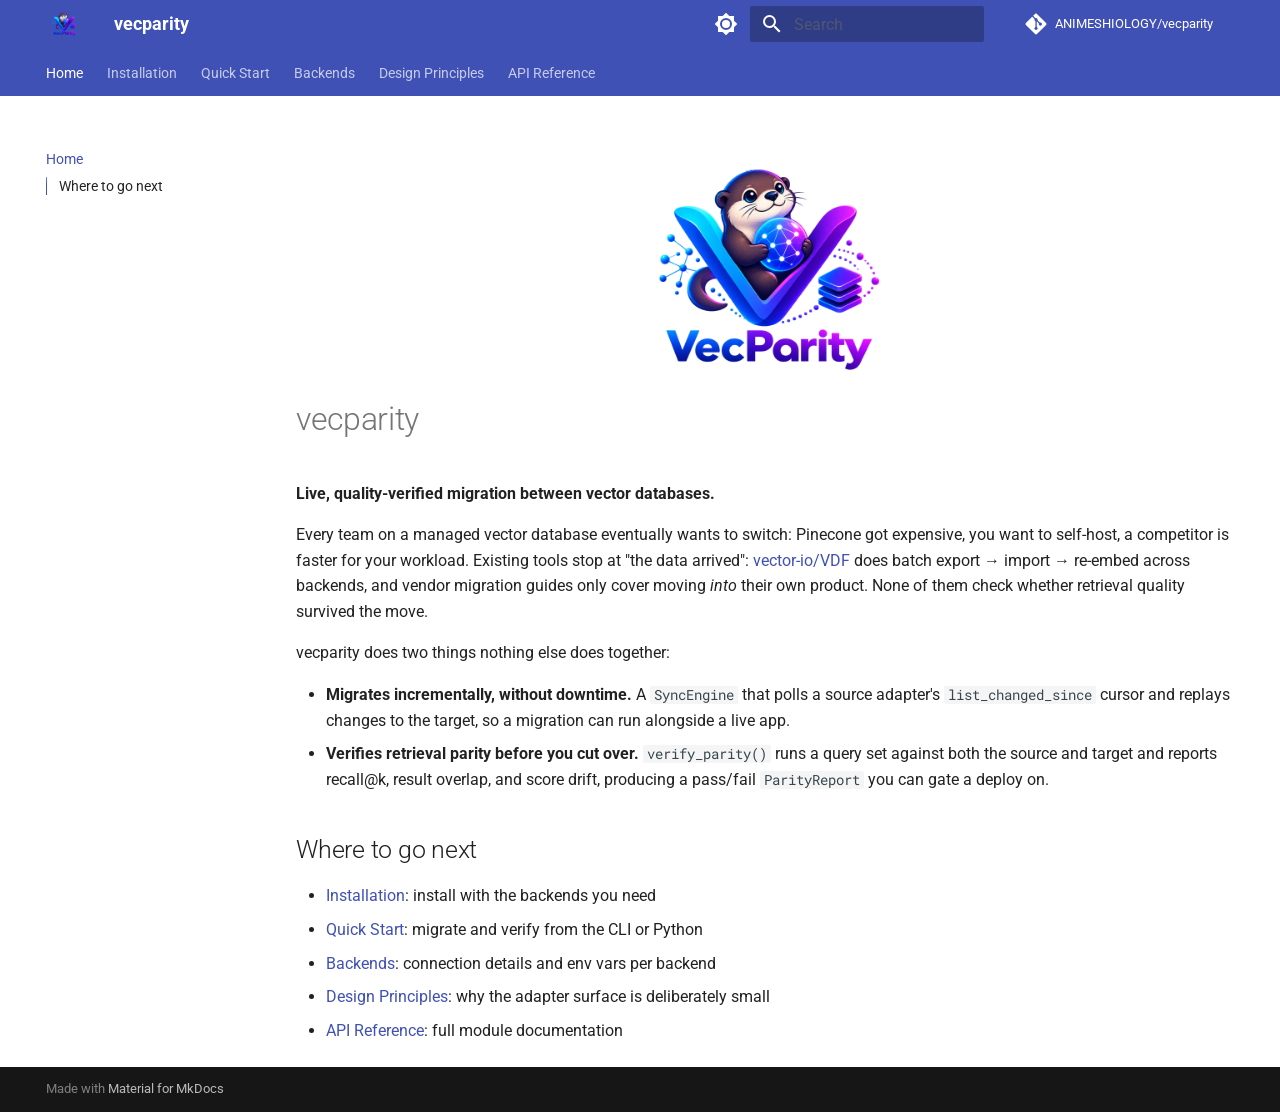
==== index.html @ 11e12f4a "Deployed 9ae800c with MkDocs version: 1.6.1" ====
<!doctype html>
<html lang="en" class="no-js">
  <head>
    
      <meta charset="utf-8">
      <meta name="viewport" content="width=device-width,initial-scale=1">
      
      
      
        <link rel="canonical" href="https://animeshiology.github.io/vecparity/">
      
      
      
        <link rel="next" href="installation/">
      
      
        
      
      
      <link rel="icon" href="assets/vecparity_logo.png">
      <meta name="generator" content="mkdocs-1.6.1, mkdocs-material-9.7.7">
    
    
      
        <title>vecparity</title>
      
    
    
      <link rel="stylesheet" href="assets/stylesheets/main.ec1eaa64.min.css">
      
        
        <link rel="stylesheet" href="assets/stylesheets/palette.ab4e12ef.min.css">
      
      


    
    
      
    
    
      
        
        
        <link rel="preconnect" href="https://fonts.gstatic.com" crossorigin>
        <link rel="stylesheet" href="https://fonts.googleapis.com/css?family=Roboto:300,300i,400,400i,700,700i%7CRoboto+Mono:400,400i,700,700i&display=fallback">
        <style>:root{--md-text-font:"Roboto";--md-code-font:"Roboto Mono"}</style>
      
    
    
      <link rel="stylesheet" href="assets/_mkdocstrings.css">
    
    <script>__md_scope=new URL(".",location),__md_hash=e=>[...e].reduce(((e,_)=>(e<<5)-e+_.charCodeAt(0)),0),__md_get=(e,_=localStorage,t=__md_scope)=>JSON.parse(_.getItem(t.pathname+"."+e)),__md_set=(e,_,t=localStorage,a=__md_scope)=>{try{t.setItem(a.pathname+"."+e,JSON.stringify(_))}catch(e){}}</script>
    
      

    
    
  </head>
  
  
    
    
      
    
    
    
    
    <body dir="ltr" data-md-color-scheme="default" data-md-color-primary="indigo" data-md-color-accent="indigo">
  
    
    <input class="md-toggle" data-md-toggle="drawer" type="checkbox" id="__drawer" autocomplete="off">
    <input class="md-toggle" data-md-toggle="search" type="checkbox" id="__search" autocomplete="off">
    <label class="md-overlay" for="__drawer"></label>
    <div data-md-component="skip">
      
        
        <a href="#vecparity" class="md-skip">
          Skip to content
        </a>
      
    </div>
    <div data-md-component="announce">
      
    </div>
    
    
      

<header class="md-header" data-md-component="header">
  <nav class="md-header__inner md-grid" aria-label="Header">
    <a href="." title="vecparity" class="md-header__button md-logo" aria-label="vecparity" data-md-component="logo">
      
  <img src="assets/vecparity_logo.png" alt="logo">

    </a>
    <label class="md-header__button md-icon" for="__drawer">
      
      <svg xmlns="http://www.w3.org/2000/svg" viewBox="0 0 24 24"><path d="M3 6h18v2H3zm0 5h18v2H3zm0 5h18v2H3z"/></svg>
    </label>
    <div class="md-header__title" data-md-component="header-title">
      <div class="md-header__ellipsis">
        <div class="md-header__topic">
          <span class="md-ellipsis">
            vecparity
          </span>
        </div>
        <div class="md-header__topic" data-md-component="header-topic">
          <span class="md-ellipsis">
            
              Home
            
          </span>
        </div>
      </div>
    </div>
    
      
        <form class="md-header__option" data-md-component="palette">
  
    
    
    
    <input class="md-option" data-md-color-media="" data-md-color-scheme="default" data-md-color-primary="indigo" data-md-color-accent="indigo"  aria-label="Switch to dark mode"  type="radio" name="__palette" id="__palette_0">
    
      <label class="md-header__button md-icon" title="Switch to dark mode" for="__palette_1" hidden>
        <svg xmlns="http://www.w3.org/2000/svg" viewBox="0 0 24 24"><path d="M12 8a4 4 0 0 0-4 4 4 4 0 0 0 4 4 4 4 0 0 0 4-4 4 4 0 0 0-4-4m0 10a6 6 0 0 1-6-6 6 6 0 0 1 6-6 6 6 0 0 1 6 6 6 6 0 0 1-6 6m8-9.31V4h-4.69L12 .69 8.69 4H4v4.69L.69 12 4 15.31V20h4.69L12 23.31 15.31 20H20v-4.69L23.31 12z"/></svg>
      </label>
    
  
    
    
    
    <input class="md-option" data-md-color-media="" data-md-color-scheme="slate" data-md-color-primary="indigo" data-md-color-accent="indigo"  aria-label="Switch to light mode"  type="radio" name="__palette" id="__palette_1">
    
      <label class="md-header__button md-icon" title="Switch to light mode" for="__palette_0" hidden>
        <svg xmlns="http://www.w3.org/2000/svg" viewBox="0 0 24 24"><path d="M12 18c-.89 0-1.74-.2-2.5-.55C11.56 16.5 13 14.42 13 12s-1.44-4.5-3.5-5.45C10.26 6.2 11.11 6 12 6a6 6 0 0 1 6 6 6 6 0 0 1-6 6m8-9.31V4h-4.69L12 .69 8.69 4H4v4.69L.69 12 4 15.31V20h4.69L12 23.31 15.31 20H20v-4.69L23.31 12z"/></svg>
      </label>
    
  
</form>
      
    
    
      <script>var palette=__md_get("__palette");if(palette&&palette.color){if("(prefers-color-scheme)"===palette.color.media){var media=matchMedia("(prefers-color-scheme: light)"),input=document.querySelector(media.matches?"[data-md-color-media='(prefers-color-scheme: light)']":"[data-md-color-media='(prefers-color-scheme: dark)']");palette.color.media=input.getAttribute("data-md-color-media"),palette.color.scheme=input.getAttribute("data-md-color-scheme"),palette.color.primary=input.getAttribute("data-md-color-primary"),palette.color.accent=input.getAttribute("data-md-color-accent")}for(var[key,value]of Object.entries(palette.color))document.body.setAttribute("data-md-color-"+key,value)}</script>
    
    
    
      
      
        <label class="md-header__button md-icon" for="__search">
          
          <svg xmlns="http://www.w3.org/2000/svg" viewBox="0 0 24 24"><path d="M9.5 3A6.5 6.5 0 0 1 16 9.5c0 1.61-.59 3.09-1.56 4.23l.27.27h.79l5 5-1.5 1.5-5-5v-.79l-.27-.27A6.52 6.52 0 0 1 9.5 16 6.5 6.5 0 0 1 3 9.5 6.5 6.5 0 0 1 9.5 3m0 2C7 5 5 7 5 9.5S7 14 9.5 14 14 12 14 9.5 12 5 9.5 5"/></svg>
        </label>
        <div class="md-search" data-md-component="search" role="dialog">
  <label class="md-search__overlay" for="__search"></label>
  <div class="md-search__inner" role="search">
    <form class="md-search__form" name="search">
      <input type="text" class="md-search__input" name="query" aria-label="Search" placeholder="Search" autocapitalize="off" autocorrect="off" autocomplete="off" spellcheck="false" data-md-component="search-query" required>
      <label class="md-search__icon md-icon" for="__search">
        
        <svg xmlns="http://www.w3.org/2000/svg" viewBox="0 0 24 24"><path d="M9.5 3A6.5 6.5 0 0 1 16 9.5c0 1.61-.59 3.09-1.56 4.23l.27.27h.79l5 5-1.5 1.5-5-5v-.79l-.27-.27A6.52 6.52 0 0 1 9.5 16 6.5 6.5 0 0 1 3 9.5 6.5 6.5 0 0 1 9.5 3m0 2C7 5 5 7 5 9.5S7 14 9.5 14 14 12 14 9.5 12 5 9.5 5"/></svg>
        
        <svg xmlns="http://www.w3.org/2000/svg" viewBox="0 0 24 24"><path d="M20 11v2H8l5.5 5.5-1.42 1.42L4.16 12l7.92-7.92L13.5 5.5 8 11z"/></svg>
      </label>
      <nav class="md-search__options" aria-label="Search">
        
        <button type="reset" class="md-search__icon md-icon" title="Clear" aria-label="Clear" tabindex="-1">
          
          <svg xmlns="http://www.w3.org/2000/svg" viewBox="0 0 24 24"><path d="M19 6.41 17.59 5 12 10.59 6.41 5 5 6.41 10.59 12 5 17.59 6.41 19 12 13.41 17.59 19 19 17.59 13.41 12z"/></svg>
        </button>
      </nav>
      
    </form>
    <div class="md-search__output">
      <div class="md-search__scrollwrap" tabindex="0" data-md-scrollfix>
        <div class="md-search-result" data-md-component="search-result">
          <div class="md-search-result__meta">
            Initializing search
          </div>
          <ol class="md-search-result__list" role="presentation"></ol>
        </div>
      </div>
    </div>
  </div>
</div>
      
    
    
      <div class="md-header__source">
        <a href="https://github.com/ANIMESHIOLOGY/vecparity" title="Go to repository" class="md-source" data-md-component="source">
  <div class="md-source__icon md-icon">
    
    <svg xmlns="http://www.w3.org/2000/svg" viewBox="0 0 448 512"><!--! Font Awesome Free 7.1.0 by @fontawesome - https://fontawesome.com License - https://fontawesome.com/license/free (Icons: CC BY 4.0, Fonts: SIL OFL 1.1, Code: MIT License) Copyright 2025 Fonticons, Inc.--><path d="M439.6 236.1 244 40.5c-5.4-5.5-12.8-8.5-20.4-8.5s-15 3-20.4 8.4L162.5 81l51.5 51.5c27.1-9.1 52.7 16.8 43.4 43.7l49.7 49.7c34.2-11.8 61.2 31 35.5 56.7-26.5 26.5-70.2-2.9-56-37.3L240.3 199v121.9c25.3 12.5 22.3 41.8 9.1 55-6.4 6.4-15.2 10.1-24.3 10.1s-17.8-3.6-24.3-10.1c-17.6-17.6-11.1-46.9 11.2-56v-123c-20.8-8.5-24.6-30.7-18.6-45L142.6 101 8.5 235.1C3 240.6 0 247.9 0 255.5s3 15 8.5 20.4l195.6 195.7c5.4 5.4 12.7 8.4 20.4 8.4s15-3 20.4-8.4l194.7-194.7c5.4-5.4 8.4-12.8 8.4-20.4s-3-15-8.4-20.4"/></svg>
  </div>
  <div class="md-source__repository">
    ANIMESHIOLOGY/vecparity
  </div>
</a>
      </div>
    
  </nav>
  
</header>
    
    <div class="md-container" data-md-component="container">
      
      
        
          
            
<nav class="md-tabs" aria-label="Tabs" data-md-component="tabs">
  <div class="md-grid">
    <ul class="md-tabs__list">
      
        
  
  
  
    
  
  
    <li class="md-tabs__item md-tabs__item--active">
      <a href="." class="md-tabs__link">
        
  
  
    
  
  Home

      </a>
    </li>
  

      
        
  
  
  
  
    <li class="md-tabs__item">
      <a href="installation/" class="md-tabs__link">
        
  
  
    
  
  Installation

      </a>
    </li>
  

      
        
  
  
  
  
    <li class="md-tabs__item">
      <a href="quickstart/" class="md-tabs__link">
        
  
  
    
  
  Quick Start

      </a>
    </li>
  

      
        
  
  
  
  
    <li class="md-tabs__item">
      <a href="backends/" class="md-tabs__link">
        
  
  
    
  
  Backends

      </a>
    </li>
  

      
        
  
  
  
  
    <li class="md-tabs__item">
      <a href="design-principles/" class="md-tabs__link">
        
  
  
    
  
  Design Principles

      </a>
    </li>
  

      
        
  
  
  
  
    
    
      <li class="md-tabs__item">
        <a href="api-reference/adapters/" class="md-tabs__link">
          
  
  
  API Reference

        </a>
      </li>
    
  

      
    </ul>
  </div>
</nav>
          
        
      
      <main class="md-main" data-md-component="main">
        <div class="md-main__inner md-grid">
          
            
              
              <div class="md-sidebar md-sidebar--primary" data-md-component="sidebar" data-md-type="navigation" >
                <div class="md-sidebar__scrollwrap">
                  <div class="md-sidebar__inner">
                    


  


  

<nav class="md-nav md-nav--primary md-nav--lifted md-nav--integrated" aria-label="Navigation" data-md-level="0">
  <label class="md-nav__title" for="__drawer">
    <a href="." title="vecparity" class="md-nav__button md-logo" aria-label="vecparity" data-md-component="logo">
      
  <img src="assets/vecparity_logo.png" alt="logo">

    </a>
    vecparity
  </label>
  
    <div class="md-nav__source">
      <a href="https://github.com/ANIMESHIOLOGY/vecparity" title="Go to repository" class="md-source" data-md-component="source">
  <div class="md-source__icon md-icon">
    
    <svg xmlns="http://www.w3.org/2000/svg" viewBox="0 0 448 512"><!--! Font Awesome Free 7.1.0 by @fontawesome - https://fontawesome.com License - https://fontawesome.com/license/free (Icons: CC BY 4.0, Fonts: SIL OFL 1.1, Code: MIT License) Copyright 2025 Fonticons, Inc.--><path d="M439.6 236.1 244 40.5c-5.4-5.5-12.8-8.5-20.4-8.5s-15 3-20.4 8.4L162.5 81l51.5 51.5c27.1-9.1 52.7 16.8 43.4 43.7l49.7 49.7c34.2-11.8 61.2 31 35.5 56.7-26.5 26.5-70.2-2.9-56-37.3L240.3 199v121.9c25.3 12.5 22.3 41.8 9.1 55-6.4 6.4-15.2 10.1-24.3 10.1s-17.8-3.6-24.3-10.1c-17.6-17.6-11.1-46.9 11.2-56v-123c-20.8-8.5-24.6-30.7-18.6-45L142.6 101 8.5 235.1C3 240.6 0 247.9 0 255.5s3 15 8.5 20.4l195.6 195.7c5.4 5.4 12.7 8.4 20.4 8.4s15-3 20.4-8.4l194.7-194.7c5.4-5.4 8.4-12.8 8.4-20.4s-3-15-8.4-20.4"/></svg>
  </div>
  <div class="md-source__repository">
    ANIMESHIOLOGY/vecparity
  </div>
</a>
    </div>
  
  <ul class="md-nav__list" data-md-scrollfix>
    
      
      
  
  
    
  
  
  
    <li class="md-nav__item md-nav__item--active">
      
      <input class="md-nav__toggle md-toggle" type="checkbox" id="__toc">
      
      
        
      
      
        <label class="md-nav__link md-nav__link--active" for="__toc">
          
  
  
  <span class="md-ellipsis">
    
  
    Home
  

    
  </span>
  
  

          <span class="md-nav__icon md-icon"></span>
        </label>
      
      <a href="." class="md-nav__link md-nav__link--active">
        
  
  
  <span class="md-ellipsis">
    
  
    Home
  

    
  </span>
  
  

      </a>
      
        

<nav class="md-nav md-nav--secondary" aria-label="Table of contents">
  
  
  
    
  
  
    <label class="md-nav__title" for="__toc">
      <span class="md-nav__icon md-icon"></span>
      Table of contents
    </label>
    <ul class="md-nav__list" data-md-component="toc" data-md-scrollfix>
      
        <li class="md-nav__item">
  <a href="#where-to-go-next" class="md-nav__link">
    <span class="md-ellipsis">
      
        Where to go next
      
    </span>
  </a>
  
</li>
      
    </ul>
  
</nav>
      
    </li>
  

    
      
      
  
  
  
  
    <li class="md-nav__item">
      <a href="installation/" class="md-nav__link">
        
  
  
  <span class="md-ellipsis">
    
  
    Installation
  

    
  </span>
  
  

      </a>
    </li>
  

    
      
      
  
  
  
  
    <li class="md-nav__item">
      <a href="quickstart/" class="md-nav__link">
        
  
  
  <span class="md-ellipsis">
    
  
    Quick Start
  

    
  </span>
  
  

      </a>
    </li>
  

    
      
      
  
  
  
  
    <li class="md-nav__item">
      <a href="backends/" class="md-nav__link">
        
  
  
  <span class="md-ellipsis">
    
  
    Backends
  

    
  </span>
  
  

      </a>
    </li>
  

    
      
      
  
  
  
  
    <li class="md-nav__item">
      <a href="design-principles/" class="md-nav__link">
        
  
  
  <span class="md-ellipsis">
    
  
    Design Principles
  

    
  </span>
  
  

      </a>
    </li>
  

    
      
      
  
  
  
  
    
    
    
    
      
      
        
      
    
    
    <li class="md-nav__item md-nav__item--nested">
      
        
        
          
        
        <input class="md-nav__toggle md-toggle md-toggle--indeterminate" type="checkbox" id="__nav_6" >
        
          
          <label class="md-nav__link" for="__nav_6" id="__nav_6_label" tabindex="0">
            
  
  
  <span class="md-ellipsis">
    
  
    API Reference
  

    
  </span>
  
  

            <span class="md-nav__icon md-icon"></span>
          </label>
        
        <nav class="md-nav" data-md-level="1" aria-labelledby="__nav_6_label" aria-expanded="false">
          <label class="md-nav__title" for="__nav_6">
            <span class="md-nav__icon md-icon"></span>
            
  
    API Reference
  

          </label>
          <ul class="md-nav__list" data-md-scrollfix>
            
              
                
  
  
  
  
    <li class="md-nav__item">
      <a href="api-reference/adapters/" class="md-nav__link">
        
  
  
  <span class="md-ellipsis">
    
  
    adapters
  

    
  </span>
  
  

      </a>
    </li>
  

              
            
              
                
  
  
  
  
    <li class="md-nav__item">
      <a href="api-reference/sync/" class="md-nav__link">
        
  
  
  <span class="md-ellipsis">
    
  
    sync
  

    
  </span>
  
  

      </a>
    </li>
  

              
            
              
                
  
  
  
  
    <li class="md-nav__item">
      <a href="api-reference/verify/" class="md-nav__link">
        
  
  
  <span class="md-ellipsis">
    
  
    verify
  

    
  </span>
  
  

      </a>
    </li>
  

              
            
              
                
  
  
  
  
    <li class="md-nav__item">
      <a href="api-reference/types/" class="md-nav__link">
        
  
  
  <span class="md-ellipsis">
    
  
    types
  

    
  </span>
  
  

      </a>
    </li>
  

              
            
          </ul>
        </nav>
      
    </li>
  

    
  </ul>
</nav>
                  </div>
                </div>
              </div>
            
            
          
          
            <div class="md-content" data-md-component="content">
              
              <article class="md-content__inner md-typeset">
                
                  


  
  


<p align="center">
  <img src="assets/vecparity_logo.png" alt="vecparity logo" width="320">
</p>

<h1 id="vecparity">vecparity</h1>
<p><strong>Live, quality-verified migration between vector databases.</strong></p>
<p>Every team on a managed vector database eventually wants to switch:
Pinecone got expensive, you want to self-host, a competitor is faster
for your workload. Existing tools stop at "the data arrived":
<a href="https://github.com/AI-Northstar-Tech/vector-io">vector-io/VDF</a> does
batch export → import → re-embed across backends, and vendor migration
guides only cover moving <em>into</em> their own product. None of them check
whether retrieval quality survived the move.</p>
<p>vecparity does two things nothing else does together:</p>
<ul>
<li><strong>Migrates incrementally, without downtime.</strong> A <code>SyncEngine</code> that
  polls a source adapter's <code>list_changed_since</code> cursor and replays
  changes to the target, so a migration can run alongside a live app.</li>
<li><strong>Verifies retrieval parity before you cut over.</strong> <code>verify_parity()</code>
  runs a query set against both the source and target and reports
  recall@k, result overlap, and score drift, producing a pass/fail
  <code>ParityReport</code> you can gate a deploy on.</li>
</ul>
<h2 id="where-to-go-next">Where to go next</h2>
<ul>
<li><a href="installation/">Installation</a>: install with the backends you need</li>
<li><a href="quickstart/">Quick Start</a>: migrate and verify from the CLI or Python</li>
<li><a href="backends/">Backends</a>: connection details and env vars per backend</li>
<li><a href="design-principles/">Design Principles</a>: why the adapter surface is deliberately small</li>
<li><a href="api-reference/adapters/">API Reference</a>: full module documentation</li>
</ul>












                
              </article>
            </div>
          
          
<script>var target=document.getElementById(location.hash.slice(1));target&&target.name&&(target.checked=target.name.startsWith("__tabbed_"))</script>
        </div>
        
      </main>
      
        <footer class="md-footer">
  
  <div class="md-footer-meta md-typeset">
    <div class="md-footer-meta__inner md-grid">
      <div class="md-copyright">
  
  
    Made with
    <a href="https://squidfunk.github.io/mkdocs-material/" target="_blank" rel="noopener">
      Material for MkDocs
    </a>
  
</div>
      
    </div>
  </div>
</footer>
      
    </div>
    <div class="md-dialog" data-md-component="dialog">
      <div class="md-dialog__inner md-typeset"></div>
    </div>
    
    
    
      
      
      <script id="__config" type="application/json">{"annotate": null, "base": ".", "features": ["navigation.tabs", "navigation.sections", "navigation.expand", "toc.integrate", "content.code.copy"], "search": "assets/javascripts/workers/search.2c215733.min.js", "tags": null, "translations": {"clipboard.copied": "Copied to clipboard", "clipboard.copy": "Copy to clipboard", "search.result.more.one": "1 more on this page", "search.result.more.other": "# more on this page", "search.result.none": "No matching documents", "search.result.one": "1 matching document", "search.result.other": "# matching documents", "search.result.placeholder": "Type to start searching", "search.result.term.missing": "Missing", "select.version": "Select version"}, "version": null}</script>
    
    
      <script src="assets/javascripts/bundle.d7400e89.min.js"></script>
      
    
  </body>
</html>
---- assets/stylesheets/main.ec1eaa64.min.css ----
@charset "UTF-8";html{-webkit-text-size-adjust:none;-moz-text-size-adjust:none;text-size-adjust:none;box-sizing:border-box}*,:after,:before{box-sizing:inherit}@media (prefers-reduced-motion){*,:after,:before{transition:none!important}}body{margin:0}a,button,input,label{-webkit-tap-highlight-color:transparent}a{color:inherit;text-decoration:none}hr{border:0;box-sizing:initial;display:block;height:.05rem;overflow:visible;padding:0}small{font-size:80%}sub,sup{line-height:1em}img{border-style:none}table{border-collapse:initial;border-spacing:0}td,th{font-weight:400;vertical-align:top}button{background:#0000;border:0;font-family:inherit;font-size:inherit;margin:0;padding:0}input{border:0;outline:none}:root{--md-primary-fg-color:#4051b5;--md-primary-fg-color--light:#5d6cc0;--md-primary-fg-color--dark:#303fa1;--md-primary-bg-color:#fff;--md-primary-bg-color--light:#ffffffb3;--md-accent-fg-color:#526cfe;--md-accent-fg-color--transparent:#526cfe1a;--md-accent-bg-color:#fff;--md-accent-bg-color--light:#ffffffb3}[data-md-color-scheme=default]{color-scheme:light}[data-md-color-scheme=default] img[src$="#gh-dark-mode-only"],[data-md-color-scheme=default] img[src$="#only-dark"]{display:none}:root,[data-md-color-scheme=default]{--md-hue:225deg;--md-default-fg-color:#000000de;--md-default-fg-color--light:#0000008a;--md-default-fg-color--lighter:#00000052;--md-default-fg-color--lightest:#00000012;--md-default-bg-color:#fff;--md-default-bg-color--light:#ffffffb3;--md-default-bg-color--lighter:#ffffff4d;--md-default-bg-color--lightest:#ffffff1f;--md-code-fg-color:#36464e;--md-code-bg-color:#f5f5f5;--md-code-bg-color--light:#f5f5f5b3;--md-code-bg-color--lighter:#f5f5f54d;--md-code-hl-color:#4287ff;--md-code-hl-color--light:#4287ff1a;--md-code-hl-number-color:#d52a2a;--md-code-hl-special-color:#db1457;--md-code-hl-function-color:#a846b9;--md-code-hl-constant-color:#6e59d9;--md-code-hl-keyword-color:#3f6ec6;--md-code-hl-string-color:#1c7d4d;--md-code-hl-name-color:var(--md-code-fg-color);--md-code-hl-operator-color:var(--md-default-fg-color--light);--md-code-hl-punctuation-color:var(--md-default-fg-color--light);--md-code-hl-comment-color:var(--md-default-fg-color--light);--md-code-hl-generic-color:var(--md-default-fg-color--light);--md-code-hl-variable-color:var(--md-default-fg-color--light);--md-typeset-color:var(--md-default-fg-color);--md-typeset-a-color:var(--md-primary-fg-color);--md-typeset-del-color:#f5503d26;--md-typeset-ins-color:#0bd57026;--md-typeset-kbd-color:#fafafa;--md-typeset-kbd-accent-color:#fff;--md-typeset-kbd-border-color:#b8b8b8;--md-typeset-mark-color:#ffff0080;--md-typeset-table-color:#0000001f;--md-typeset-table-color--light:rgba(0,0,0,.035);--md-admonition-fg-color:var(--md-default-fg-color);--md-admonition-bg-color:var(--md-default-bg-color);--md-warning-fg-color:#000000de;--md-warning-bg-color:#ff9;--md-footer-fg-color:#fff;--md-footer-fg-color--light:#ffffffb3;--md-footer-fg-color--lighter:#ffffff73;--md-footer-bg-color:#000000de;--md-footer-bg-color--dark:#00000052;--md-shadow-z1:0 0.2rem 0.5rem #0000000d,0 0 0.05rem #0000001a;--md-shadow-z2:0 0.2rem 0.5rem #0000001a,0 0 0.05rem #00000040;--md-shadow-z3:0 0.2rem 0.5rem #0003,0 0 0.05rem #00000059}.md-icon svg{fill:currentcolor;display:block;height:1.2rem;width:1.2rem}body{-webkit-font-smoothing:antialiased;-moz-osx-font-smoothing:grayscale;--md-text-font-family:var(--md-text-font,_),-apple-system,BlinkMacSystemFont,Helvetica,Arial,sans-serif;--md-code-font-family:var(--md-code-font,_),SFMono-Regular,Consolas,Menlo,monospace}aside,body,input{font-feature-settings:"kern","liga";color:var(--md-typeset-color);font-family:var(--md-text-font-family)}code,kbd,pre{font-feature-settings:"kern";font-family:var(--md-code-font-family)}:root{--md-typeset-table-sort-icon:url('data:image/svg+xml;charset=utf-8,<svg xmlns="http://www.w3.org/2000/svg" viewBox="0 0 24 24"><path d="m18 21-4-4h3V7h-3l4-4 4 4h-3v10h3M2 19v-2h10v2M2 13v-2h7v2M2 7V5h4v2z"/></svg>');--md-typeset-table-sort-icon--asc:url('data:image/svg+xml;charset=utf-8,<svg xmlns="http://www.w3.org/2000/svg" viewBox="0 0 24 24"><path d="M19 17h3l-4 4-4-4h3V3h2M2 17h10v2H2M6 5v2H2V5m0 6h7v2H2z"/></svg>');--md-typeset-table-sort-icon--desc:url('data:image/svg+xml;charset=utf-8,<svg xmlns="http://www.w3.org/2000/svg" viewBox="0 0 24 24"><path d="M19 7h3l-4-4-4 4h3v14h2M2 17h10v2H2M6 5v2H2V5m0 6h7v2H2z"/></svg>')}.md-typeset{-webkit-print-color-adjust:exact;color-adjust:exact;font-size:.8rem;line-height:1.6;overflow-wrap:break-word}@media print{.md-typeset{font-size:.68rem}}.md-typeset blockquote,.md-typeset dl,.md-typeset figure,.md-typeset ol,.md-typeset pre,.md-typeset ul{margin-bottom:1em;margin-top:1em}.md-typeset h1{color:var(--md-default-fg-color--light);font-size:2em;line-height:1.3;margin:0 0 1.25em}.md-typeset h1,.md-typeset h2{font-weight:300;letter-spacing:-.01em}.md-typeset h2{font-size:1.5625em;line-height:1.4;margin:1.6em 0 .64em}.md-typeset h3{font-size:1.25em;font-weight:400;letter-spacing:-.01em;line-height:1.5;margin:1.6em 0 .8em}.md-typeset h2+h3{margin-top:.8em}.md-typeset h4{font-weight:700;letter-spacing:-.01em;margin:1em 0}.md-typeset h5,.md-typeset h6{color:var(--md-default-fg-color--light);font-size:.8em;font-weight:700;letter-spacing:-.01em;margin:1.25em 0}.md-typeset h5{text-transform:uppercase}.md-typeset h5 code{text-transform:none}.md-typeset hr{border-bottom:.05rem solid var(--md-default-fg-color--lightest);display:flow-root;margin:1.5em 0}.md-typeset a{color:var(--md-typeset-a-color);word-break:break-word}.md-typeset a,.md-typeset a:before{transition:color 125ms}.md-typeset a:focus,.md-typeset a:hover{color:var(--md-accent-fg-color)}.md-typeset a:focus code,.md-typeset a:hover code{background-color:var(--md-accent-fg-color--transparent);color:var(--md-accent-fg-color)}.md-typeset a code{color:var(--md-typeset-a-color)}.md-typeset a.focus-visible{outline-color:var(--md-accent-fg-color);outline-offset:.2rem}.md-typeset code,.md-typeset kbd,.md-typeset pre{color:var(--md-code-fg-color);direction:ltr;font-variant-ligatures:none;transition:background-color 125ms}@media print{.md-typeset code,.md-typeset kbd,.md-typeset pre{white-space:pre-wrap}}.md-typeset code{background-color:var(--md-code-bg-color);border-radius:.1rem;-webkit-box-decoration-break:clone;box-decoration-break:clone;font-size:.85em;padding:0 .2941176471em;transition:color 125ms,background-color 125ms;word-break:break-word}.md-typeset code:not(.focus-visible){-webkit-tap-highlight-color:transparent;outline:none}.md-typeset pre{display:flow-root;line-height:1.4;position:relative}.md-typeset pre>code{-webkit-box-decoration-break:slice;box-decoration-break:slice;box-shadow:none;display:block;margin:0;outline-color:var(--md-accent-fg-color);overflow:auto;padding:.7720588235em 1.1764705882em;scrollbar-color:var(--md-default-fg-color--lighter) #0000;scrollbar-width:thin;touch-action:auto;word-break:normal}.md-typeset pre>code:hover{scrollbar-color:var(--md-accent-fg-color) #0000}.md-typeset pre>code::-webkit-scrollbar{height:.2rem;width:.2rem}.md-typeset pre>code::-webkit-scrollbar-thumb{background-color:var(--md-default-fg-color--lighter)}.md-typeset pre>code::-webkit-scrollbar-thumb:hover{background-color:var(--md-accent-fg-color)}.md-typeset kbd{background-color:var(--md-typeset-kbd-color);border-radius:.1rem;box-shadow:0 .1rem 0 .05rem var(--md-typeset-kbd-border-color),0 .1rem 0 var(--md-typeset-kbd-border-color),0 -.1rem .2rem var(--md-typeset-kbd-accent-color) inset;color:var(--md-default-fg-color);display:inline-block;font-size:.75em;padding:0 .6666666667em;vertical-align:text-top;word-break:break-word}.md-typeset mark{background-color:var(--md-typeset-mark-color);-webkit-box-decoration-break:clone;box-decoration-break:clone;color:inherit;word-break:break-word}.md-typeset abbr{cursor:help;text-decoration:none}.md-typeset [data-preview],.md-typeset abbr{border-bottom:.05rem dotted var(--md-default-fg-color--light)}.md-typeset small{opacity:.75}[dir=ltr] .md-typeset sub,[dir=ltr] .md-typeset sup{margin-left:.078125em}[dir=rtl] .md-typeset sub,[dir=rtl] .md-typeset sup{margin-right:.078125em}[dir=ltr] .md-typeset blockquote{padding-left:.6rem}[dir=rtl] .md-typeset blockquote{padding-right:.6rem}[dir=ltr] .md-typeset blockquote{border-left:.2rem solid var(--md-default-fg-color--lighter)}[dir=rtl] .md-typeset blockquote{border-right:.2rem solid var(--md-default-fg-color--lighter)}.md-typeset blockquote{color:var(--md-default-fg-color--light);margin-left:0;margin-right:0}.md-typeset ul{list-style-type:disc}.md-typeset ul[type]{list-style-type:revert-layer}[dir=ltr] .md-typeset ol,[dir=ltr] .md-typeset ul{margin-left:.625em}[dir=rtl] .md-typeset ol,[dir=rtl] .md-typeset ul{margin-right:.625em}.md-typeset ol,.md-typeset ul{padding:0}.md-typeset ol:not([hidden]),.md-typeset ul:not([hidden]){display:flow-root}.md-typeset ol ol,.md-typeset ul ol{list-style-type:lower-alpha}.md-typeset ol ol ol,.md-typeset ul ol ol{list-style-type:lower-roman}.md-typeset ol ol ol ol,.md-typeset ul ol ol ol{list-style-type:upper-alpha}.md-typeset ol ol ol ol ol,.md-typeset ul ol ol ol ol{list-style-type:upper-roman}.md-typeset ol[type],.md-typeset ul[type]{list-style-type:revert-layer}[dir=ltr] .md-typeset ol li,[dir=ltr] .md-typeset ul li{margin-left:1.25em}[dir=rtl] .md-typeset ol li,[dir=rtl] .md-typeset ul li{margin-right:1.25em}.md-typeset ol li,.md-typeset ul li{margin-bottom:.5em}.md-typeset ol li blockquote,.md-typeset ol li p,.md-typeset ul li blockquote,.md-typeset ul li p{margin:.5em 0}.md-typeset ol li:last-child,.md-typeset ul li:last-child{margin-bottom:0}[dir=ltr] .md-typeset ol li ol,[dir=ltr] .md-typeset ol li ul,[dir=ltr] .md-typeset ul li ol,[dir=ltr] .md-typeset ul li ul{margin-left:.625em}[dir=rtl] .md-typeset ol li ol,[dir=rtl] .md-typeset ol li ul,[dir=rtl] .md-typeset ul li ol,[dir=rtl] .md-typeset ul li ul{margin-right:.625em}.md-typeset ol li ol,.md-typeset ol li ul,.md-typeset ul li ol,.md-typeset ul li ul{margin-bottom:.5em;margin-top:.5em}[dir=ltr] .md-typeset dd{margin-left:1.875em}[dir=rtl] .md-typeset dd{margin-right:1.875em}.md-typeset dd{margin-bottom:1.5em;margin-top:1em}.md-typeset img,.md-typeset svg,.md-typeset video{height:auto;max-width:100%}.md-typeset img[align=left]{margin:1em 1em 1em 0}.md-typeset img[align=right]{margin:1em 0 1em 1em}.md-typeset img[align]:only-child{margin-top:0}.md-typeset figure{display:flow-root;margin:1em auto;max-width:100%;text-align:center;width:fit-content}.md-typeset figure img{display:block;margin:0 auto}.md-typeset figcaption{font-style:italic;margin:1em auto;max-width:24rem}.md-typeset iframe{max-width:100%}.md-typeset table:not([class]){background-color:var(--md-default-bg-color);border:.05rem solid var(--md-typeset-table-color);border-radius:.1rem;display:inline-block;font-size:.64rem;max-width:100%;overflow:auto;touch-action:auto}@media print{.md-typeset table:not([class]){display:table}}.md-typeset table:not([class])+*{margin-top:1.5em}.md-typeset table:not([class]) td>:first-child,.md-typeset table:not([class]) th>:first-child{margin-top:0}.md-typeset table:not([class]) td>:last-child,.md-typeset table:not([class]) th>:last-child{margin-bottom:0}.md-typeset table:not([class]) td:not([align]),.md-typeset table:not([class]) th:not([align]){text-align:left}[dir=rtl] .md-typeset table:not([class]) td:not([align]),[dir=rtl] .md-typeset table:not([class]) th:not([align]){text-align:right}.md-typeset table:not([class]) th{font-weight:700;min-width:5rem;padding:.9375em 1.25em;vertical-align:top}.md-typeset table:not([class]) td{border-top:.05rem solid var(--md-typeset-table-color);padding:.9375em 1.25em;vertical-align:top}.md-typeset table:not([class]) tbody tr{transition:background-color 125ms}.md-typeset table:not([class]) tbody tr:hover{background-color:var(--md-typeset-table-color--light);box-shadow:0 .05rem 0 var(--md-default-bg-color) inset}.md-typeset table:not([class]) a{word-break:normal}.md-typeset table th[role=columnheader]{cursor:pointer}[dir=ltr] .md-typeset table th[role=columnheader]:after{margin-left:.5em}[dir=rtl] .md-typeset table th[role=columnheader]:after{margin-right:.5em}.md-typeset table th[role=columnheader]:after{content:"";display:inline-block;height:1.2em;-webkit-mask-image:var(--md-typeset-table-sort-icon);mask-image:var(--md-typeset-table-sort-icon);-webkit-mask-repeat:no-repeat;mask-repeat:no-repeat;-webkit-mask-size:contain;mask-size:contain;transition:background-color 125ms;vertical-align:text-bottom;width:1.2em}.md-typeset table th[role=columnheader]:hover:after{background-color:var(--md-default-fg-color--lighter)}.md-typeset table th[role=columnheader][aria-sort=ascending]:after{background-color:var(--md-default-fg-color--light);-webkit-mask-image:var(--md-typeset-table-sort-icon--asc);mask-image:var(--md-typeset-table-sort-icon--asc)}.md-typeset table th[role=columnheader][aria-sort=descending]:after{background-color:var(--md-default-fg-color--light);-webkit-mask-image:var(--md-typeset-table-sort-icon--desc);mask-image:var(--md-typeset-table-sort-icon--desc)}.md-typeset__scrollwrap{margin:1em -.8rem;overflow-x:auto;touch-action:auto}.md-typeset__table{display:inline-block;margin-bottom:.5em;padding:0 .8rem}@media print{.md-typeset__table{display:block}}html .md-typeset__table table{display:table;margin:0;overflow:hidden;width:100%}@media screen and (max-width:44.984375em){.md-content__inner>pre{margin:1em -.8rem}.md-content__inner>pre code{border-radius:0}}.md-typeset .md-author{border-radius:100%;display:block;flex-shrink:0;height:1.6rem;overflow:hidden;position:relative;transition:color 125ms,transform 125ms;width:1.6rem}.md-typeset .md-author img{display:block}.md-typeset .md-author--more{background:var(--md-default-fg-color--lightest);color:var(--md-default-fg-color--lighter);font-size:.6rem;font-weight:700;line-height:1.6rem;text-align:center}.md-typeset .md-author--long{height:2.4rem;width:2.4rem}.md-typeset a.md-author{transform:scale(1)}.md-typeset a.md-author img{border-radius:100%;filter:grayscale(100%) opacity(75%);transition:filter 125ms}.md-typeset a.md-author:focus,.md-typeset a.md-author:hover{transform:scale(1.1);z-index:1}.md-typeset a.md-author:focus img,.md-typeset a.md-author:hover img{filter:grayscale(0)}.md-banner{background-color:var(--md-footer-bg-color);color:var(--md-footer-fg-color);overflow:auto}@media print{.md-banner{display:none}}.md-banner--warning{background-color:var(--md-warning-bg-color);color:var(--md-warning-fg-color)}.md-banner__inner{font-size:.7rem;margin:.6rem auto;padding:0 .8rem}[dir=ltr] .md-banner__button{float:right}[dir=rtl] .md-banner__button{float:left}.md-banner__button{color:inherit;cursor:pointer;transition:opacity .25s}.no-js .md-banner__button{display:none}.md-banner__button:hover{opacity:.7}html{font-size:125%;height:100%;overflow-x:hidden}@media screen and (min-width:100em){html{font-size:137.5%}}@media screen and (min-width:125em){html{font-size:150%}}body{background-color:var(--md-default-bg-color);display:flex;flex-direction:column;font-size:.5rem;min-height:100%;position:relative;width:100%}@media print{body{display:block}}@media screen and (max-width:59.984375em){body[data-md-scrolllock]{position:fixed}}.md-grid{margin-left:auto;margin-right:auto;max-width:61rem}.md-container{display:flex;flex-direction:column;flex-grow:1}@media print{.md-container{display:block}}.md-main{flex-grow:1}.md-main__inner{display:flex;height:100%;margin-top:1.5rem}.md-ellipsis{overflow:hidden;text-overflow:ellipsis}.md-toggle{display:none}.md-option{height:0;opacity:0;position:absolute;width:0}.md-option:checked+label:not([hidden]){display:block}.md-option.focus-visible+label{outline-color:var(--md-accent-fg-color);outline-style:auto}.md-skip{background-color:var(--md-default-fg-color);border-radius:.1rem;color:var(--md-default-bg-color);font-size:.64rem;margin:.5rem;opacity:0;outline-color:var(--md-accent-fg-color);padding:.3rem .5rem;position:fixed;transform:translateY(.4rem);z-index:-1}.md-skip:focus{opacity:1;transform:translateY(0);transition:transform .25s cubic-bezier(.4,0,.2,1),opacity 175ms 75ms;z-index:10}@page{margin:25mm}:root{--md-clipboard-icon:url('data:image/svg+xml;charset=utf-8,<svg xmlns="http://www.w3.org/2000/svg" viewBox="0 0 24 24"><path d="M19 21H8V7h11m0-2H8a2 2 0 0 0-2 2v14a2 2 0 0 0 2 2h11a2 2 0 0 0 2-2V7a2 2 0 0 0-2-2m-3-4H4a2 2 0 0 0-2 2v14h2V3h12z"/></svg>')}.md-clipboard{border-radius:.1rem;color:var(--md-default-fg-color--lightest);cursor:pointer;height:1.5em;outline-color:var(--md-accent-fg-color);outline-offset:.1rem;transition:color .25s;width:1.5em;z-index:1}@media print{.md-clipboard{display:none}}.md-clipboard:not(.focus-visible){-webkit-tap-highlight-color:transparent;outline:none}:hover>.md-clipboard{color:var(--md-default-fg-color--light)}.md-clipboard:focus,.md-clipboard:hover{color:var(--md-accent-fg-color)}.md-clipboard:after{background-color:currentcolor;content:"";display:block;height:1.125em;margin:0 auto;-webkit-mask-image:var(--md-clipboard-icon);mask-image:var(--md-clipboard-icon);-webkit-mask-position:center;mask-position:center;-webkit-mask-repeat:no-repeat;mask-repeat:no-repeat;-webkit-mask-size:contain;mask-size:contain;width:1.125em}.md-clipboard--inline{cursor:pointer}.md-clipboard--inline code{transition:color .25s,background-color .25s}.md-clipboard--inline:focus code,.md-clipboard--inline:hover code{background-color:var(--md-accent-fg-color--transparent);color:var(--md-accent-fg-color)}:root{--md-code-select-icon:url('data:image/svg+xml;charset=utf-8,<svg xmlns="http://www.w3.org/2000/svg" viewBox="0 0 24 24"><path d="M19 19h-4v2h4c1.1 0 2-.9 2-2v-4h-2m0-12h-4v2h4v4h2V5c0-1.1-.9-2-2-2M5 5h4V3H5c-1.1 0-2 .9-2 2v4h2m0 6H3v4c0 1.1.9 2 2 2h4v-2H5zm2-4h2v2H7zm4 0h2v2h-2zm4 0h2v2h-2zM7 7h2v2H7zm4 0h2v2h-2zm4 0h2v2h-2zm-8 8h2v2H7zm4 0h2v2h-2zm4 0h2v2h-2z"/></svg>');--md-code-copy-icon:url('data:image/svg+xml;charset=utf-8,<svg xmlns="http://www.w3.org/2000/svg" viewBox="0 0 24 24"><path d="M19 21H8V7h11m0-2H8a2 2 0 0 0-2 2v14a2 2 0 0 0 2 2h11a2 2 0 0 0 2-2V7a2 2 0 0 0-2-2m-3-4H4a2 2 0 0 0-2 2v14h2V3h12z"/></svg>')}.md-typeset .md-code__content{display:grid}.md-code__nav{background-color:var(--md-code-bg-color--lighter);border-radius:.1rem;display:flex;gap:.2rem;padding:.2rem;position:absolute;right:.25em;top:.25em;transition:background-color .25s;z-index:1}:hover>.md-code__nav{background-color:var(--md-code-bg-color--light)}.md-code__button{color:var(--md-default-fg-color--lightest);cursor:pointer;display:block;height:1.5em;outline-color:var(--md-accent-fg-color);outline-offset:.1rem;transition:color .25s;width:1.5em}:hover>*>.md-code__button{color:var(--md-default-fg-color--light)}.md-code__button.focus-visible,.md-code__button:hover{color:var(--md-accent-fg-color)}.md-code__button--active{color:var(--md-default-fg-color)!important}.md-code__button:after{background-color:currentcolor;content:"";display:block;height:1.125em;margin:0 auto;-webkit-mask-position:center;mask-position:center;-webkit-mask-repeat:no-repeat;mask-repeat:no-repeat;-webkit-mask-size:contain;mask-size:contain;width:1.125em}.md-code__button[data-md-type=select]:after{-webkit-mask-image:var(--md-code-select-icon);mask-image:var(--md-code-select-icon)}.md-code__button[data-md-type=copy]:after{-webkit-mask-image:var(--md-code-copy-icon);mask-image:var(--md-code-copy-icon)}@keyframes consent{0%{opacity:0;transform:translateY(100%)}to{opacity:1;transform:translateY(0)}}@keyframes overlay{0%{opacity:0}to{opacity:1}}.md-consent__overlay{animation:overlay .25s both;-webkit-backdrop-filter:blur(.1rem);backdrop-filter:blur(.1rem);background-color:#0000008a;height:100%;opacity:1;position:fixed;top:0;width:100%;z-index:5}.md-consent__inner{animation:consent .5s cubic-bezier(.1,.7,.1,1) both;background-color:var(--md-default-bg-color);border:0;border-radius:.1rem;bottom:0;box-shadow:0 0 .2rem #0000001a,0 .2rem .4rem #0003;max-height:100%;overflow:auto;padding:0;position:fixed;width:100%;z-index:5}.md-consent__form{padding:.8rem}.md-consent__settings{display:none;margin:1em 0}input:checked+.md-consent__settings{display:block}.md-consent__controls{margin-bottom:.8rem}.md-typeset .md-consent__controls .md-button{display:inline}@media screen and (max-width:44.984375em){.md-typeset .md-consent__controls .md-button{display:block;margin-top:.4rem;text-align:center;width:100%}}.md-consent label{cursor:pointer}.md-content{flex-grow:1;min-width:0}.md-content__inner{margin:0 .8rem 1.2rem;padding-top:.6rem}@media screen and (min-width:76.25em){[dir=ltr] .md-sidebar--primary:not([hidden])~.md-content>.md-content__inner{margin-left:1.2rem}[dir=ltr] .md-sidebar--secondary:not([hidden])~.md-content>.md-content__inner,[dir=rtl] .md-sidebar--primary:not([hidden])~.md-content>.md-content__inner{margin-right:1.2rem}[dir=rtl] .md-sidebar--secondary:not([hidden])~.md-content>.md-content__inner{margin-left:1.2rem}}.md-content__inner:before{content:"";display:block;height:.4rem}.md-content__inner>:last-child{margin-bottom:0}[dir=ltr] .md-content__button{float:right}[dir=rtl] .md-content__button{float:left}[dir=ltr] .md-content__button{margin-left:.4rem}[dir=rtl] .md-content__button{margin-right:.4rem}.md-content__button{margin:.4rem 0;padding:0}@media print{.md-content__button{display:none}}.md-typeset .md-content__button{color:var(--md-default-fg-color--lighter)}.md-content__button svg{display:inline;vertical-align:top}[dir=rtl] .md-content__button svg{transform:scaleX(-1)}[dir=ltr] .md-dialog{right:.8rem}[dir=rtl] .md-dialog{left:.8rem}.md-dialog{background-color:var(--md-default-fg-color);border-radius:.1rem;bottom:.8rem;box-shadow:var(--md-shadow-z3);min-width:11.1rem;opacity:0;padding:.4rem .6rem;pointer-events:none;position:fixed;transform:translateY(100%);transition:transform 0ms .4s,opacity .4s;z-index:4}@media print{.md-dialog{display:none}}.md-dialog--active{opacity:1;pointer-events:auto;transform:translateY(0);transition:transform .4s cubic-bezier(.075,.85,.175,1),opacity .4s}.md-dialog__inner{color:var(--md-default-bg-color);font-size:.7rem}.md-feedback{margin:2em 0 1em;text-align:center}.md-feedback fieldset{border:none;margin:0;padding:0}.md-feedback__title{font-weight:700;margin:1em auto}.md-feedback__inner{position:relative}.md-feedback__list{display:flex;flex-wrap:wrap;place-content:baseline center;position:relative}.md-feedback__list:hover .md-icon:not(:disabled){color:var(--md-default-fg-color--lighter)}:disabled .md-feedback__list{min-height:1.8rem}.md-feedback__icon{color:var(--md-default-fg-color--light);cursor:pointer;flex-shrink:0;margin:0 .1rem;transition:color 125ms}.md-feedback__icon:not(:disabled).md-icon:hover{color:var(--md-accent-fg-color)}.md-feedback__icon:disabled{color:var(--md-default-fg-color--lightest);pointer-events:none}.md-feedback__note{opacity:0;position:relative;transform:translateY(.4rem);transition:transform .4s cubic-bezier(.1,.7,.1,1),opacity .15s}.md-feedback__note>*{margin:0 auto;max-width:16rem}:disabled .md-feedback__note{opacity:1;transform:translateY(0)}@media print{.md-feedback{display:none}}.md-footer{background-color:var(--md-footer-bg-color);color:var(--md-footer-fg-color)}@media print{.md-footer{display:none}}.md-footer__inner{justify-content:space-between;overflow:auto;padding:.2rem}.md-footer__inner:not([hidden]){display:flex}.md-footer__link{align-items:end;display:flex;flex-grow:0.01;margin-bottom:.4rem;margin-top:1rem;max-width:100%;outline-color:var(--md-accent-fg-color);overflow:hidden;transition:opacity .25s}.md-footer__link:focus,.md-footer__link:hover{opacity:.7}[dir=rtl] .md-footer__link svg{transform:scaleX(-1)}@media screen and (max-width:44.984375em){.md-footer__link--prev{flex-shrink:0}.md-footer__link--prev .md-footer__title{display:none}}[dir=ltr] .md-footer__link--next{margin-left:auto}[dir=rtl] .md-footer__link--next{margin-right:auto}.md-footer__link--next{text-align:right}[dir=rtl] .md-footer__link--next{text-align:left}.md-footer__title{flex-grow:1;font-size:.9rem;margin-bottom:.7rem;max-width:calc(100% - 2.4rem);padding:0 1rem;white-space:nowrap}.md-footer__button{margin:.2rem;padding:.4rem}.md-footer__direction{font-size:.64rem;opacity:.7}.md-footer-meta{background-color:var(--md-footer-bg-color--dark)}.md-footer-meta__inner{display:flex;flex-wrap:wrap;justify-content:space-between;padding:.2rem}html .md-footer-meta.md-typeset a{color:var(--md-footer-fg-color--light)}html .md-footer-meta.md-typeset a:focus,html .md-footer-meta.md-typeset a:hover{color:var(--md-footer-fg-color)}.md-copyright{color:var(--md-footer-fg-color--lighter);font-size:.64rem;margin:auto .6rem;padding:.4rem 0;width:100%}@media screen and (min-width:45em){.md-copyright{width:auto}}.md-copyright__highlight{color:var(--md-footer-fg-color--light)}.md-social{display:inline-flex;gap:.2rem;margin:0 .4rem;padding:.2rem 0 .6rem}@media screen and (min-width:45em){.md-social{padding:.6rem 0}}.md-social__link{display:inline-block;height:1.6rem;text-align:center;width:1.6rem}.md-social__link:before{line-height:1.9}.md-social__link svg{fill:currentcolor;max-height:.8rem;vertical-align:-25%}.md-typeset .md-button{border:.1rem solid;border-radius:.1rem;color:var(--md-primary-fg-color);cursor:pointer;display:inline-block;font-weight:700;padding:.625em 2em;transition:color 125ms,background-color 125ms,border-color 125ms}.md-typeset .md-button--primary{background-color:var(--md-primary-fg-color);border-color:var(--md-primary-fg-color);color:var(--md-primary-bg-color)}.md-typeset .md-button:focus,.md-typeset .md-button:hover{background-color:var(--md-accent-fg-color);border-color:var(--md-accent-fg-color);color:var(--md-accent-bg-color)}[dir=ltr] .md-typeset .md-input{border-top-left-radius:.1rem}[dir=ltr] .md-typeset .md-input,[dir=rtl] .md-typeset .md-input{border-top-right-radius:.1rem}[dir=rtl] .md-typeset .md-input{border-top-left-radius:.1rem}.md-typeset .md-input{border-bottom:.1rem solid var(--md-default-fg-color--lighter);box-shadow:var(--md-shadow-z1);font-size:.8rem;height:1.8rem;padding:0 .6rem;transition:border .25s,box-shadow .25s}.md-typeset .md-input:focus,.md-typeset .md-input:hover{border-bottom-color:var(--md-accent-fg-color);box-shadow:var(--md-shadow-z2)}.md-typeset .md-input--stretch{width:100%}.md-header{background-color:var(--md-primary-fg-color);box-shadow:0 0 .2rem #0000,0 .2rem .4rem #0000;color:var(--md-primary-bg-color);display:block;left:0;position:sticky;right:0;top:0;z-index:4}@media print{.md-header{display:none}}.md-header[hidden]{transform:translateY(-100%);transition:transform .25s cubic-bezier(.8,0,.6,1),box-shadow .25s}.md-header--shadow{box-shadow:0 0 .2rem #0000001a,0 .2rem .4rem #0003;transition:transform .25s cubic-bezier(.1,.7,.1,1),box-shadow .25s}.md-header__inner{align-items:center;display:flex;padding:0 .2rem}.md-header__button{color:currentcolor;cursor:pointer;margin:.2rem;outline-color:var(--md-accent-fg-color);padding:.4rem;position:relative;transition:opacity .25s;vertical-align:middle;z-index:1}.md-header__button:hover{opacity:.7}.md-header__button:not([hidden]){display:inline-block}.md-header__button:not(.focus-visible){-webkit-tap-highlight-color:transparent;outline:none}.md-header__button.md-logo{margin:.2rem;padding:.4rem}@media screen and (max-width:76.234375em){.md-header__button.md-logo{display:none}}.md-header__button.md-logo img,.md-header__button.md-logo svg{fill:currentcolor;display:block;height:1.2rem;width:auto}@media screen and (min-width:60em){.md-header__button[for=__search]{display:none}}.no-js .md-header__button[for=__search]{display:none}[dir=rtl] .md-header__button[for=__search] svg{transform:scaleX(-1)}@media screen and (min-width:76.25em){.md-header__button[for=__drawer]{display:none}}.md-header__topic{display:flex;max-width:100%;position:absolute;transition:transform .4s cubic-bezier(.1,.7,.1,1),opacity .15s;white-space:nowrap}.md-header__topic+.md-header__topic{opacity:0;pointer-events:none;transform:translateX(1.25rem);transition:transform .4s cubic-bezier(1,.7,.1,.1),opacity .15s;z-index:-1}[dir=rtl] .md-header__topic+.md-header__topic{transform:translateX(-1.25rem)}.md-header__topic:first-child{font-weight:700}[dir=ltr] .md-header__title{margin-left:1rem;margin-right:.4rem}[dir=rtl] .md-header__title{margin-left:.4rem;margin-right:1rem}.md-header__title{flex-grow:1;font-size:.9rem;height:2.4rem;line-height:2.4rem}.md-header__title--active .md-header__topic{opacity:0;pointer-events:none;transform:translateX(-1.25rem);transition:transform .4s cubic-bezier(1,.7,.1,.1),opacity .15s;z-index:-1}[dir=rtl] .md-header__title--active .md-header__topic{transform:translateX(1.25rem)}.md-header__title--active .md-header__topic+.md-header__topic{opacity:1;pointer-events:auto;transform:translateX(0);transition:transform .4s cubic-bezier(.1,.7,.1,1),opacity .15s;z-index:0}.md-header__title>.md-header__ellipsis{height:100%;position:relative;width:100%}.md-header__option{display:flex;flex-shrink:0;max-width:100%;transition:max-width 0ms .25s,opacity .25s .25s;white-space:nowrap}[data-md-toggle=search]:checked~.md-header .md-header__option{max-width:0;opacity:0;transition:max-width 0ms,opacity 0ms}.md-header__option>input{bottom:0}.md-header__source{display:none}@media screen and (min-width:60em){[dir=ltr] .md-header__source{margin-left:1rem}[dir=rtl] .md-header__source{margin-right:1rem}.md-header__source{display:block;max-width:11.7rem;width:11.7rem}}@media screen and (min-width:76.25em){[dir=ltr] .md-header__source{margin-left:1.4rem}[dir=rtl] .md-header__source{margin-right:1.4rem}}.md-meta{color:var(--md-default-fg-color--light);font-size:.7rem;line-height:1.3}.md-meta__list{display:inline-flex;flex-wrap:wrap;list-style:none;margin:0;padding:0}.md-meta__item:not(:last-child):after{content:"·";margin-left:.2rem;margin-right:.2rem}.md-meta__link{color:var(--md-typeset-a-color)}.md-meta__link:focus,.md-meta__link:hover{color:var(--md-accent-fg-color)}.md-draft{background-color:#ff1744;border-radius:.125em;color:#fff;display:inline-block;font-weight:700;padding-left:.5714285714em;padding-right:.5714285714em}:root{--md-nav-icon--prev:url('data:image/svg+xml;charset=utf-8,<svg xmlns="http://www.w3.org/2000/svg" viewBox="0 0 24 24"><path d="M20 11v2H8l5.5 5.5-1.42 1.42L4.16 12l7.92-7.92L13.5 5.5 8 11z"/></svg>');--md-nav-icon--next:url('data:image/svg+xml;charset=utf-8,<svg xmlns="http://www.w3.org/2000/svg" viewBox="0 0 24 24"><path d="M8.59 16.58 13.17 12 8.59 7.41 10 6l6 6-6 6z"/></svg>');--md-toc-icon:url('data:image/svg+xml;charset=utf-8,<svg xmlns="http://www.w3.org/2000/svg" viewBox="0 0 24 24"><path d="M3 9h14V7H3zm0 4h14v-2H3zm0 4h14v-2H3zm16 0h2v-2h-2zm0-10v2h2V7zm0 6h2v-2h-2z"/></svg>')}.md-nav{font-size:.7rem;line-height:1.3}.md-nav__title{color:var(--md-default-fg-color--light);display:block;font-weight:700;overflow:hidden;padding:0 .6rem;text-overflow:ellipsis}.md-nav__title .md-nav__button{display:none}.md-nav__title .md-nav__button img{height:100%;width:auto}.md-nav__title .md-nav__button.md-logo img,.md-nav__title .md-nav__button.md-logo svg{fill:currentcolor;display:block;height:2.4rem;max-width:100%;object-fit:contain;width:auto}.md-nav__list{list-style:none;margin:0;padding:0}.md-nav__link{align-items:flex-start;display:flex;gap:.4rem;margin-top:.625em;scroll-snap-align:start;transition:color 125ms}.md-nav__link--passed,.md-nav__link--passed code{color:var(--md-default-fg-color--light)}.md-nav__item .md-nav__link--active,.md-nav__item .md-nav__link--active code{color:var(--md-typeset-a-color)}.md-nav__link .md-ellipsis{position:relative}.md-nav__link .md-ellipsis code{word-break:normal}[dir=ltr] .md-nav__link .md-icon:last-child{margin-left:auto}[dir=rtl] .md-nav__link .md-icon:last-child{margin-right:auto}.md-nav__link .md-typeset{font-size:.7rem;line-height:1.3}.md-nav__link svg{fill:currentcolor;flex-shrink:0;height:1.3em;position:relative}.md-nav__link[for]:focus,.md-nav__link[for]:hover,.md-nav__link[href]:focus,.md-nav__link[href]:hover{color:var(--md-accent-fg-color);cursor:pointer}.md-nav__link[for]:focus code,.md-nav__link[for]:hover code,.md-nav__link[href]:focus code,.md-nav__link[href]:hover code{background-color:var(--md-accent-fg-color--transparent);color:var(--md-accent-fg-color)}.md-nav__link.focus-visible{outline-color:var(--md-accent-fg-color);outline-offset:.2rem}.md-nav--primary .md-nav__link[for=__toc]{display:none}.md-nav--primary .md-nav__link[for=__toc] .md-icon:after{background-color:currentcolor;display:block;height:100%;-webkit-mask-image:var(--md-toc-icon);mask-image:var(--md-toc-icon);width:100%}.md-nav--primary .md-nav__link[for=__toc]~.md-nav{display:none}.md-nav__container>.md-nav__link{margin-top:0}.md-nav__container>.md-nav__link:first-child{flex-grow:1;min-width:0}.md-nav__icon{flex-shrink:0}.md-nav__source{display:none}@media screen and (max-width:76.234375em){.md-nav--primary,.md-nav--primary .md-nav{background-color:var(--md-default-bg-color);display:flex;flex-direction:column;height:100%;left:0;position:absolute;right:0;top:0;z-index:1}.md-nav--primary .md-nav__item,.md-nav--primary .md-nav__title{font-size:.8rem;line-height:1.5}.md-nav--primary .md-nav__title{background-color:var(--md-default-fg-color--lightest);color:var(--md-default-fg-color--light);cursor:pointer;height:5.6rem;line-height:2.4rem;padding:3rem .8rem .2rem;position:relative;white-space:nowrap}[dir=ltr] .md-nav--primary .md-nav__title .md-nav__icon{left:.4rem}[dir=rtl] .md-nav--primary .md-nav__title .md-nav__icon{right:.4rem}.md-nav--primary .md-nav__title .md-nav__icon{display:block;height:1.2rem;margin:.2rem;position:absolute;top:.4rem;width:1.2rem}.md-nav--primary .md-nav__title .md-nav__icon:after{background-color:currentcolor;content:"";display:block;height:100%;-webkit-mask-image:var(--md-nav-icon--prev);mask-image:var(--md-nav-icon--prev);-webkit-mask-position:center;mask-position:center;-webkit-mask-repeat:no-repeat;mask-repeat:no-repeat;-webkit-mask-size:contain;mask-size:contain;width:100%}.md-nav--primary .md-nav__title~.md-nav__list{background-color:var(--md-default-bg-color);box-shadow:0 .05rem 0 var(--md-default-fg-color--lightest) inset;overflow-y:auto;scroll-snap-type:y mandatory;touch-action:pan-y}.md-nav--primary .md-nav__title~.md-nav__list>:first-child{border-top:0}.md-nav--primary .md-nav__title[for=__drawer]{background-color:var(--md-primary-fg-color);color:var(--md-primary-bg-color);font-weight:700}.md-nav--primary .md-nav__title .md-logo{display:block;left:.2rem;margin:.2rem;padding:.4rem;position:absolute;right:.2rem;top:.2rem}.md-nav--primary .md-nav__list{flex:1}.md-nav--primary .md-nav__item{border-top:.05rem solid var(--md-default-fg-color--lightest)}.md-nav--primary .md-nav__item--active>.md-nav__link{color:var(--md-typeset-a-color)}.md-nav--primary .md-nav__item--active>.md-nav__link:focus,.md-nav--primary .md-nav__item--active>.md-nav__link:hover{color:var(--md-accent-fg-color)}.md-nav--primary .md-nav__link{margin-top:0;padding:.6rem .8rem}.md-nav--primary .md-nav__link svg{margin-top:.1em}.md-nav--primary .md-nav__link>.md-nav__link{padding:0}[dir=ltr] .md-nav--primary .md-nav__link .md-nav__icon{margin-right:-.2rem}[dir=rtl] .md-nav--primary .md-nav__link .md-nav__icon{margin-left:-.2rem}.md-nav--primary .md-nav__link .md-nav__icon{font-size:1.2rem;height:1.2rem;width:1.2rem}.md-nav--primary .md-nav__link .md-nav__icon:after{background-color:currentcolor;content:"";display:block;height:100%;-webkit-mask-image:var(--md-nav-icon--next);mask-image:var(--md-nav-icon--next);-webkit-mask-position:center;mask-position:center;-webkit-mask-repeat:no-repeat;mask-repeat:no-repeat;-webkit-mask-size:contain;mask-size:contain;width:100%}[dir=rtl] .md-nav--primary .md-nav__icon:after{transform:scale(-1)}.md-nav--primary .md-nav--secondary .md-nav{background-color:initial;position:static}[dir=ltr] .md-nav--primary .md-nav--secondary .md-nav .md-nav__link{padding-left:1.4rem}[dir=rtl] .md-nav--primary .md-nav--secondary .md-nav .md-nav__link{padding-right:1.4rem}[dir=ltr] .md-nav--primary .md-nav--secondary .md-nav .md-nav .md-nav__link{padding-left:2rem}[dir=rtl] .md-nav--primary .md-nav--secondary .md-nav .md-nav .md-nav__link{padding-right:2rem}[dir=ltr] .md-nav--primary .md-nav--secondary .md-nav .md-nav .md-nav .md-nav__link{padding-left:2.6rem}[dir=rtl] .md-nav--primary .md-nav--secondary .md-nav .md-nav .md-nav .md-nav__link{padding-right:2.6rem}[dir=ltr] .md-nav--primary .md-nav--secondary .md-nav .md-nav .md-nav .md-nav .md-nav__link{padding-left:3.2rem}[dir=rtl] .md-nav--primary .md-nav--secondary .md-nav .md-nav .md-nav .md-nav .md-nav__link{padding-right:3.2rem}.md-nav--secondary{background-color:initial}.md-nav__toggle~.md-nav{display:flex;opacity:0;transform:translateX(100%);transition:transform .25s cubic-bezier(.8,0,.6,1),opacity 125ms 50ms}[dir=rtl] .md-nav__toggle~.md-nav{transform:translateX(-100%)}.md-nav__toggle:checked~.md-nav{opacity:1;transform:translateX(0);transition:transform .25s cubic-bezier(.4,0,.2,1),opacity 125ms 125ms}.md-nav__toggle:checked~.md-nav>.md-nav__list{backface-visibility:hidden}}@media screen and (max-width:59.984375em){.md-nav--primary .md-nav__link[for=__toc]{display:flex}.md-nav--primary .md-nav__link[for=__toc] .md-icon:after{content:""}.md-nav--primary .md-nav__link[for=__toc]+.md-nav__link{display:none}.md-nav--primary .md-nav__link[for=__toc]~.md-nav{display:flex}.md-nav__source{background-color:var(--md-primary-fg-color--dark);color:var(--md-primary-bg-color);display:block;padding:0 .2rem}}@media screen and (min-width:60em) and (max-width:76.234375em){.md-nav--integrated .md-nav__link[for=__toc]{display:flex}.md-nav--integrated .md-nav__link[for=__toc] .md-icon:after{content:""}.md-nav--integrated .md-nav__link[for=__toc]+.md-nav__link{display:none}.md-nav--integrated .md-nav__link[for=__toc]~.md-nav{display:flex}}@media screen and (min-width:60em){.md-nav{margin-bottom:-.4rem}.md-nav--secondary .md-nav__title{background:var(--md-default-bg-color);box-shadow:0 0 .4rem .4rem var(--md-default-bg-color);position:sticky;top:0;z-index:1}.md-nav--secondary .md-nav__title[for=__toc]{scroll-snap-align:start}.md-nav--secondary .md-nav__title .md-nav__icon{display:none}[dir=ltr] .md-nav--secondary .md-nav__list{padding-left:.6rem}[dir=rtl] .md-nav--secondary .md-nav__list{padding-right:.6rem}.md-nav--secondary .md-nav__list{padding-bottom:.4rem}[dir=ltr] .md-nav--secondary .md-nav__item>.md-nav__link{margin-right:.4rem}[dir=rtl] .md-nav--secondary .md-nav__item>.md-nav__link{margin-left:.4rem}}@media screen and (min-width:76.25em){.md-nav{margin-bottom:-.4rem;transition:max-height .25s cubic-bezier(.86,0,.07,1)}.md-nav--primary .md-nav__title{background:var(--md-default-bg-color);box-shadow:0 0 .4rem .4rem var(--md-default-bg-color);position:sticky;top:0;z-index:1}.md-nav--primary .md-nav__title[for=__drawer]{scroll-snap-align:start}.md-nav--primary .md-nav__title .md-nav__icon{display:none}[dir=ltr] .md-nav--primary .md-nav__list{padding-left:.6rem}[dir=rtl] .md-nav--primary .md-nav__list{padding-right:.6rem}.md-nav--primary .md-nav__list{padding-bottom:.4rem}[dir=ltr] .md-nav--primary .md-nav__item>.md-nav__link{margin-right:.4rem}[dir=rtl] .md-nav--primary .md-nav__item>.md-nav__link{margin-left:.4rem}.md-nav__toggle~.md-nav{display:grid;grid-template-rows:minmax(.4rem,0fr);opacity:0;transition:grid-template-rows .25s cubic-bezier(.86,0,.07,1),opacity .25s,visibility 0ms .25s;visibility:collapse}.md-nav__toggle~.md-nav>.md-nav__list{overflow:hidden}.md-nav__toggle.md-toggle--indeterminate~.md-nav,.md-nav__toggle:checked~.md-nav{grid-template-rows:minmax(.4rem,1fr);opacity:1;transition:grid-template-rows .25s cubic-bezier(.86,0,.07,1),opacity .15s .1s,visibility 0ms;visibility:visible}.md-nav__toggle.md-toggle--indeterminate~.md-nav{transition:none}.md-nav__item--nested>.md-nav>.md-nav__title{display:none}.md-nav__item--section{display:block;margin:1.25em 0}.md-nav__item--section:last-child{margin-bottom:0}.md-nav__item--section>.md-nav__link{font-weight:700}.md-nav__item--section>.md-nav__link[for]{color:var(--md-default-fg-color--light)}.md-nav__item--section>.md-nav__link:not(.md-nav__container){pointer-events:none}.md-nav__item--section>.md-nav__link .md-icon,.md-nav__item--section>.md-nav__link>[for]{display:none}[dir=ltr] .md-nav__item--section>.md-nav{margin-left:-.6rem}[dir=rtl] .md-nav__item--section>.md-nav{margin-right:-.6rem}.md-nav__item--section>.md-nav{display:block;opacity:1;visibility:visible}.md-nav__item--section>.md-nav>.md-nav__list>.md-nav__item{padding:0}.md-nav__icon{border-radius:100%;height:.9rem;transition:background-color .25s;width:.9rem}.md-nav__icon:hover{background-color:var(--md-accent-fg-color--transparent)}.md-nav__icon:after{background-color:currentcolor;border-radius:100%;content:"";display:inline-block;height:100%;-webkit-mask-image:var(--md-nav-icon--next);mask-image:var(--md-nav-icon--next);-webkit-mask-position:center;mask-position:center;-webkit-mask-repeat:no-repeat;mask-repeat:no-repeat;-webkit-mask-size:contain;mask-size:contain;transition:transform .25s;vertical-align:-.1rem;width:100%}[dir=rtl] .md-nav__icon:after{transform:rotate(180deg)}.md-nav__item--nested .md-nav__toggle:checked~.md-nav__link .md-nav__icon:after,.md-nav__item--nested .md-toggle--indeterminate~.md-nav__link .md-nav__icon:after{transform:rotate(90deg)}.md-nav--lifted>.md-nav__list>.md-nav__item,.md-nav--lifted>.md-nav__title{display:none}.md-nav--lifted>.md-nav__list>.md-nav__item--active{display:block}.md-nav--lifted>.md-nav__list>.md-nav__item--active>.md-nav__link{background:var(--md-default-bg-color);box-shadow:0 0 .4rem .4rem var(--md-default-bg-color);margin-top:0;position:sticky;top:0;z-index:1}.md-nav--lifted>.md-nav__list>.md-nav__item--active>.md-nav__link:not(.md-nav__container){pointer-events:none}.md-nav--lifted>.md-nav__list>.md-nav__item--active.md-nav__item--section{margin:0}[dir=ltr] .md-nav--lifted>.md-nav__list>.md-nav__item>.md-nav:not(.md-nav--secondary){margin-left:-.6rem}[dir=rtl] .md-nav--lifted>.md-nav__list>.md-nav__item>.md-nav:not(.md-nav--secondary){margin-right:-.6rem}.md-nav--lifted>.md-nav__list>.md-nav__item>[for]{color:var(--md-default-fg-color--light)}.md-nav--lifted .md-nav[data-md-level="1"]{grid-template-rows:minmax(.4rem,1fr);opacity:1;visibility:visible}[dir=ltr] .md-nav--integrated>.md-nav__list>.md-nav__item--active .md-nav--secondary{border-left:.05rem solid var(--md-primary-fg-color)}[dir=rtl] .md-nav--integrated>.md-nav__list>.md-nav__item--active .md-nav--secondary{border-right:.05rem solid var(--md-primary-fg-color)}.md-nav--integrated>.md-nav__list>.md-nav__item--active .md-nav--secondary{display:block;margin-bottom:1.25em;opacity:1;visibility:visible}.md-nav--integrated>.md-nav__list>.md-nav__item--active .md-nav--secondary>.md-nav__list{overflow:visible;padding-bottom:0}.md-nav--integrated>.md-nav__list>.md-nav__item--active .md-nav--secondary>.md-nav__title{display:none}}.md-pagination{font-size:.8rem;font-weight:700;gap:.4rem}.md-pagination,.md-pagination>*{align-items:center;display:flex;justify-content:center}.md-pagination>*{border-radius:.2rem;height:1.8rem;min-width:1.8rem;text-align:center}.md-pagination__current{background-color:var(--md-default-fg-color--lightest);color:var(--md-default-fg-color--light)}.md-pagination__link{transition:color 125ms,background-color 125ms}.md-pagination__link:focus,.md-pagination__link:hover{background-color:var(--md-accent-fg-color--transparent);color:var(--md-accent-fg-color)}.md-pagination__link:focus svg,.md-pagination__link:hover svg{color:var(--md-accent-fg-color)}.md-pagination__link.focus-visible{outline-color:var(--md-accent-fg-color);outline-offset:.2rem}.md-pagination__link svg{fill:currentcolor;color:var(--md-default-fg-color--lighter);display:block;max-height:100%;width:1.2rem}:root{--md-path-icon:url('data:image/svg+xml;charset=utf-8,<svg xmlns="http://www.w3.org/2000/svg" viewBox="0 0 24 24"><path d="M8.59 16.58 13.17 12 8.59 7.41 10 6l6 6-6 6z"/></svg>')}.md-path{font-size:.7rem;margin:0 .8rem;overflow:auto;padding-top:1.2rem}.md-path:not([hidden]){display:block}@media screen and (min-width:76.25em){.md-path{margin:0 1.2rem}}.md-path__list{align-items:center;display:flex;gap:.2rem;list-style:none;margin:0;padding:0}.md-path__item:not(:first-child){display:inline-flex;gap:.2rem;white-space:nowrap}.md-path__item:not(:first-child):before{background-color:var(--md-default-fg-color--lighter);content:"";display:inline;height:.8rem;-webkit-mask-image:var(--md-path-icon);mask-image:var(--md-path-icon);width:.8rem}.md-path__link{align-items:center;color:var(--md-default-fg-color--light);display:flex}.md-path__link:focus,.md-path__link:hover{color:var(--md-accent-fg-color)}:root{--md-post-pin-icon:url('data:image/svg+xml;charset=utf-8,<svg xmlns="http://www.w3.org/2000/svg" viewBox="0 0 24 24"><path d="M16 12V4h1V2H7v2h1v8l-2 2v2h5.2v6h1.6v-6H18v-2z"/></svg>')}.md-post__back{border-bottom:.05rem solid var(--md-default-fg-color--lightest);margin-bottom:1.2rem;padding-bottom:1.2rem}@media screen and (max-width:76.234375em){.md-post__back{display:none}}[dir=rtl] .md-post__back svg{transform:scaleX(-1)}.md-post__authors{display:flex;flex-direction:column;gap:.6rem;margin:0 .6rem 1.2rem}.md-post .md-post__meta a{transition:color 125ms}.md-post .md-post__meta a:focus,.md-post .md-post__meta a:hover{color:var(--md-accent-fg-color)}.md-post__title{color:var(--md-default-fg-color--light);font-weight:700}.md-post--excerpt{margin-bottom:3.2rem}.md-post--excerpt .md-post__header{align-items:center;display:flex;gap:.6rem;min-height:1.6rem}.md-post--excerpt .md-post__authors{align-items:center;display:inline-flex;flex-direction:row;gap:.2rem;margin:0;min-height:2.4rem}[dir=ltr] .md-post--excerpt .md-post__meta .md-meta__list{margin-right:.4rem}[dir=rtl] .md-post--excerpt .md-post__meta .md-meta__list{margin-left:.4rem}.md-post--excerpt .md-post__content>:first-child{--md-scroll-margin:6rem;margin-top:0}.md-post>.md-nav--secondary{margin:1em 0}.md-pin{background:var(--md-default-fg-color--lightest);border-radius:1rem;margin-top:-.05rem;padding:.2rem}.md-pin:after{background-color:currentcolor;content:"";display:block;height:.6rem;margin:0 auto;-webkit-mask-image:var(--md-post-pin-icon);mask-image:var(--md-post-pin-icon);-webkit-mask-position:center;mask-position:center;-webkit-mask-repeat:no-repeat;mask-repeat:no-repeat;-webkit-mask-size:contain;mask-size:contain;width:.6rem}.md-profile{align-items:center;display:flex;font-size:.7rem;gap:.6rem;line-height:1.4;width:100%}.md-profile__description{flex-grow:1}.md-content--post{display:flex}@media screen and (max-width:76.234375em){.md-content--post{flex-flow:column-reverse}}.md-content--post>.md-content__inner{flex-grow:1;min-width:0}@media screen and (min-width:76.25em){[dir=ltr] .md-content--post>.md-content__inner{margin-left:1.2rem}[dir=rtl] .md-content--post>.md-content__inner{margin-right:1.2rem}}@media screen and (max-width:76.234375em){.md-sidebar.md-sidebar--post{padding:0;position:static;width:100%}.md-sidebar.md-sidebar--post .md-sidebar__scrollwrap{overflow:visible}.md-sidebar.md-sidebar--post .md-sidebar__inner{padding:0}.md-sidebar.md-sidebar--post .md-post__meta{margin-left:.6rem;margin-right:.6rem}.md-sidebar.md-sidebar--post .md-nav__item{border:none;display:inline}.md-sidebar.md-sidebar--post .md-nav__list{display:inline-flex;flex-wrap:wrap;gap:.6rem;padding-bottom:.6rem;padding-top:.6rem}.md-sidebar.md-sidebar--post .md-nav__link{padding:0}.md-sidebar.md-sidebar--post .md-nav{height:auto;margin-bottom:0;position:static}}:root{--md-progress-value:0;--md-progress-delay:400ms}.md-progress{background:var(--md-primary-bg-color);height:.075rem;opacity:min(clamp(0,var(--md-progress-value),1),clamp(0,100 - var(--md-progress-value),1));position:fixed;top:0;transform:scaleX(calc(var(--md-progress-value)*1%));transform-origin:left;transition:transform .5s cubic-bezier(.19,1,.22,1),opacity .25s var(--md-progress-delay);width:100%;z-index:4}:root{--md-search-result-icon:url('data:image/svg+xml;charset=utf-8,<svg xmlns="http://www.w3.org/2000/svg" viewBox="0 0 24 24"><path d="M14 2H6a2 2 0 0 0-2 2v16a2 2 0 0 0 2 2h7c-.41-.25-.8-.56-1.14-.9-.33-.33-.61-.7-.86-1.1H6V4h7v5h5v1.18c.71.16 1.39.43 2 .82V8zm6.31 16.9c1.33-2.11.69-4.9-1.4-6.22-2.11-1.33-4.91-.68-6.22 1.4-1.34 2.11-.69 4.89 1.4 6.22 1.46.93 3.32.93 4.79.02L22 23.39 23.39 22zm-3.81.1a2.5 2.5 0 0 1-2.5-2.5 2.5 2.5 0 0 1 2.5-2.5 2.5 2.5 0 0 1 2.5 2.5 2.5 2.5 0 0 1-2.5 2.5"/></svg>')}.md-search{position:relative}@media screen and (min-width:60em){.md-search{padding:.2rem 0}}.no-js .md-search{display:none}.md-search__overlay{opacity:0;z-index:1}@media screen and (max-width:59.984375em){[dir=ltr] .md-search__overlay{left:-2.2rem}[dir=rtl] .md-search__overlay{right:-2.2rem}.md-search__overlay{background-color:var(--md-default-bg-color);border-radius:1rem;height:2rem;overflow:hidden;pointer-events:none;position:absolute;top:-1rem;transform-origin:center;transition:transform .3s .1s,opacity .2s .2s;width:2rem}[data-md-toggle=search]:checked~.md-header .md-search__overlay{opacity:1;transition:transform .4s,opacity .1s}}@media screen and (min-width:60em){[dir=ltr] .md-search__overlay{left:0}[dir=rtl] .md-search__overlay{right:0}.md-search__overlay{background-color:#0000008a;cursor:pointer;height:0;position:fixed;top:0;transition:width 0ms .25s,height 0ms .25s,opacity .25s;width:0}[data-md-toggle=search]:checked~.md-header .md-search__overlay{height:200vh;opacity:1;transition:width 0ms,height 0ms,opacity .25s;width:100%}}@media screen and (max-width:29.984375em){[data-md-toggle=search]:checked~.md-header .md-search__overlay{transform:scale(45)}}@media screen and (min-width:30em) and (max-width:44.984375em){[data-md-toggle=search]:checked~.md-header .md-search__overlay{transform:scale(60)}}@media screen and (min-width:45em) and (max-width:59.984375em){[data-md-toggle=search]:checked~.md-header .md-search__overlay{transform:scale(75)}}.md-search__inner{backface-visibility:hidden}@media screen and (max-width:59.984375em){[dir=ltr] .md-search__inner{left:0}[dir=rtl] .md-search__inner{right:0}.md-search__inner{height:0;opacity:0;overflow:hidden;position:fixed;top:0;transform:translateX(5%);transition:width 0ms .3s,height 0ms .3s,transform .15s cubic-bezier(.4,0,.2,1) .15s,opacity .15s .15s;width:0;z-index:2}[dir=rtl] .md-search__inner{transform:translateX(-5%)}[data-md-toggle=search]:checked~.md-header .md-search__inner{height:100%;opacity:1;transform:translateX(0);transition:width 0ms 0ms,height 0ms 0ms,transform .15s cubic-bezier(.1,.7,.1,1) .15s,opacity .15s .15s;width:100%}}@media screen and (min-width:60em){[dir=ltr] .md-search__inner{float:right}[dir=rtl] .md-search__inner{float:left}.md-search__inner{padding:.1rem 0;position:relative;transition:width .25s cubic-bezier(.1,.7,.1,1);width:11.7rem}}@media screen and (min-width:60em) and (max-width:76.234375em){[data-md-toggle=search]:checked~.md-header .md-search__inner{width:23.4rem}}@media screen and (min-width:76.25em){[data-md-toggle=search]:checked~.md-header .md-search__inner{width:34.4rem}}.md-search__form{background-color:var(--md-default-bg-color);box-shadow:0 0 .6rem #0000;height:2.4rem;position:relative;transition:color .25s,background-color .25s;z-index:2}@media screen and (min-width:60em){.md-search__form{background-color:#00000042;border-radius:.1rem;height:1.8rem}.md-search__form:hover{background-color:#ffffff1f}}[data-md-toggle=search]:checked~.md-header .md-search__form{background-color:var(--md-default-bg-color);border-radius:.1rem .1rem 0 0;box-shadow:0 0 .6rem #00000012;color:var(--md-default-fg-color)}[dir=ltr] .md-search__input{padding-left:3.6rem;padding-right:2.2rem}[dir=rtl] .md-search__input{padding-left:2.2rem;padding-right:3.6rem}.md-search__input{background:#0000;font-size:.9rem;height:100%;position:relative;text-overflow:ellipsis;width:100%;z-index:2}.md-search__input::placeholder{transition:color .25s}.md-search__input::placeholder,.md-search__input~.md-search__icon{color:var(--md-default-fg-color--light)}.md-search__input::-ms-clear{display:none}@media screen and (max-width:59.984375em){.md-search__input{font-size:.9rem;height:2.4rem;width:100%}}@media screen and (min-width:60em){[dir=ltr] .md-search__input{padding-left:2.2rem}[dir=rtl] .md-search__input{padding-right:2.2rem}.md-search__input{color:inherit;font-size:.8rem}.md-search__input::placeholder{color:var(--md-primary-bg-color--light)}.md-search__input+.md-search__icon{color:var(--md-primary-bg-color)}[data-md-toggle=search]:checked~.md-header .md-search__input{text-overflow:clip}[data-md-toggle=search]:checked~.md-header .md-search__input+.md-search__icon{color:var(--md-default-fg-color--light)}[data-md-toggle=search]:checked~.md-header .md-search__input::placeholder{color:#0000}}.md-search__icon{cursor:pointer;display:inline-block;height:1.2rem;transition:color .25s,opacity .25s;width:1.2rem}.md-search__icon:hover{opacity:.7}[dir=ltr] .md-search__icon[for=__search]{left:.5rem}[dir=rtl] .md-search__icon[for=__search]{right:.5rem}.md-search__icon[for=__search]{position:absolute;top:.3rem;z-index:2}[dir=rtl] .md-search__icon[for=__search] svg{transform:scaleX(-1)}@media screen and (max-width:59.984375em){[dir=ltr] .md-search__icon[for=__search]{left:.8rem}[dir=rtl] .md-search__icon[for=__search]{right:.8rem}.md-search__icon[for=__search]{top:.6rem}.md-search__icon[for=__search] svg:first-child{display:none}}@media screen and (min-width:60em){.md-search__icon[for=__search]{pointer-events:none}.md-search__icon[for=__search] svg:last-child{display:none}}[dir=ltr] .md-search__options{right:.5rem}[dir=rtl] .md-search__options{left:.5rem}.md-search__options{pointer-events:none;position:absolute;top:.3rem;z-index:2}@media screen and (max-width:59.984375em){[dir=ltr] .md-search__options{right:.8rem}[dir=rtl] .md-search__options{left:.8rem}.md-search__options{top:.6rem}}[dir=ltr] .md-search__options>.md-icon{margin-left:.2rem}[dir=rtl] .md-search__options>.md-icon{margin-right:.2rem}.md-search__options>.md-icon{color:var(--md-default-fg-color--light);opacity:0;transform:scale(.75);transition:transform .15s cubic-bezier(.1,.7,.1,1),opacity .15s}.md-search__options>.md-icon:not(.focus-visible){-webkit-tap-highlight-color:transparent;outline:none}[data-md-toggle=search]:checked~.md-header .md-search__input:valid~.md-search__options>.md-icon{opacity:1;pointer-events:auto;transform:scale(1)}[data-md-toggle=search]:checked~.md-header .md-search__input:valid~.md-search__options>.md-icon:hover{opacity:.7}[dir=ltr] .md-search__suggest{padding-left:3.6rem;padding-right:2.2rem}[dir=rtl] .md-search__suggest{padding-left:2.2rem;padding-right:3.6rem}.md-search__suggest{align-items:center;color:var(--md-default-fg-color--lighter);display:flex;font-size:.9rem;height:100%;opacity:0;position:absolute;top:0;transition:opacity 50ms;white-space:pre;width:100%}@media screen and (min-width:60em){[dir=ltr] .md-search__suggest{padding-left:2.2rem}[dir=rtl] .md-search__suggest{padding-right:2.2rem}.md-search__suggest{font-size:.8rem}}[data-md-toggle=search]:checked~.md-header .md-search__suggest{opacity:1;transition:opacity .3s .1s}[dir=ltr] .md-search__output{border-bottom-left-radius:.1rem}[dir=ltr] .md-search__output,[dir=rtl] .md-search__output{border-bottom-right-radius:.1rem}[dir=rtl] .md-search__output{border-bottom-left-radius:.1rem}.md-search__output{overflow:hidden;position:absolute;width:100%;z-index:1}@media screen and (max-width:59.984375em){.md-search__output{bottom:0;top:2.4rem}}@media screen and (min-width:60em){.md-search__output{opacity:0;top:1.9rem;transition:opacity .4s}[data-md-toggle=search]:checked~.md-header .md-search__output{box-shadow:var(--md-shadow-z3);opacity:1}}.md-search__scrollwrap{backface-visibility:hidden;background-color:var(--md-default-bg-color);height:100%;overflow-y:auto;touch-action:pan-y}@media (-webkit-max-device-pixel-ratio:1),(max-resolution:1dppx){.md-search__scrollwrap{transform:translateZ(0)}}@media screen and (min-width:60em) and (max-width:76.234375em){.md-search__scrollwrap{width:23.4rem}}@media screen and (min-width:76.25em){.md-search__scrollwrap{width:34.4rem}}@media screen and (min-width:60em){.md-search__scrollwrap{max-height:0;scrollbar-color:var(--md-default-fg-color--lighter) #0000;scrollbar-width:thin}[data-md-toggle=search]:checked~.md-header .md-search__scrollwrap{max-height:75vh}.md-search__scrollwrap:hover{scrollbar-color:var(--md-accent-fg-color) #0000}.md-search__scrollwrap::-webkit-scrollbar{height:.2rem;width:.2rem}.md-search__scrollwrap::-webkit-scrollbar-thumb{background-color:var(--md-default-fg-color--lighter)}.md-search__scrollwrap::-webkit-scrollbar-thumb:hover{background-color:var(--md-accent-fg-color)}}.md-search-result{color:var(--md-default-fg-color);word-break:break-word}.md-search-result__meta{background-color:var(--md-default-fg-color--lightest);color:var(--md-default-fg-color--light);font-size:.64rem;line-height:1.8rem;padding:0 .8rem;scroll-snap-align:start}@media screen and (min-width:60em){[dir=ltr] .md-search-result__meta{padding-left:2.2rem}[dir=rtl] .md-search-result__meta{padding-right:2.2rem}}.md-search-result__list{list-style:none;margin:0;padding:0;-webkit-user-select:none;user-select:none}.md-search-result__item{box-shadow:0 -.05rem var(--md-default-fg-color--lightest)}.md-search-result__item:first-child{box-shadow:none}.md-search-result__link{display:block;outline:none;scroll-snap-align:start;transition:background-color .25s}.md-search-result__link:focus,.md-search-result__link:hover{background-color:var(--md-accent-fg-color--transparent)}.md-search-result__link:last-child p:last-child{margin-bottom:.6rem}.md-search-result__more>summary{cursor:pointer;display:block;outline:none;position:sticky;scroll-snap-align:start;top:0;z-index:1}.md-search-result__more>summary::marker{display:none}.md-search-result__more>summary::-webkit-details-marker{display:none}.md-search-result__more>summary>div{color:var(--md-typeset-a-color);font-size:.64rem;padding:.75em .8rem;transition:color .25s,background-color .25s}@media screen and (min-width:60em){[dir=ltr] .md-search-result__more>summary>div{padding-left:2.2rem}[dir=rtl] .md-search-result__more>summary>div{padding-right:2.2rem}}.md-search-result__more>summary:focus>div,.md-search-result__more>summary:hover>div{background-color:var(--md-accent-fg-color--transparent);color:var(--md-accent-fg-color)}.md-search-result__more[open]>summary{background-color:var(--md-default-bg-color)}.md-search-result__article{overflow:hidden;padding:0 .8rem;position:relative}@media screen and (min-width:60em){[dir=ltr] .md-search-result__article{padding-left:2.2rem}[dir=rtl] .md-search-result__article{padding-right:2.2rem}}[dir=ltr] .md-search-result__icon{left:0}[dir=rtl] .md-search-result__icon{right:0}.md-search-result__icon{color:var(--md-default-fg-color--light);height:1.2rem;margin:.5rem;position:absolute;width:1.2rem}@media screen and (max-width:59.984375em){.md-search-result__icon{display:none}}.md-search-result__icon:after{background-color:currentcolor;content:"";display:inline-block;height:100%;-webkit-mask-image:var(--md-search-result-icon);mask-image:var(--md-search-result-icon);-webkit-mask-position:center;mask-position:center;-webkit-mask-repeat:no-repeat;mask-repeat:no-repeat;-webkit-mask-size:contain;mask-size:contain;width:100%}[dir=rtl] .md-search-result__icon:after{transform:scaleX(-1)}.md-search-result .md-typeset{color:var(--md-default-fg-color--light);font-size:.64rem;line-height:1.6}.md-search-result .md-typeset h1{color:var(--md-default-fg-color);font-size:.8rem;font-weight:400;line-height:1.4;margin:.55rem 0}.md-search-result .md-typeset h1 mark{text-decoration:none}.md-search-result .md-typeset h2{color:var(--md-default-fg-color);font-size:.64rem;font-weight:700;line-height:1.6;margin:.5em 0}.md-search-result .md-typeset h2 mark{text-decoration:none}.md-search-result__terms{color:var(--md-default-fg-color);display:block;font-size:.64rem;font-style:italic;margin:.5em 0}.md-search-result mark{background-color:initial;color:var(--md-accent-fg-color);text-decoration:underline}.md-select{position:relative;z-index:1}.md-select__inner{background-color:var(--md-default-bg-color);border-radius:.1rem;box-shadow:var(--md-shadow-z2);color:var(--md-default-fg-color);left:50%;margin-top:.2rem;max-height:0;opacity:0;position:absolute;top:calc(100% - .2rem);transform:translate3d(-50%,.3rem,0);transition:transform .25s 375ms,opacity .25s .25s,max-height 0ms .5s}.md-select:focus-within .md-select__inner,.md-select:hover .md-select__inner{max-height:10rem;opacity:1;transform:translate3d(-50%,0,0);transition:transform .25s cubic-bezier(.1,.7,.1,1),opacity .25s,max-height 0ms}.md-select__inner:after{border-bottom:.2rem solid #0000;border-bottom-color:var(--md-default-bg-color);border-left:.2rem solid #0000;border-right:.2rem solid #0000;border-top:0;content:"";height:0;left:50%;margin-left:-.2rem;margin-top:-.2rem;position:absolute;top:0;width:0}.md-select__list{border-radius:.1rem;font-size:.8rem;list-style-type:none;margin:0;max-height:inherit;overflow:auto;padding:0}.md-select__item{line-height:1.8rem}[dir=ltr] .md-select__link{padding-left:.6rem;padding-right:1.2rem}[dir=rtl] .md-select__link{padding-left:1.2rem;padding-right:.6rem}.md-select__link{cursor:pointer;display:block;outline:none;scroll-snap-align:start;transition:background-color .25s,color .25s;width:100%}.md-select__link:focus,.md-select__link:hover{color:var(--md-accent-fg-color)}.md-select__link:focus{background-color:var(--md-default-fg-color--lightest)}.md-sidebar{align-self:flex-start;flex-shrink:0;padding:1.2rem 0;position:sticky;top:2.4rem;width:12.1rem}@media print{.md-sidebar{display:none}}@media screen and (max-width:76.234375em){[dir=ltr] .md-sidebar--primary{left:-12.1rem}[dir=rtl] .md-sidebar--primary{right:-12.1rem}.md-sidebar--primary{background-color:var(--md-default-bg-color);display:block;height:100%;position:fixed;top:0;transform:translateX(0);transition:transform .25s cubic-bezier(.4,0,.2,1),box-shadow .25s;width:12.1rem;z-index:5}[data-md-toggle=drawer]:checked~.md-container .md-sidebar--primary{box-shadow:var(--md-shadow-z3);transform:translateX(12.1rem)}[dir=rtl] [data-md-toggle=drawer]:checked~.md-container .md-sidebar--primary{transform:translateX(-12.1rem)}.md-sidebar--primary .md-sidebar__scrollwrap{bottom:0;left:0;margin:0;overflow:hidden;position:absolute;right:0;scroll-snap-type:none;top:0}}@media screen and (min-width:76.25em){.md-sidebar{height:0}.no-js .md-sidebar{height:auto}.md-header--lifted~.md-container .md-sidebar{top:4.8rem}}.md-sidebar--secondary{display:none;order:2}@media screen and (min-width:60em){.md-sidebar--secondary{height:0}.no-js .md-sidebar--secondary{height:auto}.md-sidebar--secondary:not([hidden]){display:block}.md-sidebar--secondary .md-sidebar__scrollwrap{touch-action:pan-y}}.md-sidebar__scrollwrap{backface-visibility:hidden;margin:0 .2rem;overflow-y:auto;scrollbar-color:var(--md-default-fg-color--lighter) #0000}@media screen and (min-width:60em){.md-sidebar__scrollwrap{scrollbar-gutter:stable;scrollbar-width:thin}}.md-sidebar__scrollwrap::-webkit-scrollbar{height:.2rem;width:.2rem}.md-sidebar__scrollwrap:focus-within,.md-sidebar__scrollwrap:hover{scrollbar-color:var(--md-accent-fg-color) #0000}.md-sidebar__scrollwrap:focus-within::-webkit-scrollbar-thumb,.md-sidebar__scrollwrap:hover::-webkit-scrollbar-thumb{background-color:var(--md-default-fg-color--lighter)}.md-sidebar__scrollwrap:focus-within::-webkit-scrollbar-thumb:hover,.md-sidebar__scrollwrap:hover::-webkit-scrollbar-thumb:hover{background-color:var(--md-accent-fg-color)}@supports selector(::-webkit-scrollbar){.md-sidebar__scrollwrap{scrollbar-gutter:auto}[dir=ltr] .md-sidebar__inner{padding-right:calc(100% - 11.5rem)}[dir=rtl] .md-sidebar__inner{padding-left:calc(100% - 11.5rem)}}@media screen and (max-width:76.234375em){.md-overlay{background-color:#0000008a;height:0;opacity:0;position:fixed;top:0;transition:width 0ms .25s,height 0ms .25s,opacity .25s;width:0;z-index:5}[data-md-toggle=drawer]:checked~.md-overlay{height:100%;opacity:1;transition:width 0ms,height 0ms,opacity .25s;width:100%}}@keyframes facts{0%{height:0}to{height:.65rem}}@keyframes fact{0%{opacity:0;transform:translateY(100%)}50%{opacity:0}to{opacity:1;transform:translateY(0)}}:root{--md-source-forks-icon:url('data:image/svg+xml;charset=utf-8,<svg xmlns="http://www.w3.org/2000/svg" viewBox="0 0 16 16"><path d="M5 5.372v.878c0 .414.336.75.75.75h4.5a.75.75 0 0 0 .75-.75v-.878a2.25 2.25 0 1 1 1.5 0v.878a2.25 2.25 0 0 1-2.25 2.25h-1.5v2.128a2.251 2.251 0 1 1-1.5 0V8.5h-1.5A2.25 2.25 0 0 1 3.5 6.25v-.878a2.25 2.25 0 1 1 1.5 0M5 3.25a.75.75 0 1 0-1.5 0 .75.75 0 0 0 1.5 0m6.75.75a.75.75 0 1 0 0-1.5.75.75 0 0 0 0 1.5m-3 8.75a.75.75 0 1 0-1.5 0 .75.75 0 0 0 1.5 0"/></svg>');--md-source-repositories-icon:url('data:image/svg+xml;charset=utf-8,<svg xmlns="http://www.w3.org/2000/svg" viewBox="0 0 16 16"><path d="M2 2.5A2.5 2.5 0 0 1 4.5 0h8.75a.75.75 0 0 1 .75.75v12.5a.75.75 0 0 1-.75.75h-2.5a.75.75 0 0 1 0-1.5h1.75v-2h-8a1 1 0 0 0-.714 1.7.75.75 0 1 1-1.072 1.05A2.5 2.5 0 0 1 2 11.5Zm10.5-1h-8a1 1 0 0 0-1 1v6.708A2.5 2.5 0 0 1 4.5 9h8ZM5 12.25a.25.25 0 0 1 .25-.25h3.5a.25.25 0 0 1 .25.25v3.25a.25.25 0 0 1-.4.2l-1.45-1.087a.25.25 0 0 0-.3 0L5.4 15.7a.25.25 0 0 1-.4-.2Z"/></svg>');--md-source-stars-icon:url('data:image/svg+xml;charset=utf-8,<svg xmlns="http://www.w3.org/2000/svg" viewBox="0 0 16 16"><path d="M8 .25a.75.75 0 0 1 .673.418l1.882 3.815 4.21.612a.75.75 0 0 1 .416 1.279l-3.046 2.97.719 4.192a.751.751 0 0 1-1.088.791L8 12.347l-3.766 1.98a.75.75 0 0 1-1.088-.79l.72-4.194L.818 6.374a.75.75 0 0 1 .416-1.28l4.21-.611L7.327.668A.75.75 0 0 1 8 .25m0 2.445L6.615 5.5a.75.75 0 0 1-.564.41l-3.097.45 2.24 2.184a.75.75 0 0 1 .216.664l-.528 3.084 2.769-1.456a.75.75 0 0 1 .698 0l2.77 1.456-.53-3.084a.75.75 0 0 1 .216-.664l2.24-2.183-3.096-.45a.75.75 0 0 1-.564-.41z"/></svg>');--md-source-version-icon:url('data:image/svg+xml;charset=utf-8,<svg xmlns="http://www.w3.org/2000/svg" viewBox="0 0 16 16"><path d="M1 7.775V2.75C1 1.784 1.784 1 2.75 1h5.025c.464 0 .91.184 1.238.513l6.25 6.25a1.75 1.75 0 0 1 0 2.474l-5.026 5.026a1.75 1.75 0 0 1-2.474 0l-6.25-6.25A1.75 1.75 0 0 1 1 7.775m1.5 0c0 .066.026.13.073.177l6.25 6.25a.25.25 0 0 0 .354 0l5.025-5.025a.25.25 0 0 0 0-.354l-6.25-6.25a.25.25 0 0 0-.177-.073H2.75a.25.25 0 0 0-.25.25ZM6 5a1 1 0 1 1 0 2 1 1 0 0 1 0-2"/></svg>')}.md-source{backface-visibility:hidden;display:block;font-size:.65rem;line-height:1.2;outline-color:var(--md-accent-fg-color);transition:opacity .25s;white-space:nowrap}.md-source:hover{opacity:.7}.md-source__icon{display:inline-block;height:2.4rem;vertical-align:middle;width:2rem}[dir=ltr] .md-source__icon svg{margin-left:.6rem}[dir=rtl] .md-source__icon svg{margin-right:.6rem}.md-source__icon svg{margin-top:.6rem}[dir=ltr] .md-source__icon+.md-source__repository{padding-left:2rem}[dir=rtl] .md-source__icon+.md-source__repository{padding-right:2rem}[dir=ltr] .md-source__icon+.md-source__repository{margin-left:-2rem}[dir=rtl] .md-source__icon+.md-source__repository{margin-right:-2rem}[dir=ltr] .md-source__repository{margin-left:.6rem}[dir=rtl] .md-source__repository{margin-right:.6rem}.md-source__repository{display:inline-block;max-width:calc(100% - 1.2rem);overflow:hidden;text-overflow:ellipsis;vertical-align:middle}.md-source__facts{display:flex;font-size:.55rem;gap:.4rem;list-style-type:none;margin:.1rem 0 0;opacity:.75;overflow:hidden;padding:0;width:100%}.md-source__repository--active .md-source__facts{animation:facts .25s ease-in}.md-source__fact{overflow:hidden;text-overflow:ellipsis}.md-source__repository--active .md-source__fact{animation:fact .4s ease-out}[dir=ltr] .md-source__fact:before{margin-right:.1rem}[dir=rtl] .md-source__fact:before{margin-left:.1rem}.md-source__fact:before{background-color:currentcolor;content:"";display:inline-block;height:.6rem;-webkit-mask-position:center;mask-position:center;-webkit-mask-repeat:no-repeat;mask-repeat:no-repeat;-webkit-mask-size:contain;mask-size:contain;vertical-align:text-top;width:.6rem}.md-source__fact:nth-child(1n+2){flex-shrink:0}.md-source__fact--version:before{-webkit-mask-image:var(--md-source-version-icon);mask-image:var(--md-source-version-icon)}.md-source__fact--stars:before{-webkit-mask-image:var(--md-source-stars-icon);mask-image:var(--md-source-stars-icon)}.md-source__fact--forks:before{-webkit-mask-image:var(--md-source-forks-icon);mask-image:var(--md-source-forks-icon)}.md-source__fact--repositories:before{-webkit-mask-image:var(--md-source-repositories-icon);mask-image:var(--md-source-repositories-icon)}.md-source-file{margin:1em 0}[dir=ltr] .md-source-file__fact{margin-right:.6rem}[dir=rtl] .md-source-file__fact{margin-left:.6rem}.md-source-file__fact{align-items:center;color:var(--md-default-fg-color--light);display:inline-flex;font-size:.68rem;gap:.3rem}.md-source-file__fact .md-icon{flex-shrink:0;margin-bottom:.05rem}[dir=ltr] .md-source-file__fact .md-author{float:left}[dir=rtl] .md-source-file__fact .md-author{float:right}.md-source-file__fact .md-author{margin-right:.2rem}.md-source-file__fact svg{width:.9rem}:root{--md-status:url('data:image/svg+xml;charset=utf-8,<svg xmlns="http://www.w3.org/2000/svg" viewBox="0 0 24 24"><path d="M11 9h2V7h-2m1 13c-4.41 0-8-3.59-8-8s3.59-8 8-8 8 3.59 8 8-3.59 8-8 8m0-18A10 10 0 0 0 2 12a10 10 0 0 0 10 10 10 10 0 0 0 10-10A10 10 0 0 0 12 2m-1 15h2v-6h-2z"/></svg>');--md-status--new:url('data:image/svg+xml;charset=utf-8,<svg xmlns="http://www.w3.org/2000/svg" viewBox="0 0 24 24"><path d="m23 12-2.44-2.78.34-3.68-3.61-.82-1.89-3.18L12 3 8.6 1.54 6.71 4.72l-3.61.81.34 3.68L1 12l2.44 2.78-.34 3.69 3.61.82 1.89 3.18L12 21l3.4 1.46 1.89-3.18 3.61-.82-.34-3.68zm-10 5h-2v-2h2zm0-4h-2V7h2z"/></svg>');--md-status--deprecated:url('data:image/svg+xml;charset=utf-8,<svg xmlns="http://www.w3.org/2000/svg" viewBox="0 0 24 24"><path d="M9 3v1H4v2h1v13a2 2 0 0 0 2 2h10a2 2 0 0 0 2-2V6h1V4h-5V3zm0 5h2v9H9zm4 0h2v9h-2z"/></svg>');--md-status--encrypted:url('data:image/svg+xml;charset=utf-8,<svg xmlns="http://www.w3.org/2000/svg" viewBox="0 0 24 24"><path d="M12 1 3 5v6c0 5.55 3.84 10.74 9 12 5.16-1.26 9-6.45 9-12V5zm0 6c1.4 0 2.8 1.1 2.8 2.5V11c.6 0 1.2.6 1.2 1.3v3.5c0 .6-.6 1.2-1.3 1.2H9.2c-.6 0-1.2-.6-1.2-1.3v-3.5c0-.6.6-1.2 1.2-1.2V9.5C9.2 8.1 10.6 7 12 7m0 1.2c-.8 0-1.5.5-1.5 1.3V11h3V9.5c0-.8-.7-1.3-1.5-1.3"/></svg>')}.md-status:after{background-color:var(--md-default-fg-color--light);content:"";display:inline-block;height:1.125em;-webkit-mask-image:var(--md-status);mask-image:var(--md-status);-webkit-mask-position:center;mask-position:center;-webkit-mask-repeat:no-repeat;mask-repeat:no-repeat;-webkit-mask-size:contain;mask-size:contain;vertical-align:text-bottom;width:1.125em}.md-status:hover:after{background-color:currentcolor}.md-status--new:after{-webkit-mask-image:var(--md-status--new);mask-image:var(--md-status--new)}.md-status--deprecated:after{-webkit-mask-image:var(--md-status--deprecated);mask-image:var(--md-status--deprecated)}.md-status--encrypted:after{-webkit-mask-image:var(--md-status--encrypted);mask-image:var(--md-status--encrypted)}.md-tabs{background-color:var(--md-primary-fg-color);color:var(--md-primary-bg-color);display:block;line-height:1.3;overflow:auto;width:100%;z-index:3}@media print{.md-tabs{display:none}}@media screen and (max-width:76.234375em){.md-tabs{display:none}}.md-tabs[hidden]{pointer-events:none}[dir=ltr] .md-tabs__list{margin-left:.2rem}[dir=rtl] .md-tabs__list{margin-right:.2rem}.md-tabs__list{contain:content;display:flex;list-style:none;margin:0;overflow:auto;padding:0;scrollbar-width:none;white-space:nowrap}.md-tabs__list::-webkit-scrollbar{display:none}.md-tabs__item{height:2.4rem;padding-left:.6rem;padding-right:.6rem}.md-tabs__item--active .md-tabs__link{color:inherit;opacity:1}.md-tabs__link{backface-visibility:hidden;display:flex;font-size:.7rem;margin-top:.8rem;opacity:.7;outline-color:var(--md-accent-fg-color);outline-offset:.2rem;transition:transform .4s cubic-bezier(.1,.7,.1,1),opacity .25s}.md-tabs__link:focus,.md-tabs__link:hover{color:inherit;opacity:1}[dir=ltr] .md-tabs__link svg{margin-right:.4rem}[dir=rtl] .md-tabs__link svg{margin-left:.4rem}.md-tabs__link svg{fill:currentcolor;height:1.3em}.md-tabs__item:nth-child(2) .md-tabs__link{transition-delay:20ms}.md-tabs__item:nth-child(3) .md-tabs__link{transition-delay:40ms}.md-tabs__item:nth-child(4) .md-tabs__link{transition-delay:60ms}.md-tabs__item:nth-child(5) .md-tabs__link{transition-delay:80ms}.md-tabs__item:nth-child(6) .md-tabs__link{transition-delay:.1s}.md-tabs__item:nth-child(7) .md-tabs__link{transition-delay:.12s}.md-tabs__item:nth-child(8) .md-tabs__link{transition-delay:.14s}.md-tabs__item:nth-child(9) .md-tabs__link{transition-delay:.16s}.md-tabs__item:nth-child(10) .md-tabs__link{transition-delay:.18s}.md-tabs__item:nth-child(11) .md-tabs__link{transition-delay:.2s}.md-tabs__item:nth-child(12) .md-tabs__link{transition-delay:.22s}.md-tabs__item:nth-child(13) .md-tabs__link{transition-delay:.24s}.md-tabs__item:nth-child(14) .md-tabs__link{transition-delay:.26s}.md-tabs__item:nth-child(15) .md-tabs__link{transition-delay:.28s}.md-tabs__item:nth-child(16) .md-tabs__link{transition-delay:.3s}.md-tabs[hidden] .md-tabs__link{opacity:0;transform:translateY(50%);transition:transform 0ms .1s,opacity .1s}:root{--md-tag-icon:url('data:image/svg+xml;charset=utf-8,<svg xmlns="http://www.w3.org/2000/svg" viewBox="0 0 24 24"><path d="m5.41 21 .71-4h-4l.35-2h4l1.06-6h-4l.35-2h4l.71-4h2l-.71 4h6l.71-4h2l-.71 4h4l-.35 2h-4l-1.06 6h4l-.35 2h-4l-.71 4h-2l.71-4h-6l-.71 4zM9.53 9l-1.06 6h6l1.06-6z"/></svg>')}.md-typeset .md-tags:not([hidden]){display:inline-flex;flex-wrap:wrap;gap:.5em;margin-bottom:.75em;margin-top:-.125em}.md-typeset .md-tag{align-items:center;background:var(--md-default-fg-color--lightest);border-radius:2.4rem;display:inline-flex;font-size:.64rem;font-size:min(.8em,.64rem);font-weight:700;gap:.5em;letter-spacing:normal;line-height:1.6;padding:.3125em .78125em}.md-typeset .md-tag[href]{-webkit-tap-highlight-color:transparent;color:inherit;outline:none;transition:color 125ms,background-color 125ms}.md-typeset .md-tag[href]:focus,.md-typeset .md-tag[href]:hover{background-color:var(--md-accent-fg-color);color:var(--md-accent-bg-color)}[id]>.md-typeset .md-tag{vertical-align:text-top}.md-typeset .md-tag-shadow{opacity:.5}.md-typeset .md-tag-icon:before{background-color:var(--md-default-fg-color--lighter);content:"";display:inline-block;height:1.2em;-webkit-mask-image:var(--md-tag-icon);mask-image:var(--md-tag-icon);-webkit-mask-position:center;mask-position:center;-webkit-mask-repeat:no-repeat;mask-repeat:no-repeat;-webkit-mask-size:contain;mask-size:contain;transition:background-color 125ms;vertical-align:text-bottom;width:1.2em}.md-typeset .md-tag-icon[href]:focus:before,.md-typeset .md-tag-icon[href]:hover:before{background-color:var(--md-accent-bg-color)}@keyframes pulse{0%{transform:scale(.95)}75%{transform:scale(1)}to{transform:scale(.95)}}:root{--md-annotation-bg-icon:url('data:image/svg+xml;charset=utf-8,<svg xmlns="http://www.w3.org/2000/svg" viewBox="0 0 24 24"><path d="M12 2A10 10 0 0 0 2 12a10 10 0 0 0 10 10 10 10 0 0 0 10-10A10 10 0 0 0 12 2"/></svg>');--md-annotation-icon:url('data:image/svg+xml;charset=utf-8,<svg xmlns="http://www.w3.org/2000/svg" viewBox="0 0 24 24"><path d="M17 13h-4v4h-2v-4H7v-2h4V7h2v4h4m-5-9A10 10 0 0 0 2 12a10 10 0 0 0 10 10 10 10 0 0 0 10-10A10 10 0 0 0 12 2"/></svg>')}.md-tooltip{backface-visibility:hidden;background-color:var(--md-default-bg-color);border-radius:.1rem;box-shadow:var(--md-shadow-z2);color:var(--md-default-fg-color);font-family:var(--md-text-font-family);left:clamp(var(--md-tooltip-0,0rem) + .8rem,var(--md-tooltip-x),100vw + var(--md-tooltip-0,0rem) + .8rem - var(--md-tooltip-width) - 2 * .8rem);max-width:calc(100vw - 1.6rem);opacity:0;position:absolute;top:var(--md-tooltip-y);transform:translateY(-.4rem);transition:transform 0ms .25s,opacity .25s,z-index .25s;width:var(--md-tooltip-width);z-index:0}.md-tooltip--active{opacity:1;transform:translateY(0);transition:transform .25s cubic-bezier(.1,.7,.1,1),opacity .25s,z-index 0ms;z-index:2}.md-tooltip--inline{font-weight:700;-webkit-user-select:none;user-select:none;width:auto}.md-tooltip--inline:not(.md-tooltip--active){transform:translateY(.2rem) scale(.9)}.md-tooltip--inline .md-tooltip__inner{font-size:.5rem;padding:.2rem .4rem}[hidden]+.md-tooltip--inline{display:none}.focus-visible>.md-tooltip,.md-tooltip:target{outline:var(--md-accent-fg-color) auto}.md-tooltip__inner{font-size:.64rem;padding:.8rem}.md-tooltip__inner.md-typeset>:first-child{margin-top:0}.md-tooltip__inner.md-typeset>:last-child{margin-bottom:0}.md-annotation{font-style:normal;font-weight:400;outline:none;text-align:initial;vertical-align:text-bottom;white-space:normal}[dir=rtl] .md-annotation{direction:rtl}code .md-annotation{font-family:var(--md-code-font-family);font-size:inherit}.md-annotation:not([hidden]){display:inline-block;line-height:1.25}.md-annotation__index{border-radius:.01px;cursor:pointer;display:inline-block;margin-left:.4ch;margin-right:.4ch;outline:none;overflow:hidden;position:relative;-webkit-user-select:none;user-select:none;vertical-align:text-top;z-index:0}.md-annotation .md-annotation__index{transition:z-index .25s}@media screen{.md-annotation__index{width:2.2ch}[data-md-visible]>.md-annotation__index{animation:pulse 2s infinite}.md-annotation__index:before{background:var(--md-default-bg-color);-webkit-mask-image:var(--md-annotation-bg-icon);mask-image:var(--md-annotation-bg-icon)}.md-annotation__index:after,.md-annotation__index:before{content:"";height:2.2ch;-webkit-mask-position:center;mask-position:center;-webkit-mask-repeat:no-repeat;mask-repeat:no-repeat;-webkit-mask-size:contain;mask-size:contain;position:absolute;top:-.1ch;width:2.2ch;z-index:-1}.md-annotation__index:after{background-color:var(--md-default-fg-color--lighter);-webkit-mask-image:var(--md-annotation-icon);mask-image:var(--md-annotation-icon);transform:scale(1.0001);transition:background-color .25s,transform .25s}.md-tooltip--active+.md-annotation__index:after{transform:rotate(45deg)}.md-tooltip--active+.md-annotation__index:after,:hover>.md-annotation__index:after{background-color:var(--md-accent-fg-color)}}.md-tooltip--active+.md-annotation__index{animation-play-state:paused;transition-duration:0ms;z-index:2}.md-annotation__index [data-md-annotation-id]{display:inline-block}@media print{.md-annotation__index [data-md-annotation-id]{background:var(--md-default-fg-color--lighter);border-radius:2ch;color:var(--md-default-bg-color);font-weight:700;padding:0 .6ch;white-space:nowrap}.md-annotation__index [data-md-annotation-id]:after{content:attr(data-md-annotation-id)}}.md-typeset .md-annotation-list{counter-reset:annotation;list-style:none!important}.md-typeset .md-annotation-list li{position:relative}[dir=ltr] .md-typeset .md-annotation-list li:before{left:-2.125em}[dir=rtl] .md-typeset .md-annotation-list li:before{right:-2.125em}.md-typeset .md-annotation-list li:before{background:var(--md-default-fg-color--lighter);border-radius:2ch;color:var(--md-default-bg-color);content:counter(annotation);counter-increment:annotation;font-size:.8875em;font-weight:700;height:2ch;line-height:1.25;min-width:2ch;padding:0 .6ch;position:absolute;text-align:center;top:.25em}:root{--md-tooltip-width:20rem;--md-tooltip-tail:0.3rem}.md-tooltip2{backface-visibility:hidden;color:var(--md-default-fg-color);font-family:var(--md-text-font-family);opacity:0;pointer-events:none;position:absolute;top:calc(var(--md-tooltip-host-y) + var(--md-tooltip-y));transform:translateY(-.4rem);transform-origin:calc(var(--md-tooltip-host-x) + var(--md-tooltip-x)) 0;transition:transform 0ms .25s,opacity .25s,z-index .25s;width:100%;z-index:0}.md-tooltip2:before{border-left:var(--md-tooltip-tail) solid #0000;border-right:var(--md-tooltip-tail) solid #0000;content:"";display:block;left:clamp(1.5 * .8rem,var(--md-tooltip-host-x) + var(--md-tooltip-x) - var(--md-tooltip-tail),100vw - 2 * var(--md-tooltip-tail) - 1.5 * .8rem);position:absolute;z-index:1}.md-tooltip2--top:before{border-top:var(--md-tooltip-tail) solid var(--md-default-bg-color);bottom:calc(var(--md-tooltip-tail)*-1 + .025rem);filter:drop-shadow(0 1px 0 hsla(0,0%,0%,.05))}.md-tooltip2--bottom:before{border-bottom:var(--md-tooltip-tail) solid var(--md-default-bg-color);filter:drop-shadow(0 -1px 0 hsla(0,0%,0%,.05));top:calc(var(--md-tooltip-tail)*-1 + .025rem)}.md-tooltip2--active{opacity:1;transform:translateY(0);transition:transform .4s cubic-bezier(0,1,.5,1),opacity .25s,z-index 0ms;z-index:2}.md-tooltip2__inner{scrollbar-gutter:stable;background-color:var(--md-default-bg-color);border-radius:.1rem;box-shadow:var(--md-shadow-z2);left:clamp(.8rem,var(--md-tooltip-host-x) - .8rem,100vw - var(--md-tooltip-width) - .8rem);max-height:40vh;max-width:calc(100vw - 1.6rem);position:relative;scrollbar-width:thin}.md-tooltip2__inner::-webkit-scrollbar{height:.2rem;width:.2rem}.md-tooltip2__inner::-webkit-scrollbar-thumb{background-color:var(--md-default-fg-color--lighter)}.md-tooltip2__inner::-webkit-scrollbar-thumb:hover{background-color:var(--md-accent-fg-color)}[role=dialog]>.md-tooltip2__inner{font-size:.64rem;overflow:auto;padding:0 .8rem;pointer-events:auto;width:var(--md-tooltip-width)}[role=dialog]>.md-tooltip2__inner:after,[role=dialog]>.md-tooltip2__inner:before{content:"";display:block;height:.8rem;position:sticky;width:100%;z-index:10}[role=dialog]>.md-tooltip2__inner:before{background:linear-gradient(var(--md-default-bg-color),#0000 75%);top:0}[role=dialog]>.md-tooltip2__inner:after{background:linear-gradient(#0000,var(--md-default-bg-color) 75%);bottom:0}[role=tooltip]>.md-tooltip2__inner{font-size:.5rem;font-weight:700;left:clamp(.8rem,var(--md-tooltip-host-x) + var(--md-tooltip-x) - var(--md-tooltip-width)/2,100vw - var(--md-tooltip-width) - .8rem);max-width:min(100vw - 2 * .8rem,400px);padding:.2rem .4rem;-webkit-user-select:none;user-select:none;width:fit-content}.md-tooltip2__inner.md-typeset>:first-child{margin-top:0}.md-tooltip2__inner.md-typeset>:last-child{margin-bottom:0}[dir=ltr] .md-top{margin-left:50%}[dir=rtl] .md-top{margin-right:50%}.md-top{background-color:var(--md-default-bg-color);border-radius:1.6rem;box-shadow:var(--md-shadow-z2);color:var(--md-default-fg-color--light);cursor:pointer;display:block;font-size:.7rem;outline:none;padding:.4rem .8rem;position:fixed;top:3.2rem;transform:translate(-50%);transition:color 125ms,background-color 125ms,transform 125ms cubic-bezier(.4,0,.2,1),opacity 125ms;z-index:2}@media print{.md-top{display:none}}[dir=rtl] .md-top{transform:translate(50%)}.md-top[hidden]{opacity:0;pointer-events:none;transform:translate(-50%,.2rem);transition-duration:0ms}[dir=rtl] .md-top[hidden]{transform:translate(50%,.2rem)}.md-top:focus,.md-top:hover{background-color:var(--md-accent-fg-color);color:var(--md-accent-bg-color)}.md-top svg{display:inline-block;vertical-align:-.5em}@keyframes hoverfix{0%{pointer-events:none}}:root{--md-version-icon:url('data:image/svg+xml;charset=utf-8,<svg xmlns="http://www.w3.org/2000/svg" viewBox="0 0 320 512"><!--! Font Awesome Free 7.1.0 by @fontawesome - https://fontawesome.com License - https://fontawesome.com/license/free (Icons: CC BY 4.0, Fonts: SIL OFL 1.1, Code: MIT License) Copyright 2025 Fonticons, Inc.--><path d="M140.3 376.8c12.6 10.2 31.1 9.5 42.8-2.2l128-128c9.2-9.2 11.9-22.9 6.9-34.9S301.4 192 288.5 192h-256c-12.9 0-24.6 7.8-29.6 19.8s-2.2 25.7 7 34.8l128 128z"/></svg>')}.md-version{flex-shrink:0;font-size:.8rem;height:2.4rem}[dir=ltr] .md-version__current{margin-left:1.4rem;margin-right:.4rem}[dir=rtl] .md-version__current{margin-left:.4rem;margin-right:1.4rem}.md-version__current{color:inherit;cursor:pointer;outline:none;position:relative;top:.05rem}[dir=ltr] .md-version__current:after{margin-left:.4rem}[dir=rtl] .md-version__current:after{margin-right:.4rem}.md-version__current:after{background-color:currentcolor;content:"";display:inline-block;height:.6rem;-webkit-mask-image:var(--md-version-icon);mask-image:var(--md-version-icon);-webkit-mask-position:center;mask-position:center;-webkit-mask-repeat:no-repeat;mask-repeat:no-repeat;-webkit-mask-size:contain;mask-size:contain;width:.4rem}.md-version__alias{margin-left:.3rem;opacity:.7}.md-version__list{background-color:var(--md-default-bg-color);border-radius:.1rem;box-shadow:var(--md-shadow-z2);color:var(--md-default-fg-color);list-style-type:none;margin:.2rem .8rem;max-height:0;opacity:0;overflow:auto;padding:0;position:absolute;scroll-snap-type:y mandatory;top:.15rem;transition:max-height 0ms .5s,opacity .25s .25s;z-index:3}.md-version:focus-within .md-version__list,.md-version:hover .md-version__list{max-height:10rem;opacity:1;transition:max-height 0ms,opacity .25s}@media (hover:none),(pointer:coarse){.md-version:hover .md-version__list{animation:hoverfix .25s forwards}.md-version:focus-within .md-version__list{animation:none}}.md-version__item{line-height:1.8rem}[dir=ltr] .md-version__link{padding-left:.6rem;padding-right:1.2rem}[dir=rtl] .md-version__link{padding-left:1.2rem;padding-right:.6rem}.md-version__link{cursor:pointer;display:block;outline:none;scroll-snap-align:start;transition:color .25s,background-color .25s;white-space:nowrap;width:100%}.md-version__link:focus,.md-version__link:hover{color:var(--md-accent-fg-color)}.md-version__link:focus{background-color:var(--md-default-fg-color--lightest)}:root{--md-admonition-icon--note:url('data:image/svg+xml;charset=utf-8,<svg xmlns="http://www.w3.org/2000/svg" viewBox="0 0 24 24"><path d="M12 2C6.47 2 2 6.47 2 12s4.47 10 10 10 10-4.47 10-10S17.53 2 12 2m3.1 5.07c.14 0 .28.05.4.16l1.27 1.27c.23.22.23.57 0 .78l-1 1-2.05-2.05 1-1c.1-.11.24-.16.38-.16m-1.97 1.74 2.06 2.06-6.06 6.06H7.07v-2.06z"/></svg>');--md-admonition-icon--abstract:url('data:image/svg+xml;charset=utf-8,<svg xmlns="http://www.w3.org/2000/svg" viewBox="0 0 24 24"><path d="M17 9H7V7h10m0 6H7v-2h10m-3 6H7v-2h7M12 3a1 1 0 0 1 1 1 1 1 0 0 1-1 1 1 1 0 0 1-1-1 1 1 0 0 1 1-1m7 0h-4.18C14.4 1.84 13.3 1 12 1s-2.4.84-2.82 2H5a2 2 0 0 0-2 2v14a2 2 0 0 0 2 2h14a2 2 0 0 0 2-2V5a2 2 0 0 0-2-2"/></svg>');--md-admonition-icon--info:url('data:image/svg+xml;charset=utf-8,<svg xmlns="http://www.w3.org/2000/svg" viewBox="0 0 24 24"><path d="M13 9h-2V7h2m0 10h-2v-6h2m-1-9A10 10 0 0 0 2 12a10 10 0 0 0 10 10 10 10 0 0 0 10-10A10 10 0 0 0 12 2"/></svg>');--md-admonition-icon--tip:url('data:image/svg+xml;charset=utf-8,<svg xmlns="http://www.w3.org/2000/svg" viewBox="0 0 24 24"><path d="M17.66 11.2c-.23-.3-.51-.56-.77-.82-.67-.6-1.43-1.03-2.07-1.66C13.33 7.26 13 4.85 13.95 3c-.95.23-1.78.75-2.49 1.32-2.59 2.08-3.61 5.75-2.39 8.9.04.1.08.2.08.33 0 .22-.15.42-.35.5-.23.1-.47.04-.66-.12a.6.6 0 0 1-.14-.17c-1.13-1.43-1.31-3.48-.55-5.12C5.78 10 4.87 12.3 5 14.47c.06.5.12 1 .29 1.5.14.6.41 1.2.71 1.73 1.08 1.73 2.95 2.97 4.96 3.22 2.14.27 4.43-.12 6.07-1.6 1.83-1.66 2.47-4.32 1.53-6.6l-.13-.26c-.21-.46-.77-1.26-.77-1.26m-3.16 6.3c-.28.24-.74.5-1.1.6-1.12.4-2.24-.16-2.9-.82 1.19-.28 1.9-1.16 2.11-2.05.17-.8-.15-1.46-.28-2.23-.12-.74-.1-1.37.17-2.06.19.38.39.76.63 1.06.77 1 1.98 1.44 2.24 2.8.04.14.06.28.06.43.03.82-.33 1.72-.93 2.27"/></svg>');--md-admonition-icon--success:url('data:image/svg+xml;charset=utf-8,<svg xmlns="http://www.w3.org/2000/svg" viewBox="0 0 24 24"><path d="M21 7 9 19l-5.5-5.5 1.41-1.41L9 16.17 19.59 5.59z"/></svg>');--md-admonition-icon--question:url('data:image/svg+xml;charset=utf-8,<svg xmlns="http://www.w3.org/2000/svg" viewBox="0 0 24 24"><path d="m15.07 11.25-.9.92C13.45 12.89 13 13.5 13 15h-2v-.5c0-1.11.45-2.11 1.17-2.83l1.24-1.26c.37-.36.59-.86.59-1.41a2 2 0 0 0-2-2 2 2 0 0 0-2 2H8a4 4 0 0 1 4-4 4 4 0 0 1 4 4 3.2 3.2 0 0 1-.93 2.25M13 19h-2v-2h2M12 2A10 10 0 0 0 2 12a10 10 0 0 0 10 10 10 10 0 0 0 10-10c0-5.53-4.5-10-10-10"/></svg>');--md-admonition-icon--warning:url('data:image/svg+xml;charset=utf-8,<svg xmlns="http://www.w3.org/2000/svg" viewBox="0 0 24 24"><path d="M13 14h-2V9h2m0 9h-2v-2h2M1 21h22L12 2z"/></svg>');--md-admonition-icon--failure:url('data:image/svg+xml;charset=utf-8,<svg xmlns="http://www.w3.org/2000/svg" viewBox="0 0 24 24"><path d="M19 6.41 17.59 5 12 10.59 6.41 5 5 6.41 10.59 12 5 17.59 6.41 19 12 13.41 17.59 19 19 17.59 13.41 12z"/></svg>');--md-admonition-icon--danger:url('data:image/svg+xml;charset=utf-8,<svg xmlns="http://www.w3.org/2000/svg" viewBox="0 0 24 24"><path d="m11.5 20 4.86-9.73H13V4l-5 9.73h3.5zM12 2c2.75 0 5.1 1 7.05 2.95S22 9.25 22 12s-1 5.1-2.95 7.05S14.75 22 12 22s-5.1-1-7.05-2.95S2 14.75 2 12s1-5.1 2.95-7.05S9.25 2 12 2"/></svg>');--md-admonition-icon--bug:url('data:image/svg+xml;charset=utf-8,<svg xmlns="http://www.w3.org/2000/svg" viewBox="0 0 24 24"><path d="M11 13h2v1h-2zm10-8v6c0 5.5-3.8 10.7-9 12-5.2-1.3-9-6.5-9-12V5l9-4zm-4 5h-2.2c-.2-.6-.6-1.1-1.1-1.5l1.2-1.2-.7-.7L12.8 8H12c-.2 0-.5 0-.7.1L9.9 6.6l-.8.8 1.2 1.2c-.5.3-.9.8-1.1 1.4H7v1h2v1H7v1h2v1H7v1h2.2c.4 1.2 1.5 2 2.8 2s2.4-.8 2.8-2H17v-1h-2v-1h2v-1h-2v-1h2zm-6 2h2v-1h-2z"/></svg>');--md-admonition-icon--example:url('data:image/svg+xml;charset=utf-8,<svg xmlns="http://www.w3.org/2000/svg" viewBox="0 0 24 24"><path d="M7 2v2h1v14a4 4 0 0 0 4 4 4 4 0 0 0 4-4V4h1V2zm4 14c-.6 0-1-.4-1-1s.4-1 1-1 1 .4 1 1-.4 1-1 1m2-4c-.6 0-1-.4-1-1s.4-1 1-1 1 .4 1 1-.4 1-1 1m1-5h-4V4h4z"/></svg>');--md-admonition-icon--quote:url('data:image/svg+xml;charset=utf-8,<svg xmlns="http://www.w3.org/2000/svg" viewBox="0 0 24 24"><path d="M14 17h3l2-4V7h-6v6h3M6 17h3l2-4V7H5v6h3z"/></svg>')}.md-typeset .admonition,.md-typeset details{background-color:var(--md-admonition-bg-color);border:.075rem solid #448aff;border-radius:.2rem;box-shadow:var(--md-shadow-z1);color:var(--md-admonition-fg-color);display:flow-root;font-size:.64rem;margin:1.5625em 0;padding:0 .6rem;page-break-inside:avoid;transition:box-shadow 125ms}@media print{.md-typeset .admonition,.md-typeset details{box-shadow:none}}.md-typeset .admonition:focus-within,.md-typeset details:focus-within{box-shadow:0 0 0 .2rem #448aff1a}.md-typeset .admonition>*,.md-typeset details>*{box-sizing:border-box}.md-typeset .admonition .admonition,.md-typeset .admonition details,.md-typeset details .admonition,.md-typeset details details{margin-bottom:1em;margin-top:1em}.md-typeset .admonition .md-typeset__scrollwrap,.md-typeset details .md-typeset__scrollwrap{margin:1em -.6rem}.md-typeset .admonition .md-typeset__table,.md-typeset details .md-typeset__table{padding:0 .6rem}.md-typeset .admonition>.tabbed-set:only-child,.md-typeset details>.tabbed-set:only-child{margin-top:0}html .md-typeset .admonition>:last-child,html .md-typeset details>:last-child{margin-bottom:.6rem}[dir=ltr] .md-typeset .admonition-title,[dir=ltr] .md-typeset summary{padding-left:2rem;padding-right:.6rem}[dir=rtl] .md-typeset .admonition-title,[dir=rtl] .md-typeset summary{padding-left:.6rem;padding-right:2rem}[dir=ltr] .md-typeset .admonition-title,[dir=ltr] .md-typeset summary{border-left-width:.2rem}[dir=rtl] .md-typeset .admonition-title,[dir=rtl] .md-typeset summary{border-right-width:.2rem}[dir=ltr] .md-typeset .admonition-title,[dir=ltr] .md-typeset summary{border-top-left-radius:.1rem}[dir=ltr] .md-typeset .admonition-title,[dir=ltr] .md-typeset summary,[dir=rtl] .md-typeset .admonition-title,[dir=rtl] .md-typeset summary{border-top-right-radius:.1rem}[dir=rtl] .md-typeset .admonition-title,[dir=rtl] .md-typeset summary{border-top-left-radius:.1rem}.md-typeset .admonition-title,.md-typeset summary{background-color:#448aff1a;border:none;font-weight:700;margin:0 -.6rem;padding-bottom:.4rem;padding-top:.4rem;position:relative}html .md-typeset .admonition-title:last-child,html .md-typeset summary:last-child{margin-bottom:0}[dir=ltr] .md-typeset .admonition-title:before,[dir=ltr] .md-typeset summary:before{left:.6rem}[dir=rtl] .md-typeset .admonition-title:before,[dir=rtl] .md-typeset summary:before{right:.6rem}.md-typeset .admonition-title:before,.md-typeset summary:before{background-color:#448aff;content:"";height:1rem;-webkit-mask-image:var(--md-admonition-icon--note);mask-image:var(--md-admonition-icon--note);-webkit-mask-position:center;mask-position:center;-webkit-mask-repeat:no-repeat;mask-repeat:no-repeat;-webkit-mask-size:contain;mask-size:contain;position:absolute;top:.625em;width:1rem}.md-typeset .admonition-title code,.md-typeset summary code{box-shadow:0 0 0 .05rem var(--md-default-fg-color--lightest)}.md-typeset .admonition.note,.md-typeset details.note{border-color:#448aff}.md-typeset .admonition.note:focus-within,.md-typeset details.note:focus-within{box-shadow:0 0 0 .2rem #448aff1a}.md-typeset .note>.admonition-title,.md-typeset .note>summary{background-color:#448aff1a}.md-typeset .note>.admonition-title:before,.md-typeset .note>summary:before{background-color:#448aff;-webkit-mask-image:var(--md-admonition-icon--note);mask-image:var(--md-admonition-icon--note)}.md-typeset .note>.admonition-title:after,.md-typeset .note>summary:after{color:#448aff}.md-typeset .admonition.abstract,.md-typeset details.abstract{border-color:#00b0ff}.md-typeset .admonition.abstract:focus-within,.md-typeset details.abstract:focus-within{box-shadow:0 0 0 .2rem #00b0ff1a}.md-typeset .abstract>.admonition-title,.md-typeset .abstract>summary{background-color:#00b0ff1a}.md-typeset .abstract>.admonition-title:before,.md-typeset .abstract>summary:before{background-color:#00b0ff;-webkit-mask-image:var(--md-admonition-icon--abstract);mask-image:var(--md-admonition-icon--abstract)}.md-typeset .abstract>.admonition-title:after,.md-typeset .abstract>summary:after{color:#00b0ff}.md-typeset .admonition.info,.md-typeset details.info{border-color:#00b8d4}.md-typeset .admonition.info:focus-within,.md-typeset details.info:focus-within{box-shadow:0 0 0 .2rem #00b8d41a}.md-typeset .info>.admonition-title,.md-typeset .info>summary{background-color:#00b8d41a}.md-typeset .info>.admonition-title:before,.md-typeset .info>summary:before{background-color:#00b8d4;-webkit-mask-image:var(--md-admonition-icon--info);mask-image:var(--md-admonition-icon--info)}.md-typeset .info>.admonition-title:after,.md-typeset .info>summary:after{color:#00b8d4}.md-typeset .admonition.tip,.md-typeset details.tip{border-color:#00bfa5}.md-typeset .admonition.tip:focus-within,.md-typeset details.tip:focus-within{box-shadow:0 0 0 .2rem #00bfa51a}.md-typeset .tip>.admonition-title,.md-typeset .tip>summary{background-color:#00bfa51a}.md-typeset .tip>.admonition-title:before,.md-typeset .tip>summary:before{background-color:#00bfa5;-webkit-mask-image:var(--md-admonition-icon--tip);mask-image:var(--md-admonition-icon--tip)}.md-typeset .tip>.admonition-title:after,.md-typeset .tip>summary:after{color:#00bfa5}.md-typeset .admonition.success,.md-typeset details.success{border-color:#00c853}.md-typeset .admonition.success:focus-within,.md-typeset details.success:focus-within{box-shadow:0 0 0 .2rem #00c8531a}.md-typeset .success>.admonition-title,.md-typeset .success>summary{background-color:#00c8531a}.md-typeset .success>.admonition-title:before,.md-typeset .success>summary:before{background-color:#00c853;-webkit-mask-image:var(--md-admonition-icon--success);mask-image:var(--md-admonition-icon--success)}.md-typeset .success>.admonition-title:after,.md-typeset .success>summary:after{color:#00c853}.md-typeset .admonition.question,.md-typeset details.question{border-color:#64dd17}.md-typeset .admonition.question:focus-within,.md-typeset details.question:focus-within{box-shadow:0 0 0 .2rem #64dd171a}.md-typeset .question>.admonition-title,.md-typeset .question>summary{background-color:#64dd171a}.md-typeset .question>.admonition-title:before,.md-typeset .question>summary:before{background-color:#64dd17;-webkit-mask-image:var(--md-admonition-icon--question);mask-image:var(--md-admonition-icon--question)}.md-typeset .question>.admonition-title:after,.md-typeset .question>summary:after{color:#64dd17}.md-typeset .admonition.warning,.md-typeset details.warning{border-color:#ff9100}.md-typeset .admonition.warning:focus-within,.md-typeset details.warning:focus-within{box-shadow:0 0 0 .2rem #ff91001a}.md-typeset .warning>.admonition-title,.md-typeset .warning>summary{background-color:#ff91001a}.md-typeset .warning>.admonition-title:before,.md-typeset .warning>summary:before{background-color:#ff9100;-webkit-mask-image:var(--md-admonition-icon--warning);mask-image:var(--md-admonition-icon--warning)}.md-typeset .warning>.admonition-title:after,.md-typeset .warning>summary:after{color:#ff9100}.md-typeset .admonition.failure,.md-typeset details.failure{border-color:#ff5252}.md-typeset .admonition.failure:focus-within,.md-typeset details.failure:focus-within{box-shadow:0 0 0 .2rem #ff52521a}.md-typeset .failure>.admonition-title,.md-typeset .failure>summary{background-color:#ff52521a}.md-typeset .failure>.admonition-title:before,.md-typeset .failure>summary:before{background-color:#ff5252;-webkit-mask-image:var(--md-admonition-icon--failure);mask-image:var(--md-admonition-icon--failure)}.md-typeset .failure>.admonition-title:after,.md-typeset .failure>summary:after{color:#ff5252}.md-typeset .admonition.danger,.md-typeset details.danger{border-color:#ff1744}.md-typeset .admonition.danger:focus-within,.md-typeset details.danger:focus-within{box-shadow:0 0 0 .2rem #ff17441a}.md-typeset .danger>.admonition-title,.md-typeset .danger>summary{background-color:#ff17441a}.md-typeset .danger>.admonition-title:before,.md-typeset .danger>summary:before{background-color:#ff1744;-webkit-mask-image:var(--md-admonition-icon--danger);mask-image:var(--md-admonition-icon--danger)}.md-typeset .danger>.admonition-title:after,.md-typeset .danger>summary:after{color:#ff1744}.md-typeset .admonition.bug,.md-typeset details.bug{border-color:#f50057}.md-typeset .admonition.bug:focus-within,.md-typeset details.bug:focus-within{box-shadow:0 0 0 .2rem #f500571a}.md-typeset .bug>.admonition-title,.md-typeset .bug>summary{background-color:#f500571a}.md-typeset .bug>.admonition-title:before,.md-typeset .bug>summary:before{background-color:#f50057;-webkit-mask-image:var(--md-admonition-icon--bug);mask-image:var(--md-admonition-icon--bug)}.md-typeset .bug>.admonition-title:after,.md-typeset .bug>summary:after{color:#f50057}.md-typeset .admonition.example,.md-typeset details.example{border-color:#7c4dff}.md-typeset .admonition.example:focus-within,.md-typeset details.example:focus-within{box-shadow:0 0 0 .2rem #7c4dff1a}.md-typeset .example>.admonition-title,.md-typeset .example>summary{background-color:#7c4dff1a}.md-typeset .example>.admonition-title:before,.md-typeset .example>summary:before{background-color:#7c4dff;-webkit-mask-image:var(--md-admonition-icon--example);mask-image:var(--md-admonition-icon--example)}.md-typeset .example>.admonition-title:after,.md-typeset .example>summary:after{color:#7c4dff}.md-typeset .admonition.quote,.md-typeset details.quote{border-color:#9e9e9e}.md-typeset .admonition.quote:focus-within,.md-typeset details.quote:focus-within{box-shadow:0 0 0 .2rem #9e9e9e1a}.md-typeset .quote>.admonition-title,.md-typeset .quote>summary{background-color:#9e9e9e1a}.md-typeset .quote>.admonition-title:before,.md-typeset .quote>summary:before{background-color:#9e9e9e;-webkit-mask-image:var(--md-admonition-icon--quote);mask-image:var(--md-admonition-icon--quote)}.md-typeset .quote>.admonition-title:after,.md-typeset .quote>summary:after{color:#9e9e9e}:root{--md-footnotes-icon:url('data:image/svg+xml;charset=utf-8,<svg xmlns="http://www.w3.org/2000/svg" viewBox="0 0 24 24"><path d="M19 7v4H5.83l3.58-3.59L8 6l-6 6 6 6 1.41-1.42L5.83 13H21V7z"/></svg>')}.md-typeset .footnote{color:var(--md-default-fg-color--light);font-size:.64rem}[dir=ltr] .md-typeset .footnote>ol{margin-left:0}[dir=rtl] .md-typeset .footnote>ol{margin-right:0}.md-typeset .footnote>ol>li{transition:color 125ms}.md-typeset .footnote>ol>li:target{color:var(--md-default-fg-color)}.md-typeset .footnote>ol>li:focus-within .footnote-backref{opacity:1;transform:translateX(0);transition:none}.md-typeset .footnote>ol>li:hover .footnote-backref,.md-typeset .footnote>ol>li:target .footnote-backref{opacity:1;transform:translateX(0)}.md-typeset .footnote>ol>li>:first-child{margin-top:0}.md-typeset .footnote-ref{font-size:.75em;font-weight:700}html .md-typeset .footnote-ref{outline-offset:.1rem}.md-typeset [id^="fnref:"]:target>.footnote-ref{outline:auto}.md-typeset .footnote-backref{color:var(--md-typeset-a-color);display:inline-block;font-size:0;opacity:0;transform:translateX(.25rem);transition:color .25s,transform .25s .25s,opacity 125ms .25s;vertical-align:text-bottom}@media print{.md-typeset .footnote-backref{color:var(--md-typeset-a-color);opacity:1;transform:translateX(0)}}[dir=rtl] .md-typeset .footnote-backref{transform:translateX(-.25rem)}.md-typeset .footnote-backref:hover{color:var(--md-accent-fg-color)}.md-typeset .footnote-backref:before{background-color:currentcolor;content:"";display:inline-block;height:.8rem;-webkit-mask-image:var(--md-footnotes-icon);mask-image:var(--md-footnotes-icon);-webkit-mask-position:center;mask-position:center;-webkit-mask-repeat:no-repeat;mask-repeat:no-repeat;-webkit-mask-size:contain;mask-size:contain;width:.8rem}[dir=rtl] .md-typeset .footnote-backref:before{transform:scaleX(-1)}[dir=ltr] .md-typeset .headerlink{margin-left:.5rem}[dir=rtl] .md-typeset .headerlink{margin-right:.5rem}.md-typeset .headerlink{color:var(--md-default-fg-color--lighter);display:inline-block;opacity:0;transition:color .25s,opacity 125ms}@media print{.md-typeset .headerlink{display:none}}.md-typeset .headerlink:focus,.md-typeset :hover>.headerlink,.md-typeset :target>.headerlink{opacity:1;transition:color .25s,opacity 125ms}.md-typeset .headerlink:focus,.md-typeset .headerlink:hover,.md-typeset :target>.headerlink{color:var(--md-accent-fg-color)}.md-typeset :target{--md-scroll-margin:3.6rem;--md-scroll-offset:0rem;scroll-margin-top:calc(var(--md-scroll-margin) - var(--md-scroll-offset))}@media screen and (min-width:76.25em){.md-header--lifted~.md-container .md-typeset :target{--md-scroll-margin:6rem}}.md-typeset h1:target,.md-typeset h2:target,.md-typeset h3:target{--md-scroll-offset:0.2rem}.md-typeset h4:target{--md-scroll-offset:0.15rem}.md-typeset div.arithmatex{overflow:auto}@media screen and (max-width:44.984375em){.md-typeset div.arithmatex{margin:0 -.8rem}.md-typeset div.arithmatex>*{width:min-content}}.md-typeset div.arithmatex>*{margin-left:auto!important;margin-right:auto!important;padding:0 .8rem;touch-action:auto}.md-typeset div.arithmatex>* mjx-container{margin:0!important}.md-typeset div.arithmatex mjx-assistive-mml{height:0}.md-typeset .katex-html svg{max-width:revert}.md-typeset del.critic{background-color:var(--md-typeset-del-color)}.md-typeset del.critic,.md-typeset ins.critic{-webkit-box-decoration-break:clone;box-decoration-break:clone}.md-typeset ins.critic{background-color:var(--md-typeset-ins-color)}.md-typeset .critic.comment{-webkit-box-decoration-break:clone;box-decoration-break:clone;color:var(--md-code-hl-comment-color)}.md-typeset .critic.comment:before{content:"/* "}.md-typeset .critic.comment:after{content:" */"}.md-typeset .critic.block{box-shadow:none;display:block;margin:1em 0;overflow:auto;padding-left:.8rem;padding-right:.8rem}.md-typeset .critic.block>:first-child{margin-top:.5em}.md-typeset .critic.block>:last-child{margin-bottom:.5em}:root{--md-details-icon:url('data:image/svg+xml;charset=utf-8,<svg xmlns="http://www.w3.org/2000/svg" viewBox="0 0 24 24"><path d="M8.59 16.58 13.17 12 8.59 7.41 10 6l6 6-6 6z"/></svg>')}.md-typeset details{display:flow-root;overflow:visible;padding-top:0}.md-typeset details[open]>summary:after{transform:rotate(90deg)}.md-typeset details:not([open]){box-shadow:none;padding-bottom:0}.md-typeset details:not([open])>summary{border-radius:.1rem}[dir=ltr] .md-typeset summary{padding-right:1.8rem}[dir=rtl] .md-typeset summary{padding-left:1.8rem}[dir=ltr] .md-typeset summary{border-top-left-radius:.1rem}[dir=ltr] .md-typeset summary,[dir=rtl] .md-typeset summary{border-top-right-radius:.1rem}[dir=rtl] .md-typeset summary{border-top-left-radius:.1rem}.md-typeset summary{cursor:pointer;display:block;min-height:1rem;overflow:hidden}.md-typeset summary.focus-visible{outline-color:var(--md-accent-fg-color);outline-offset:.2rem}.md-typeset summary:not(.focus-visible){-webkit-tap-highlight-color:transparent;outline:none}[dir=ltr] .md-typeset summary:after{right:.4rem}[dir=rtl] .md-typeset summary:after{left:.4rem}.md-typeset summary:after{background-color:currentcolor;content:"";height:1rem;-webkit-mask-image:var(--md-details-icon);mask-image:var(--md-details-icon);-webkit-mask-position:center;mask-position:center;-webkit-mask-repeat:no-repeat;mask-repeat:no-repeat;-webkit-mask-size:contain;mask-size:contain;position:absolute;top:.625em;transform:rotate(0deg);transition:transform .25s;width:1rem}[dir=rtl] .md-typeset summary:after{transform:rotate(180deg)}.md-typeset summary::marker{display:none}.md-typeset summary::-webkit-details-marker{display:none}.md-typeset .emojione,.md-typeset .gemoji,.md-typeset .twemoji{--md-icon-size:1.125em;display:inline-flex;height:var(--md-icon-size);vertical-align:text-top}.md-typeset .emojione svg,.md-typeset .gemoji svg,.md-typeset .twemoji svg{fill:currentcolor;max-height:100%;width:var(--md-icon-size)}.md-typeset .lg,.md-typeset .xl,.md-typeset .xxl,.md-typeset .xxxl{vertical-align:text-bottom}.md-typeset .middle{vertical-align:middle}.md-typeset .lg{--md-icon-size:1.5em}.md-typeset .xl{--md-icon-size:2.25em}.md-typeset .xxl{--md-icon-size:3em}.md-typeset .xxxl{--md-icon-size:4em}.highlight .o,.highlight .ow{color:var(--md-code-hl-operator-color)}.highlight .p{color:var(--md-code-hl-punctuation-color)}.highlight .cpf,.highlight .l,.highlight .s,.highlight .s1,.highlight .s2,.highlight .sb,.highlight .sc,.highlight .si,.highlight .ss{color:var(--md-code-hl-string-color)}.highlight .cp,.highlight .se,.highlight .sh,.highlight .sr,.highlight .sx{color:var(--md-code-hl-special-color)}.highlight .il,.highlight .m,.highlight .mb,.highlight .mf,.highlight .mh,.highlight .mi,.highlight .mo{color:var(--md-code-hl-number-color)}.highlight .k,.highlight .kd,.highlight .kn,.highlight .kp,.highlight .kr,.highlight .kt{color:var(--md-code-hl-keyword-color)}.highlight .kc,.highlight .n{color:var(--md-code-hl-name-color)}.highlight .bp,.highlight .nb,.highlight .no{color:var(--md-code-hl-constant-color)}.highlight .nc,.highlight .ne,.highlight .nf,.highlight .nn{color:var(--md-code-hl-function-color)}.highlight .nd,.highlight .ni,.highlight .nl,.highlight .nt{color:var(--md-code-hl-keyword-color)}.highlight .c,.highlight .c1,.highlight .ch,.highlight .cm,.highlight .cs,.highlight .sd{color:var(--md-code-hl-comment-color)}.highlight .na,.highlight .nv,.highlight .vc,.highlight .vg,.highlight .vi{color:var(--md-code-hl-variable-color)}.highlight .ge,.highlight .gh,.highlight .go,.highlight .gp,.highlight .gr,.highlight .gs,.highlight .gt,.highlight .gu{color:var(--md-code-hl-generic-color)}.highlight .gd,.highlight .gi{border-radius:.1rem;margin:0 -.125em;padding:0 .125em}.highlight .gd{background-color:var(--md-typeset-del-color)}.highlight .gi{background-color:var(--md-typeset-ins-color)}.highlight .hll{background-color:var(--md-code-hl-color--light);box-shadow:2px 0 0 0 var(--md-code-hl-color) inset;display:block;margin:0 -1.1764705882em;padding:0 1.1764705882em}.highlight span.filename{background-color:var(--md-code-bg-color);border-bottom:.05rem solid var(--md-default-fg-color--lightest);border-top-left-radius:.1rem;border-top-right-radius:.1rem;display:flow-root;font-size:.85em;font-weight:700;margin-top:1em;padding:.6617647059em 1.1764705882em;position:relative}.highlight span.filename+pre{margin-top:0}.highlight span.filename+pre>code{border-top-left-radius:0;border-top-right-radius:0}.highlight [data-linenos]:before{background-color:var(--md-code-bg-color);box-shadow:-.05rem 0 var(--md-default-fg-color--lightest) inset;color:var(--md-default-fg-color--light);content:attr(data-linenos);float:left;left:-1.1764705882em;margin-left:-1.1764705882em;margin-right:1.1764705882em;padding-left:1.1764705882em;position:sticky;-webkit-user-select:none;user-select:none;z-index:3}.highlight code a[id]{position:absolute;visibility:hidden}.highlight code[data-md-copying]{display:initial}.highlight code[data-md-copying] .hll{display:contents}.highlight code[data-md-copying] .md-annotation{display:none}.highlighttable{display:flow-root}.highlighttable tbody,.highlighttable td{display:block;padding:0}.highlighttable tr{display:flex}.highlighttable pre{margin:0}.highlighttable th.filename{flex-grow:1;padding:0;text-align:left}.highlighttable th.filename span.filename{margin-top:0}.highlighttable .linenos{background-color:var(--md-code-bg-color);border-bottom-left-radius:.1rem;border-top-left-radius:.1rem;font-size:.85em;padding:.7720588235em 0 .7720588235em 1.1764705882em;-webkit-user-select:none;user-select:none}.highlighttable .linenodiv{box-shadow:-.05rem 0 var(--md-default-fg-color--lightest) inset}.highlighttable .linenodiv pre{color:var(--md-default-fg-color--light);text-align:right}.highlighttable .linenodiv span[class]{padding-right:.5882352941em}.highlighttable .code{flex:1;min-width:0}.linenodiv a{color:inherit}.md-typeset .highlighttable{direction:ltr;margin:1em 0}.md-typeset .highlighttable>tbody>tr>.code>div>pre>code{border-bottom-left-radius:0;border-top-left-radius:0}.md-typeset .highlight+.result{border:.05rem solid var(--md-code-bg-color);border-bottom-left-radius:.1rem;border-bottom-right-radius:.1rem;border-top-width:.1rem;margin-top:-1.125em;overflow:visible;padding:0 1em}.md-typeset .highlight+.result:after{clear:both;content:"";display:block}@media screen and (max-width:44.984375em){.md-content__inner>.highlight{margin:1em -.8rem}.md-content__inner>.highlight>.filename,.md-content__inner>.highlight>.highlighttable>tbody>tr>.code>div>pre>code,.md-content__inner>.highlight>.highlighttable>tbody>tr>.filename span.filename,.md-content__inner>.highlight>.highlighttable>tbody>tr>.linenos,.md-content__inner>.highlight>pre>code{border-radius:0}.md-content__inner>.highlight+.result{border-left-width:0;border-radius:0;border-right-width:0;margin-left:-.8rem;margin-right:-.8rem}}.md-typeset .keys kbd:after,.md-typeset .keys kbd:before{-moz-osx-font-smoothing:initial;-webkit-font-smoothing:initial;color:inherit;margin:0;position:relative}.md-typeset .keys span{color:var(--md-default-fg-color--light);padding:0 .2em}.md-typeset .keys .key-alt:before,.md-typeset .keys .key-left-alt:before,.md-typeset .keys .key-right-alt:before{content:"⎇";padding-right:.4em}.md-typeset .keys .key-command:before,.md-typeset .keys .key-left-command:before,.md-typeset .keys .key-right-command:before{content:"⌘";padding-right:.4em}.md-typeset .keys .key-control:before,.md-typeset .keys .key-left-control:before,.md-typeset .keys .key-right-control:before{content:"⌃";padding-right:.4em}.md-typeset .keys .key-left-meta:before,.md-typeset .keys .key-meta:before,.md-typeset .keys .key-right-meta:before{content:"◆";padding-right:.4em}.md-typeset .keys .key-left-option:before,.md-typeset .keys .key-option:before,.md-typeset .keys .key-right-option:before{content:"⌥";padding-right:.4em}.md-typeset .keys .key-left-shift:before,.md-typeset .keys .key-right-shift:before,.md-typeset .keys .key-shift:before{content:"⇧";padding-right:.4em}.md-typeset .keys .key-left-super:before,.md-typeset .keys .key-right-super:before,.md-typeset .keys .key-super:before{content:"❖";padding-right:.4em}.md-typeset .keys .key-left-windows:before,.md-typeset .keys .key-right-windows:before,.md-typeset .keys .key-windows:before{content:"⊞";padding-right:.4em}.md-typeset .keys .key-arrow-down:before{content:"↓";padding-right:.4em}.md-typeset .keys .key-arrow-left:before{content:"←";padding-right:.4em}.md-typeset .keys .key-arrow-right:before{content:"→";padding-right:.4em}.md-typeset .keys .key-arrow-up:before{content:"↑";padding-right:.4em}.md-typeset .keys .key-backspace:before{content:"⌫";padding-right:.4em}.md-typeset .keys .key-backtab:before{content:"⇤";padding-right:.4em}.md-typeset .keys .key-caps-lock:before{content:"⇪";padding-right:.4em}.md-typeset .keys .key-clear:before{content:"⌧";padding-right:.4em}.md-typeset .keys .key-context-menu:before{content:"☰";padding-right:.4em}.md-typeset .keys .key-delete:before{content:"⌦";padding-right:.4em}.md-typeset .keys .key-eject:before{content:"⏏";padding-right:.4em}.md-typeset .keys .key-end:before{content:"⤓";padding-right:.4em}.md-typeset .keys .key-escape:before{content:"⎋";padding-right:.4em}.md-typeset .keys .key-home:before{content:"⤒";padding-right:.4em}.md-typeset .keys .key-insert:before{content:"⎀";padding-right:.4em}.md-typeset .keys .key-page-down:before{content:"⇟";padding-right:.4em}.md-typeset .keys .key-page-up:before{content:"⇞";padding-right:.4em}.md-typeset .keys .key-print-screen:before{content:"⎙";padding-right:.4em}.md-typeset .keys .key-tab:after{content:"⇥";padding-left:.4em}.md-typeset .keys .key-num-enter:after{content:"⌤";padding-left:.4em}.md-typeset .keys .key-enter:after{content:"⏎";padding-left:.4em}:root{--md-tabbed-icon--prev:url('data:image/svg+xml;charset=utf-8,<svg xmlns="http://www.w3.org/2000/svg" viewBox="0 0 24 24"><path d="M15.41 16.58 10.83 12l4.58-4.59L14 6l-6 6 6 6z"/></svg>');--md-tabbed-icon--next:url('data:image/svg+xml;charset=utf-8,<svg xmlns="http://www.w3.org/2000/svg" viewBox="0 0 24 24"><path d="M8.59 16.58 13.17 12 8.59 7.41 10 6l6 6-6 6z"/></svg>')}.md-typeset .tabbed-set{border-radius:.1rem;display:flex;flex-flow:column wrap;margin:1em 0;position:relative}.md-typeset .tabbed-set>input{height:0;opacity:0;position:absolute;width:0}.md-typeset .tabbed-set>input:target{--md-scroll-offset:0.625em}.md-typeset .tabbed-set>input.focus-visible~.tabbed-labels:before{background-color:var(--md-accent-fg-color)}.md-typeset .tabbed-labels{-ms-overflow-style:none;box-shadow:0 -.05rem var(--md-default-fg-color--lightest) inset;display:flex;max-width:100%;overflow:auto;scrollbar-width:none}@media print{.md-typeset .tabbed-labels{display:contents}}@media screen{.js .md-typeset .tabbed-labels{position:relative}.js .md-typeset .tabbed-labels:before{background:var(--md-default-fg-color);bottom:0;content:"";display:block;height:2px;left:0;position:absolute;transform:translateX(var(--md-indicator-x));transition:width 225ms,background-color .25s,transform .25s;transition-timing-function:cubic-bezier(.4,0,.2,1);width:var(--md-indicator-width)}}.md-typeset .tabbed-labels::-webkit-scrollbar{display:none}.md-typeset .tabbed-labels>label{border-bottom:.1rem solid #0000;border-radius:.1rem .1rem 0 0;color:var(--md-default-fg-color--light);cursor:pointer;flex-shrink:0;font-size:.64rem;font-weight:700;padding:.78125em 1.25em .625em;scroll-margin-inline-start:1rem;transition:background-color .25s,color .25s;white-space:nowrap;width:auto}@media print{.md-typeset .tabbed-labels>label:first-child{order:1}.md-typeset .tabbed-labels>label:nth-child(2){order:2}.md-typeset .tabbed-labels>label:nth-child(3){order:3}.md-typeset .tabbed-labels>label:nth-child(4){order:4}.md-typeset .tabbed-labels>label:nth-child(5){order:5}.md-typeset .tabbed-labels>label:nth-child(6){order:6}.md-typeset .tabbed-labels>label:nth-child(7){order:7}.md-typeset .tabbed-labels>label:nth-child(8){order:8}.md-typeset .tabbed-labels>label:nth-child(9){order:9}.md-typeset .tabbed-labels>label:nth-child(10){order:10}.md-typeset .tabbed-labels>label:nth-child(11){order:11}.md-typeset .tabbed-labels>label:nth-child(12){order:12}.md-typeset .tabbed-labels>label:nth-child(13){order:13}.md-typeset .tabbed-labels>label:nth-child(14){order:14}.md-typeset .tabbed-labels>label:nth-child(15){order:15}.md-typeset .tabbed-labels>label:nth-child(16){order:16}.md-typeset .tabbed-labels>label:nth-child(17){order:17}.md-typeset .tabbed-labels>label:nth-child(18){order:18}.md-typeset .tabbed-labels>label:nth-child(19){order:19}.md-typeset .tabbed-labels>label:nth-child(20){order:20}}.md-typeset .tabbed-labels>label:hover{color:var(--md-default-fg-color)}.md-typeset .tabbed-labels>label>[href]:first-child{color:inherit}.md-typeset .tabbed-labels--linked>label{padding:0}.md-typeset .tabbed-labels--linked>label>a{display:block;padding:.78125em 1.25em .625em}.md-typeset .tabbed-content{width:100%}@media print{.md-typeset .tabbed-content{display:contents}}.md-typeset .tabbed-block{display:none}@media print{.md-typeset .tabbed-block{display:block}.md-typeset .tabbed-block:first-child{order:1}.md-typeset .tabbed-block:nth-child(2){order:2}.md-typeset .tabbed-block:nth-child(3){order:3}.md-typeset .tabbed-block:nth-child(4){order:4}.md-typeset .tabbed-block:nth-child(5){order:5}.md-typeset .tabbed-block:nth-child(6){order:6}.md-typeset .tabbed-block:nth-child(7){order:7}.md-typeset .tabbed-block:nth-child(8){order:8}.md-typeset .tabbed-block:nth-child(9){order:9}.md-typeset .tabbed-block:nth-child(10){order:10}.md-typeset .tabbed-block:nth-child(11){order:11}.md-typeset .tabbed-block:nth-child(12){order:12}.md-typeset .tabbed-block:nth-child(13){order:13}.md-typeset .tabbed-block:nth-child(14){order:14}.md-typeset .tabbed-block:nth-child(15){order:15}.md-typeset .tabbed-block:nth-child(16){order:16}.md-typeset .tabbed-block:nth-child(17){order:17}.md-typeset .tabbed-block:nth-child(18){order:18}.md-typeset .tabbed-block:nth-child(19){order:19}.md-typeset .tabbed-block:nth-child(20){order:20}}.md-typeset .tabbed-block>.highlight:first-child>pre,.md-typeset .tabbed-block>pre:first-child{margin:0}.md-typeset .tabbed-block>.highlight:first-child>pre>code,.md-typeset .tabbed-block>pre:first-child>code{border-top-left-radius:0;border-top-right-radius:0}.md-typeset .tabbed-block>.highlight:first-child>.filename{border-top-left-radius:0;border-top-right-radius:0;margin:0}.md-typeset .tabbed-block>.highlight:first-child>.highlighttable{margin:0}.md-typeset .tabbed-block>.highlight:first-child>.highlighttable>tbody>tr>.filename span.filename,.md-typeset .tabbed-block>.highlight:first-child>.highlighttable>tbody>tr>.linenos{border-top-left-radius:0;border-top-right-radius:0;margin:0}.md-typeset .tabbed-block>.highlight:first-child>.highlighttable>tbody>tr>.code>div>pre>code{border-top-left-radius:0;border-top-right-radius:0}.md-typeset .tabbed-block>.highlight:first-child+.result{margin-top:-.125em}.md-typeset .tabbed-block>.tabbed-set{margin:0}.md-typeset .tabbed-button{align-self:center;border-radius:100%;color:var(--md-default-fg-color--light);cursor:pointer;display:block;height:.9rem;margin-top:.1rem;pointer-events:auto;transition:background-color .25s;width:.9rem}.md-typeset .tabbed-button:hover{background-color:var(--md-accent-fg-color--transparent);color:var(--md-accent-fg-color)}.md-typeset .tabbed-button:after{background-color:currentcolor;content:"";display:block;height:100%;-webkit-mask-image:var(--md-tabbed-icon--prev);mask-image:var(--md-tabbed-icon--prev);-webkit-mask-position:center;mask-position:center;-webkit-mask-repeat:no-repeat;mask-repeat:no-repeat;-webkit-mask-size:contain;mask-size:contain;transition:background-color .25s,transform .25s;width:100%}.md-typeset .tabbed-control{background:linear-gradient(to right,var(--md-default-bg-color) 60%,#0000);display:flex;height:1.9rem;justify-content:start;pointer-events:none;position:absolute;transition:opacity 125ms;width:1.2rem}[dir=rtl] .md-typeset .tabbed-control{transform:rotate(180deg)}.md-typeset .tabbed-control[hidden]{opacity:0}.md-typeset .tabbed-control--next{background:linear-gradient(to left,var(--md-default-bg-color) 60%,#0000);justify-content:end;right:0}.md-typeset .tabbed-control--next .tabbed-button:after{-webkit-mask-image:var(--md-tabbed-icon--next);mask-image:var(--md-tabbed-icon--next)}@media screen and (max-width:44.984375em){[dir=ltr] .md-content__inner>.tabbed-set .tabbed-labels{padding-left:.8rem}[dir=rtl] .md-content__inner>.tabbed-set .tabbed-labels{padding-right:.8rem}.md-content__inner>.tabbed-set .tabbed-labels{margin:0 -.8rem;max-width:100vw;scroll-padding-inline-start:.8rem}[dir=ltr] .md-content__inner>.tabbed-set .tabbed-labels:after{padding-right:.8rem}[dir=rtl] .md-content__inner>.tabbed-set .tabbed-labels:after{padding-left:.8rem}.md-content__inner>.tabbed-set .tabbed-labels:after{content:""}[dir=ltr] .md-content__inner>.tabbed-set .tabbed-labels~.tabbed-control--prev{padding-left:.8rem}[dir=rtl] .md-content__inner>.tabbed-set .tabbed-labels~.tabbed-control--prev{padding-right:.8rem}[dir=ltr] .md-content__inner>.tabbed-set .tabbed-labels~.tabbed-control--prev{margin-left:-.8rem}[dir=rtl] .md-content__inner>.tabbed-set .tabbed-labels~.tabbed-control--prev{margin-right:-.8rem}.md-content__inner>.tabbed-set .tabbed-labels~.tabbed-control--prev{width:2rem}[dir=ltr] .md-content__inner>.tabbed-set .tabbed-labels~.tabbed-control--next{padding-right:.8rem}[dir=rtl] .md-content__inner>.tabbed-set .tabbed-labels~.tabbed-control--next{padding-left:.8rem}[dir=ltr] .md-content__inner>.tabbed-set .tabbed-labels~.tabbed-control--next{margin-right:-.8rem}[dir=rtl] .md-content__inner>.tabbed-set .tabbed-labels~.tabbed-control--next{margin-left:-.8rem}.md-content__inner>.tabbed-set .tabbed-labels~.tabbed-control--next{width:2rem}}@media screen{.md-typeset .tabbed-set>input:first-child:checked~.tabbed-labels>:first-child,.md-typeset .tabbed-set>input:nth-child(10):checked~.tabbed-labels>:nth-child(10),.md-typeset .tabbed-set>input:nth-child(11):checked~.tabbed-labels>:nth-child(11),.md-typeset .tabbed-set>input:nth-child(12):checked~.tabbed-labels>:nth-child(12),.md-typeset .tabbed-set>input:nth-child(13):checked~.tabbed-labels>:nth-child(13),.md-typeset .tabbed-set>input:nth-child(14):checked~.tabbed-labels>:nth-child(14),.md-typeset .tabbed-set>input:nth-child(15):checked~.tabbed-labels>:nth-child(15),.md-typeset .tabbed-set>input:nth-child(16):checked~.tabbed-labels>:nth-child(16),.md-typeset .tabbed-set>input:nth-child(17):checked~.tabbed-labels>:nth-child(17),.md-typeset .tabbed-set>input:nth-child(18):checked~.tabbed-labels>:nth-child(18),.md-typeset .tabbed-set>input:nth-child(19):checked~.tabbed-labels>:nth-child(19),.md-typeset .tabbed-set>input:nth-child(2):checked~.tabbed-labels>:nth-child(2),.md-typeset .tabbed-set>input:nth-child(20):checked~.tabbed-labels>:nth-child(20),.md-typeset .tabbed-set>input:nth-child(3):checked~.tabbed-labels>:nth-child(3),.md-typeset .tabbed-set>input:nth-child(4):checked~.tabbed-labels>:nth-child(4),.md-typeset .tabbed-set>input:nth-child(5):checked~.tabbed-labels>:nth-child(5),.md-typeset .tabbed-set>input:nth-child(6):checked~.tabbed-labels>:nth-child(6),.md-typeset .tabbed-set>input:nth-child(7):checked~.tabbed-labels>:nth-child(7),.md-typeset .tabbed-set>input:nth-child(8):checked~.tabbed-labels>:nth-child(8),.md-typeset .tabbed-set>input:nth-child(9):checked~.tabbed-labels>:nth-child(9){color:var(--md-default-fg-color)}.md-typeset .no-js .tabbed-set>input:first-child:checked~.tabbed-labels>:first-child,.md-typeset .no-js .tabbed-set>input:nth-child(10):checked~.tabbed-labels>:nth-child(10),.md-typeset .no-js .tabbed-set>input:nth-child(11):checked~.tabbed-labels>:nth-child(11),.md-typeset .no-js .tabbed-set>input:nth-child(12):checked~.tabbed-labels>:nth-child(12),.md-typeset .no-js .tabbed-set>input:nth-child(13):checked~.tabbed-labels>:nth-child(13),.md-typeset .no-js .tabbed-set>input:nth-child(14):checked~.tabbed-labels>:nth-child(14),.md-typeset .no-js .tabbed-set>input:nth-child(15):checked~.tabbed-labels>:nth-child(15),.md-typeset .no-js .tabbed-set>input:nth-child(16):checked~.tabbed-labels>:nth-child(16),.md-typeset .no-js .tabbed-set>input:nth-child(17):checked~.tabbed-labels>:nth-child(17),.md-typeset .no-js .tabbed-set>input:nth-child(18):checked~.tabbed-labels>:nth-child(18),.md-typeset .no-js .tabbed-set>input:nth-child(19):checked~.tabbed-labels>:nth-child(19),.md-typeset .no-js .tabbed-set>input:nth-child(2):checked~.tabbed-labels>:nth-child(2),.md-typeset .no-js .tabbed-set>input:nth-child(20):checked~.tabbed-labels>:nth-child(20),.md-typeset .no-js .tabbed-set>input:nth-child(3):checked~.tabbed-labels>:nth-child(3),.md-typeset .no-js .tabbed-set>input:nth-child(4):checked~.tabbed-labels>:nth-child(4),.md-typeset .no-js .tabbed-set>input:nth-child(5):checked~.tabbed-labels>:nth-child(5),.md-typeset .no-js .tabbed-set>input:nth-child(6):checked~.tabbed-labels>:nth-child(6),.md-typeset .no-js .tabbed-set>input:nth-child(7):checked~.tabbed-labels>:nth-child(7),.md-typeset .no-js .tabbed-set>input:nth-child(8):checked~.tabbed-labels>:nth-child(8),.md-typeset .no-js .tabbed-set>input:nth-child(9):checked~.tabbed-labels>:nth-child(9),.md-typeset [role=dialog] .tabbed-set>input:first-child:checked~.tabbed-labels>:first-child,.md-typeset [role=dialog] .tabbed-set>input:nth-child(10):checked~.tabbed-labels>:nth-child(10),.md-typeset [role=dialog] .tabbed-set>input:nth-child(11):checked~.tabbed-labels>:nth-child(11),.md-typeset [role=dialog] .tabbed-set>input:nth-child(12):checked~.tabbed-labels>:nth-child(12),.md-typeset [role=dialog] .tabbed-set>input:nth-child(13):checked~.tabbed-labels>:nth-child(13),.md-typeset [role=dialog] .tabbed-set>input:nth-child(14):checked~.tabbed-labels>:nth-child(14),.md-typeset [role=dialog] .tabbed-set>input:nth-child(15):checked~.tabbed-labels>:nth-child(15),.md-typeset [role=dialog] .tabbed-set>input:nth-child(16):checked~.tabbed-labels>:nth-child(16),.md-typeset [role=dialog] .tabbed-set>input:nth-child(17):checked~.tabbed-labels>:nth-child(17),.md-typeset [role=dialog] .tabbed-set>input:nth-child(18):checked~.tabbed-labels>:nth-child(18),.md-typeset [role=dialog] .tabbed-set>input:nth-child(19):checked~.tabbed-labels>:nth-child(19),.md-typeset [role=dialog] .tabbed-set>input:nth-child(2):checked~.tabbed-labels>:nth-child(2),.md-typeset [role=dialog] .tabbed-set>input:nth-child(20):checked~.tabbed-labels>:nth-child(20),.md-typeset [role=dialog] .tabbed-set>input:nth-child(3):checked~.tabbed-labels>:nth-child(3),.md-typeset [role=dialog] .tabbed-set>input:nth-child(4):checked~.tabbed-labels>:nth-child(4),.md-typeset [role=dialog] .tabbed-set>input:nth-child(5):checked~.tabbed-labels>:nth-child(5),.md-typeset [role=dialog] .tabbed-set>input:nth-child(6):checked~.tabbed-labels>:nth-child(6),.md-typeset [role=dialog] .tabbed-set>input:nth-child(7):checked~.tabbed-labels>:nth-child(7),.md-typeset [role=dialog] .tabbed-set>input:nth-child(8):checked~.tabbed-labels>:nth-child(8),.md-typeset [role=dialog] .tabbed-set>input:nth-child(9):checked~.tabbed-labels>:nth-child(9),.no-js .md-typeset .tabbed-set>input:first-child:checked~.tabbed-labels>:first-child,.no-js .md-typeset .tabbed-set>input:nth-child(10):checked~.tabbed-labels>:nth-child(10),.no-js .md-typeset .tabbed-set>input:nth-child(11):checked~.tabbed-labels>:nth-child(11),.no-js .md-typeset .tabbed-set>input:nth-child(12):checked~.tabbed-labels>:nth-child(12),.no-js .md-typeset .tabbed-set>input:nth-child(13):checked~.tabbed-labels>:nth-child(13),.no-js .md-typeset .tabbed-set>input:nth-child(14):checked~.tabbed-labels>:nth-child(14),.no-js .md-typeset .tabbed-set>input:nth-child(15):checked~.tabbed-labels>:nth-child(15),.no-js .md-typeset .tabbed-set>input:nth-child(16):checked~.tabbed-labels>:nth-child(16),.no-js .md-typeset .tabbed-set>input:nth-child(17):checked~.tabbed-labels>:nth-child(17),.no-js .md-typeset .tabbed-set>input:nth-child(18):checked~.tabbed-labels>:nth-child(18),.no-js .md-typeset .tabbed-set>input:nth-child(19):checked~.tabbed-labels>:nth-child(19),.no-js .md-typeset .tabbed-set>input:nth-child(2):checked~.tabbed-labels>:nth-child(2),.no-js .md-typeset .tabbed-set>input:nth-child(20):checked~.tabbed-labels>:nth-child(20),.no-js .md-typeset .tabbed-set>input:nth-child(3):checked~.tabbed-labels>:nth-child(3),.no-js .md-typeset .tabbed-set>input:nth-child(4):checked~.tabbed-labels>:nth-child(4),.no-js .md-typeset .tabbed-set>input:nth-child(5):checked~.tabbed-labels>:nth-child(5),.no-js .md-typeset .tabbed-set>input:nth-child(6):checked~.tabbed-labels>:nth-child(6),.no-js .md-typeset .tabbed-set>input:nth-child(7):checked~.tabbed-labels>:nth-child(7),.no-js .md-typeset .tabbed-set>input:nth-child(8):checked~.tabbed-labels>:nth-child(8),.no-js .md-typeset .tabbed-set>input:nth-child(9):checked~.tabbed-labels>:nth-child(9),[role=dialog] .md-typeset .tabbed-set>input:first-child:checked~.tabbed-labels>:first-child,[role=dialog] .md-typeset .tabbed-set>input:nth-child(10):checked~.tabbed-labels>:nth-child(10),[role=dialog] .md-typeset .tabbed-set>input:nth-child(11):checked~.tabbed-labels>:nth-child(11),[role=dialog] .md-typeset .tabbed-set>input:nth-child(12):checked~.tabbed-labels>:nth-child(12),[role=dialog] .md-typeset .tabbed-set>input:nth-child(13):checked~.tabbed-labels>:nth-child(13),[role=dialog] .md-typeset .tabbed-set>input:nth-child(14):checked~.tabbed-labels>:nth-child(14),[role=dialog] .md-typeset .tabbed-set>input:nth-child(15):checked~.tabbed-labels>:nth-child(15),[role=dialog] .md-typeset .tabbed-set>input:nth-child(16):checked~.tabbed-labels>:nth-child(16),[role=dialog] .md-typeset .tabbed-set>input:nth-child(17):checked~.tabbed-labels>:nth-child(17),[role=dialog] .md-typeset .tabbed-set>input:nth-child(18):checked~.tabbed-labels>:nth-child(18),[role=dialog] .md-typeset .tabbed-set>input:nth-child(19):checked~.tabbed-labels>:nth-child(19),[role=dialog] .md-typeset .tabbed-set>input:nth-child(2):checked~.tabbed-labels>:nth-child(2),[role=dialog] .md-typeset .tabbed-set>input:nth-child(20):checked~.tabbed-labels>:nth-child(20),[role=dialog] .md-typeset .tabbed-set>input:nth-child(3):checked~.tabbed-labels>:nth-child(3),[role=dialog] .md-typeset .tabbed-set>input:nth-child(4):checked~.tabbed-labels>:nth-child(4),[role=dialog] .md-typeset .tabbed-set>input:nth-child(5):checked~.tabbed-labels>:nth-child(5),[role=dialog] .md-typeset .tabbed-set>input:nth-child(6):checked~.tabbed-labels>:nth-child(6),[role=dialog] .md-typeset .tabbed-set>input:nth-child(7):checked~.tabbed-labels>:nth-child(7),[role=dialog] .md-typeset .tabbed-set>input:nth-child(8):checked~.tabbed-labels>:nth-child(8),[role=dialog] .md-typeset .tabbed-set>input:nth-child(9):checked~.tabbed-labels>:nth-child(9){border-color:var(--md-default-fg-color)}}.md-typeset .tabbed-set>input:first-child.focus-visible~.tabbed-labels>:first-child,.md-typeset .tabbed-set>input:nth-child(10).focus-visible~.tabbed-labels>:nth-child(10),.md-typeset .tabbed-set>input:nth-child(11).focus-visible~.tabbed-labels>:nth-child(11),.md-typeset .tabbed-set>input:nth-child(12).focus-visible~.tabbed-labels>:nth-child(12),.md-typeset .tabbed-set>input:nth-child(13).focus-visible~.tabbed-labels>:nth-child(13),.md-typeset .tabbed-set>input:nth-child(14).focus-visible~.tabbed-labels>:nth-child(14),.md-typeset .tabbed-set>input:nth-child(15).focus-visible~.tabbed-labels>:nth-child(15),.md-typeset .tabbed-set>input:nth-child(16).focus-visible~.tabbed-labels>:nth-child(16),.md-typeset .tabbed-set>input:nth-child(17).focus-visible~.tabbed-labels>:nth-child(17),.md-typeset .tabbed-set>input:nth-child(18).focus-visible~.tabbed-labels>:nth-child(18),.md-typeset .tabbed-set>input:nth-child(19).focus-visible~.tabbed-labels>:nth-child(19),.md-typeset .tabbed-set>input:nth-child(2).focus-visible~.tabbed-labels>:nth-child(2),.md-typeset .tabbed-set>input:nth-child(20).focus-visible~.tabbed-labels>:nth-child(20),.md-typeset .tabbed-set>input:nth-child(3).focus-visible~.tabbed-labels>:nth-child(3),.md-typeset .tabbed-set>input:nth-child(4).focus-visible~.tabbed-labels>:nth-child(4),.md-typeset .tabbed-set>input:nth-child(5).focus-visible~.tabbed-labels>:nth-child(5),.md-typeset .tabbed-set>input:nth-child(6).focus-visible~.tabbed-labels>:nth-child(6),.md-typeset .tabbed-set>input:nth-child(7).focus-visible~.tabbed-labels>:nth-child(7),.md-typeset .tabbed-set>input:nth-child(8).focus-visible~.tabbed-labels>:nth-child(8),.md-typeset .tabbed-set>input:nth-child(9).focus-visible~.tabbed-labels>:nth-child(9){color:var(--md-accent-fg-color)}.md-typeset .tabbed-set>input:first-child:checked~.tabbed-content>:first-child,.md-typeset .tabbed-set>input:nth-child(10):checked~.tabbed-content>:nth-child(10),.md-typeset .tabbed-set>input:nth-child(11):checked~.tabbed-content>:nth-child(11),.md-typeset .tabbed-set>input:nth-child(12):checked~.tabbed-content>:nth-child(12),.md-typeset .tabbed-set>input:nth-child(13):checked~.tabbed-content>:nth-child(13),.md-typeset .tabbed-set>input:nth-child(14):checked~.tabbed-content>:nth-child(14),.md-typeset .tabbed-set>input:nth-child(15):checked~.tabbed-content>:nth-child(15),.md-typeset .tabbed-set>input:nth-child(16):checked~.tabbed-content>:nth-child(16),.md-typeset .tabbed-set>input:nth-child(17):checked~.tabbed-content>:nth-child(17),.md-typeset .tabbed-set>input:nth-child(18):checked~.tabbed-content>:nth-child(18),.md-typeset .tabbed-set>input:nth-child(19):checked~.tabbed-content>:nth-child(19),.md-typeset .tabbed-set>input:nth-child(2):checked~.tabbed-content>:nth-child(2),.md-typeset .tabbed-set>input:nth-child(20):checked~.tabbed-content>:nth-child(20),.md-typeset .tabbed-set>input:nth-child(3):checked~.tabbed-content>:nth-child(3),.md-typeset .tabbed-set>input:nth-child(4):checked~.tabbed-content>:nth-child(4),.md-typeset .tabbed-set>input:nth-child(5):checked~.tabbed-content>:nth-child(5),.md-typeset .tabbed-set>input:nth-child(6):checked~.tabbed-content>:nth-child(6),.md-typeset .tabbed-set>input:nth-child(7):checked~.tabbed-content>:nth-child(7),.md-typeset .tabbed-set>input:nth-child(8):checked~.tabbed-content>:nth-child(8),.md-typeset .tabbed-set>input:nth-child(9):checked~.tabbed-content>:nth-child(9){display:block}:root{--md-tasklist-icon:url('data:image/svg+xml;charset=utf-8,<svg xmlns="http://www.w3.org/2000/svg" viewBox="0 0 24 24"><path d="M1 12C1 5.925 5.925 1 12 1s11 4.925 11 11-4.925 11-11 11S1 18.075 1 12m16.28-2.72a.75.75 0 0 0-.018-1.042.75.75 0 0 0-1.042-.018l-5.97 5.97-2.47-2.47a.75.75 0 0 0-1.042.018.75.75 0 0 0-.018 1.042l3 3a.75.75 0 0 0 1.06 0Z"/></svg>');--md-tasklist-icon--checked:url('data:image/svg+xml;charset=utf-8,<svg xmlns="http://www.w3.org/2000/svg" viewBox="0 0 24 24"><path d="M1 12C1 5.925 5.925 1 12 1s11 4.925 11 11-4.925 11-11 11S1 18.075 1 12m16.28-2.72a.75.75 0 0 0-.018-1.042.75.75 0 0 0-1.042-.018l-5.97 5.97-2.47-2.47a.75.75 0 0 0-1.042.018.75.75 0 0 0-.018 1.042l3 3a.75.75 0 0 0 1.06 0Z"/></svg>')}.md-typeset .task-list-item{list-style-type:none;position:relative}[dir=ltr] .md-typeset .task-list-item [type=checkbox]{left:-2em}[dir=rtl] .md-typeset .task-list-item [type=checkbox]{right:-2em}.md-typeset .task-list-item [type=checkbox]{position:absolute;top:.45em}.md-typeset .task-list-control [type=checkbox]{opacity:0;z-index:-1}[dir=ltr] .md-typeset .task-list-indicator:before{left:-1.5em}[dir=rtl] .md-typeset .task-list-indicator:before{right:-1.5em}.md-typeset .task-list-indicator:before{background-color:var(--md-default-fg-color--lightest);content:"";height:1.25em;-webkit-mask-image:var(--md-tasklist-icon);mask-image:var(--md-tasklist-icon);-webkit-mask-position:center;mask-position:center;-webkit-mask-repeat:no-repeat;mask-repeat:no-repeat;-webkit-mask-size:contain;mask-size:contain;position:absolute;top:.15em;width:1.25em}.md-typeset [type=checkbox]:checked+.task-list-indicator:before{background-color:#00e676;-webkit-mask-image:var(--md-tasklist-icon--checked);mask-image:var(--md-tasklist-icon--checked)}@media print{.giscus,[id=__comments]{display:none}}:root>*{--md-mermaid-font-family:var(--md-text-font-family),sans-serif;--md-mermaid-edge-color:var(--md-code-fg-color);--md-mermaid-node-bg-color:var(--md-accent-fg-color--transparent);--md-mermaid-node-fg-color:var(--md-accent-fg-color);--md-mermaid-label-bg-color:var(--md-default-bg-color);--md-mermaid-label-fg-color:var(--md-code-fg-color);--md-mermaid-sequence-actor-bg-color:var(--md-mermaid-label-bg-color);--md-mermaid-sequence-actor-fg-color:var(--md-mermaid-label-fg-color);--md-mermaid-sequence-actor-border-color:var(--md-mermaid-node-fg-color);--md-mermaid-sequence-actor-line-color:var(--md-default-fg-color--lighter);--md-mermaid-sequence-actorman-bg-color:var(--md-mermaid-label-bg-color);--md-mermaid-sequence-actorman-line-color:var(--md-mermaid-node-fg-color);--md-mermaid-sequence-box-bg-color:var(--md-mermaid-node-bg-color);--md-mermaid-sequence-box-fg-color:var(--md-mermaid-edge-color);--md-mermaid-sequence-label-bg-color:var(--md-mermaid-node-bg-color);--md-mermaid-sequence-label-fg-color:var(--md-mermaid-node-fg-color);--md-mermaid-sequence-loop-bg-color:var(--md-mermaid-node-bg-color);--md-mermaid-sequence-loop-fg-color:var(--md-mermaid-edge-color);--md-mermaid-sequence-loop-border-color:var(--md-mermaid-node-fg-color);--md-mermaid-sequence-message-fg-color:var(--md-mermaid-edge-color);--md-mermaid-sequence-message-line-color:var(--md-mermaid-edge-color);--md-mermaid-sequence-note-bg-color:var(--md-mermaid-label-bg-color);--md-mermaid-sequence-note-fg-color:var(--md-mermaid-edge-color);--md-mermaid-sequence-note-border-color:var(--md-mermaid-label-fg-color);--md-mermaid-sequence-number-bg-color:var(--md-mermaid-node-fg-color);--md-mermaid-sequence-number-fg-color:var(--md-accent-bg-color)}.mermaid{line-height:normal;margin:1em 0}.md-typeset .grid{grid-gap:.4rem;display:grid;grid-template-columns:repeat(auto-fit,minmax(min(100%,16rem),1fr));margin:1em 0}.md-typeset .grid.cards>ol,.md-typeset .grid.cards>ul{display:contents}.md-typeset .grid.cards>ol>li,.md-typeset .grid.cards>ul>li,.md-typeset .grid>.card{border:.05rem solid var(--md-default-fg-color--lightest);border-radius:.1rem;display:block;margin:0;padding:.8rem;transition:border .25s,box-shadow .25s}.md-typeset .grid.cards>ol>li:focus-within,.md-typeset .grid.cards>ol>li:hover,.md-typeset .grid.cards>ul>li:focus-within,.md-typeset .grid.cards>ul>li:hover,.md-typeset .grid>.card:focus-within,.md-typeset .grid>.card:hover{border-color:#0000;box-shadow:var(--md-shadow-z2)}.md-typeset .grid.cards>ol>li>hr,.md-typeset .grid.cards>ul>li>hr,.md-typeset .grid>.card>hr{margin-bottom:1em;margin-top:1em}.md-typeset .grid.cards>ol>li>:first-child,.md-typeset .grid.cards>ul>li>:first-child,.md-typeset .grid>.card>:first-child{margin-top:0}.md-typeset .grid.cards>ol>li>:last-child,.md-typeset .grid.cards>ul>li>:last-child,.md-typeset .grid>.card>:last-child{margin-bottom:0}.md-typeset .grid>*,.md-typeset .grid>.admonition,.md-typeset .grid>.highlight>*,.md-typeset .grid>.highlighttable,.md-typeset .grid>.md-typeset details,.md-typeset .grid>details,.md-typeset .grid>pre{margin-bottom:0;margin-top:0}.md-typeset .grid>.highlight>pre:only-child,.md-typeset .grid>.highlight>pre>code,.md-typeset .grid>.highlighttable,.md-typeset .grid>.highlighttable>tbody,.md-typeset .grid>.highlighttable>tbody>tr,.md-typeset .grid>.highlighttable>tbody>tr>.code,.md-typeset .grid>.highlighttable>tbody>tr>.code>.highlight,.md-typeset .grid>.highlighttable>tbody>tr>.code>.highlight>pre,.md-typeset .grid>.highlighttable>tbody>tr>.code>.highlight>pre>code{height:100%}.md-typeset .grid>.tabbed-set{margin-bottom:0;margin-top:0}@media screen and (min-width:45em){[dir=ltr] .md-typeset .inline{float:left}[dir=rtl] .md-typeset .inline{float:right}[dir=ltr] .md-typeset .inline{margin-right:.8rem}[dir=rtl] .md-typeset .inline{margin-left:.8rem}.md-typeset .inline{margin-bottom:.8rem;margin-top:0;width:11.7rem}[dir=ltr] .md-typeset .inline.end{float:right}[dir=rtl] .md-typeset .inline.end{float:left}[dir=ltr] .md-typeset .inline.end{margin-left:.8rem;margin-right:0}[dir=rtl] .md-typeset .inline.end{margin-left:0;margin-right:.8rem}}
---- assets/stylesheets/palette.ab4e12ef.min.css ----
@media screen{[data-md-color-scheme=slate]{--md-default-fg-color:hsla(var(--md-hue),15%,90%,0.82);--md-default-fg-color--light:hsla(var(--md-hue),15%,90%,0.56);--md-default-fg-color--lighter:hsla(var(--md-hue),15%,90%,0.32);--md-default-fg-color--lightest:hsla(var(--md-hue),15%,90%,0.12);--md-default-bg-color:hsla(var(--md-hue),15%,14%,1);--md-default-bg-color--light:hsla(var(--md-hue),15%,14%,0.54);--md-default-bg-color--lighter:hsla(var(--md-hue),15%,14%,0.26);--md-default-bg-color--lightest:hsla(var(--md-hue),15%,14%,0.07);--md-code-fg-color:hsla(var(--md-hue),18%,86%,0.82);--md-code-bg-color:hsla(var(--md-hue),15%,18%,1);--md-code-bg-color--light:hsla(var(--md-hue),15%,18%,0.9);--md-code-bg-color--lighter:hsla(var(--md-hue),15%,18%,0.54);--md-code-hl-color:#2977ff;--md-code-hl-color--light:#2977ff1a;--md-code-hl-number-color:#e6695b;--md-code-hl-special-color:#f06090;--md-code-hl-function-color:#c973d9;--md-code-hl-constant-color:#9383e2;--md-code-hl-keyword-color:#6791e0;--md-code-hl-string-color:#2fb170;--md-code-hl-name-color:var(--md-code-fg-color);--md-code-hl-operator-color:var(--md-default-fg-color--light);--md-code-hl-punctuation-color:var(--md-default-fg-color--light);--md-code-hl-comment-color:var(--md-default-fg-color--light);--md-code-hl-generic-color:var(--md-default-fg-color--light);--md-code-hl-variable-color:var(--md-default-fg-color--light);--md-typeset-color:var(--md-default-fg-color);--md-typeset-a-color:var(--md-primary-fg-color);--md-typeset-kbd-color:hsla(var(--md-hue),15%,90%,0.12);--md-typeset-kbd-accent-color:hsla(var(--md-hue),15%,90%,0.2);--md-typeset-kbd-border-color:hsla(var(--md-hue),15%,14%,1);--md-typeset-mark-color:#4287ff4d;--md-typeset-table-color:hsla(var(--md-hue),15%,95%,0.12);--md-typeset-table-color--light:hsla(var(--md-hue),15%,95%,0.035);--md-admonition-fg-color:var(--md-default-fg-color);--md-admonition-bg-color:var(--md-default-bg-color);--md-footer-bg-color:hsla(var(--md-hue),15%,10%,0.87);--md-footer-bg-color--dark:hsla(var(--md-hue),15%,8%,1);--md-shadow-z1:0 0.2rem 0.5rem #0000000d,0 0 0.05rem #0000001a;--md-shadow-z2:0 0.2rem 0.5rem #00000040,0 0 0.05rem #00000040;--md-shadow-z3:0 0.2rem 0.5rem #0006,0 0 0.05rem #00000059;color-scheme:dark}[data-md-color-scheme=slate] img[src$="#gh-light-mode-only"],[data-md-color-scheme=slate] img[src$="#only-light"]{display:none}[data-md-color-scheme=slate][data-md-color-primary=pink]{--md-typeset-a-color:#ed5487}[data-md-color-scheme=slate][data-md-color-primary=purple]{--md-typeset-a-color:#c46fd3}[data-md-color-scheme=slate][data-md-color-primary=deep-purple]{--md-typeset-a-color:#a47bea}[data-md-color-scheme=slate][data-md-color-primary=indigo]{--md-typeset-a-color:#5488e8}[data-md-color-scheme=slate][data-md-color-primary=teal]{--md-typeset-a-color:#00ccb8}[data-md-color-scheme=slate][data-md-color-primary=green]{--md-typeset-a-color:#71c174}[data-md-color-scheme=slate][data-md-color-primary=deep-orange]{--md-typeset-a-color:#ff764d}[data-md-color-scheme=slate][data-md-color-primary=brown]{--md-typeset-a-color:#c1775c}[data-md-color-scheme=slate][data-md-color-primary=black],[data-md-color-scheme=slate][data-md-color-primary=blue-grey],[data-md-color-scheme=slate][data-md-color-primary=grey],[data-md-color-scheme=slate][data-md-color-primary=white]{--md-typeset-a-color:#5e8bde}[data-md-color-switching] *,[data-md-color-switching] :after,[data-md-color-switching] :before{transition-duration:0ms!important}}[data-md-color-accent=red]{--md-accent-fg-color:#ff1947;--md-accent-fg-color--transparent:#ff19471a;--md-accent-bg-color:#fff;--md-accent-bg-color--light:#ffffffb3}[data-md-color-accent=pink]{--md-accent-fg-color:#f50056;--md-accent-fg-color--transparent:#f500561a;--md-accent-bg-color:#fff;--md-accent-bg-color--light:#ffffffb3}[data-md-color-accent=purple]{--md-accent-fg-color:#df41fb;--md-accent-fg-color--transparent:#df41fb1a;--md-accent-bg-color:#fff;--md-accent-bg-color--light:#ffffffb3}[data-md-color-accent=deep-purple]{--md-accent-fg-color:#7c4dff;--md-accent-fg-color--transparent:#7c4dff1a;--md-accent-bg-color:#fff;--md-accent-bg-color--light:#ffffffb3}[data-md-color-accent=indigo]{--md-accent-fg-color:#526cfe;--md-accent-fg-color--transparent:#526cfe1a;--md-accent-bg-color:#fff;--md-accent-bg-color--light:#ffffffb3}[data-md-color-accent=blue]{--md-accent-fg-color:#4287ff;--md-accent-fg-color--transparent:#4287ff1a;--md-accent-bg-color:#fff;--md-accent-bg-color--light:#ffffffb3}[data-md-color-accent=light-blue]{--md-accent-fg-color:#0091eb;--md-accent-fg-color--transparent:#0091eb1a;--md-accent-bg-color:#fff;--md-accent-bg-color--light:#ffffffb3}[data-md-color-accent=cyan]{--md-accent-fg-color:#00bad6;--md-accent-fg-color--transparent:#00bad61a;--md-accent-bg-color:#fff;--md-accent-bg-color--light:#ffffffb3}[data-md-color-accent=teal]{--md-accent-fg-color:#00bda4;--md-accent-fg-color--transparent:#00bda41a;--md-accent-bg-color:#fff;--md-accent-bg-color--light:#ffffffb3}[data-md-color-accent=green]{--md-accent-fg-color:#00c753;--md-accent-fg-color--transparent:#00c7531a;--md-accent-bg-color:#fff;--md-accent-bg-color--light:#ffffffb3}[data-md-color-accent=light-green]{--md-accent-fg-color:#63de17;--md-accent-fg-color--transparent:#63de171a;--md-accent-bg-color:#fff;--md-accent-bg-color--light:#ffffffb3}[data-md-color-accent=lime]{--md-accent-fg-color:#b0eb00;--md-accent-fg-color--transparent:#b0eb001a;--md-accent-bg-color:#000000de;--md-accent-bg-color--light:#0000008a}[data-md-color-accent=yellow]{--md-accent-fg-color:#ffd500;--md-accent-fg-color--transparent:#ffd5001a;--md-accent-bg-color:#000000de;--md-accent-bg-color--light:#0000008a}[data-md-color-accent=amber]{--md-accent-fg-color:#fa0;--md-accent-fg-color--transparent:#ffaa001a;--md-accent-bg-color:#000000de;--md-accent-bg-color--light:#0000008a}[data-md-color-accent=orange]{--md-accent-fg-color:#ff9100;--md-accent-fg-color--transparent:#ff91001a;--md-accent-bg-color:#000000de;--md-accent-bg-color--light:#0000008a}[data-md-color-accent=deep-orange]{--md-accent-fg-color:#ff6e42;--md-accent-fg-color--transparent:#ff6e421a;--md-accent-bg-color:#fff;--md-accent-bg-color--light:#ffffffb3}[data-md-color-primary=red]{--md-primary-fg-color:#ef5552;--md-primary-fg-color--light:#e57171;--md-primary-fg-color--dark:#e53734;--md-primary-bg-color:#fff;--md-primary-bg-color--light:#ffffffb3}[data-md-color-primary=pink]{--md-primary-fg-color:#e92063;--md-primary-fg-color--light:#ec417a;--md-primary-fg-color--dark:#c3185d;--md-primary-bg-color:#fff;--md-primary-bg-color--light:#ffffffb3}[data-md-color-primary=purple]{--md-primary-fg-color:#ab47bd;--md-primary-fg-color--light:#bb69c9;--md-primary-fg-color--dark:#8c24a8;--md-primary-bg-color:#fff;--md-primary-bg-color--light:#ffffffb3}[data-md-color-primary=deep-purple]{--md-primary-fg-color:#7e56c2;--md-primary-fg-color--light:#9574cd;--md-primary-fg-color--dark:#673ab6;--md-primary-bg-color:#fff;--md-primary-bg-color--light:#ffffffb3}[data-md-color-primary=indigo]{--md-primary-fg-color:#4051b5;--md-primary-fg-color--light:#5d6cc0;--md-primary-fg-color--dark:#303fa1;--md-primary-bg-color:#fff;--md-primary-bg-color--light:#ffffffb3}[data-md-color-primary=blue]{--md-primary-fg-color:#2094f3;--md-primary-fg-color--light:#42a5f5;--md-primary-fg-color--dark:#1975d2;--md-primary-bg-color:#fff;--md-primary-bg-color--light:#ffffffb3}[data-md-color-primary=light-blue]{--md-primary-fg-color:#02a6f2;--md-primary-fg-color--light:#28b5f6;--md-primary-fg-color--dark:#0287cf;--md-primary-bg-color:#fff;--md-primary-bg-color--light:#ffffffb3}[data-md-color-primary=cyan]{--md-primary-fg-color:#00bdd6;--md-primary-fg-color--light:#25c5da;--md-primary-fg-color--dark:#0097a8;--md-primary-bg-color:#fff;--md-primary-bg-color--light:#ffffffb3}[data-md-color-primary=teal]{--md-primary-fg-color:#009485;--md-primary-fg-color--light:#26a699;--md-primary-fg-color--dark:#007a6c;--md-primary-bg-color:#fff;--md-primary-bg-color--light:#ffffffb3}[data-md-color-primary=green]{--md-primary-fg-color:#4cae4f;--md-primary-fg-color--light:#68bb6c;--md-primary-fg-color--dark:#398e3d;--md-primary-bg-color:#fff;--md-primary-bg-color--light:#ffffffb3}[data-md-color-primary=light-green]{--md-primary-fg-color:#8bc34b;--md-primary-fg-color--light:#9ccc66;--md-primary-fg-color--dark:#689f38;--md-primary-bg-color:#fff;--md-primary-bg-color--light:#ffffffb3}[data-md-color-primary=lime]{--md-primary-fg-color:#cbdc38;--md-primary-fg-color--light:#d3e156;--md-primary-fg-color--dark:#b0b52c;--md-primary-bg-color:#000000de;--md-primary-bg-color--light:#0000008a}[data-md-color-primary=yellow]{--md-primary-fg-color:#ffec3d;--md-primary-fg-color--light:#ffee57;--md-primary-fg-color--dark:#fbc02d;--md-primary-bg-color:#000000de;--md-primary-bg-color--light:#0000008a}[data-md-color-primary=amber]{--md-primary-fg-color:#ffc105;--md-primary-fg-color--light:#ffc929;--md-primary-fg-color--dark:#ffa200;--md-primary-bg-color:#000000de;--md-primary-bg-color--light:#0000008a}[data-md-color-primary=orange]{--md-primary-fg-color:#ffa724;--md-primary-fg-color--light:#ffa724;--md-primary-fg-color--dark:#fa8900;--md-primary-bg-color:#000000de;--md-primary-bg-color--light:#0000008a}[data-md-color-primary=deep-orange]{--md-primary-fg-color:#ff6e42;--md-primary-fg-color--light:#ff8a66;--md-primary-fg-color--dark:#f4511f;--md-primary-bg-color:#fff;--md-primary-bg-color--light:#ffffffb3}[data-md-color-primary=brown]{--md-primary-fg-color:#795649;--md-primary-fg-color--light:#8d6e62;--md-primary-fg-color--dark:#5d4037;--md-primary-bg-color:#fff;--md-primary-bg-color--light:#ffffffb3}[data-md-color-primary=grey]{--md-primary-fg-color:#757575;--md-primary-fg-color--light:#9e9e9e;--md-primary-fg-color--dark:#616161;--md-primary-bg-color:#fff;--md-primary-bg-color--light:#ffffffb3;--md-typeset-a-color:#4051b5}[data-md-color-primary=blue-grey]{--md-primary-fg-color:#546d78;--md-primary-fg-color--light:#607c8a;--md-primary-fg-color--dark:#455a63;--md-primary-bg-color:#fff;--md-primary-bg-color--light:#ffffffb3;--md-typeset-a-color:#4051b5}[data-md-color-primary=light-green]:not([data-md-color-scheme=slate]){--md-typeset-a-color:#72ad2e}[data-md-color-primary=lime]:not([data-md-color-scheme=slate]){--md-typeset-a-color:#8b990a}[data-md-color-primary=yellow]:not([data-md-color-scheme=slate]){--md-typeset-a-color:#b8a500}[data-md-color-primary=amber]:not([data-md-color-scheme=slate]){--md-typeset-a-color:#d19d00}[data-md-color-primary=orange]:not([data-md-color-scheme=slate]){--md-typeset-a-color:#e68a00}[data-md-color-primary=white]{--md-primary-fg-color:hsla(var(--md-hue),0%,100%,1);--md-primary-fg-color--light:hsla(var(--md-hue),0%,100%,0.7);--md-primary-fg-color--dark:hsla(var(--md-hue),0%,0%,0.07);--md-primary-bg-color:hsla(var(--md-hue),0%,0%,0.87);--md-primary-bg-color--light:hsla(var(--md-hue),0%,0%,0.54);--md-typeset-a-color:#4051b5}[data-md-color-primary=white] .md-button{color:var(--md-typeset-a-color)}[data-md-color-primary=white] .md-button--primary{background-color:var(--md-typeset-a-color);border-color:var(--md-typeset-a-color);color:hsla(var(--md-hue),0%,100%,1)}@media screen and (min-width:60em){[data-md-color-primary=white] .md-search__form{background-color:hsla(var(--md-hue),0%,0%,.07)}[data-md-color-primary=white] .md-search__form:hover{background-color:hsla(var(--md-hue),0%,0%,.32)}[data-md-color-primary=white] .md-search__input+.md-search__icon{color:hsla(var(--md-hue),0%,0%,.87)}}@media screen and (min-width:76.25em){[data-md-color-primary=white] .md-tabs{border-bottom:.05rem solid #00000012}}[data-md-color-primary=black]{--md-primary-fg-color:hsla(var(--md-hue),15%,9%,1);--md-primary-fg-color--light:hsla(var(--md-hue),15%,9%,0.54);--md-primary-fg-color--dark:hsla(var(--md-hue),15%,9%,1);--md-primary-bg-color:hsla(var(--md-hue),15%,100%,1);--md-primary-bg-color--light:hsla(var(--md-hue),15%,100%,0.7);--md-typeset-a-color:#4051b5}[data-md-color-primary=black] .md-button{color:var(--md-typeset-a-color)}[data-md-color-primary=black] .md-button--primary{background-color:var(--md-typeset-a-color);border-color:var(--md-typeset-a-color);color:hsla(var(--md-hue),0%,100%,1)}[data-md-color-primary=black] .md-header{background-color:hsla(var(--md-hue),15%,9%,1)}@media screen and (max-width:59.984375em){[data-md-color-primary=black] .md-nav__source{background-color:hsla(var(--md-hue),15%,11%,.87)}}@media screen and (max-width:76.234375em){html [data-md-color-primary=black] .md-nav--primary .md-nav__title[for=__drawer]{background-color:hsla(var(--md-hue),15%,9%,1)}}@media screen and (min-width:76.25em){[data-md-color-primary=black] .md-tabs{background-color:hsla(var(--md-hue),15%,9%,1)}}
---- assets/_mkdocstrings.css ----
/* Avoid breaking parameter names, etc. in table cells. */
.doc-contents td code {
  word-break: normal !important;
}

/* No line break before first paragraph of descriptions. */
.doc-md-description,
.doc-md-description>p:first-child {
  display: inline;
}

/* No text transformation from Material for MkDocs for H5 headings. */
.md-typeset h5 .doc-object-name {
  text-transform: none;
}

/* Max width for docstring sections tables. */
.doc .md-typeset__table,
.doc .md-typeset__table table {
  display: table !important;
  width: 100%;
}

.doc .md-typeset__table tr {
  display: table-row;
}

/* Defaults in Spacy table style. */
.doc-param-default,
.doc-type_param-default {
  float: right;
}

/* Parameter headings must be inline, not blocks. */
.doc-heading-parameter,
.doc-heading-type_parameter {
  display: inline;
}

/* Default font size for parameter headings. */
.md-typeset .doc-heading-parameter {
  font-size: inherit;
}

/* Prefer space on the right, not the left of parameter permalinks. */
.doc-heading-parameter .headerlink,
.doc-heading-type_parameter .headerlink {
  margin-left: 0 !important;
  margin-right: 0.2rem;
}

/* Backward-compatibility: docstring section titles in bold. */
.doc-section-title {
  font-weight: bold;
}

/* Backlinks crumb separator. */
.doc-backlink-crumb {
  display: inline-flex;
  gap: .2rem;
  white-space: nowrap;
  align-items: center;
  vertical-align: middle;
}
.doc-backlink-crumb:not(:first-child)::before {
  background-color: var(--md-default-fg-color--lighter);
  content: "";
  display: inline;
  height: 1rem;
  --md-path-icon: url('data:image/svg+xml;charset=utf-8,<svg xmlns="http://www.w3.org/2000/svg" viewBox="0 0 24 24"><path d="M8.59 16.58 13.17 12 8.59 7.41 10 6l6 6-6 6z"/></svg>');
  -webkit-mask-image: var(--md-path-icon);
  mask-image: var(--md-path-icon);
  width: 1rem;
}
.doc-backlink-crumb.last {
  font-weight: bold;
}

/* Symbols in Navigation and ToC. */
:root, :host,
[data-md-color-scheme="default"] {
  --doc-symbol-parameter-fg-color: #df50af;
  --doc-symbol-type_parameter-fg-color: #df50af;
  --doc-symbol-attribute-fg-color: #953800;
  --doc-symbol-function-fg-color: #8250df;
  --doc-symbol-method-fg-color: #8250df;
  --doc-symbol-class-fg-color: #0550ae;
  --doc-symbol-type_alias-fg-color: #0550ae;
  --doc-symbol-module-fg-color: #5cad0f;

  --doc-symbol-parameter-bg-color: #df50af1a;
  --doc-symbol-type_parameter-bg-color: #df50af1a;
  --doc-symbol-attribute-bg-color: #9538001a;
  --doc-symbol-function-bg-color: #8250df1a;
  --doc-symbol-method-bg-color: #8250df1a;
  --doc-symbol-class-bg-color: #0550ae1a;
  --doc-symbol-type_alias-bg-color: #0550ae1a;
  --doc-symbol-module-bg-color: #5cad0f1a;
}

[data-md-color-scheme="slate"] {
  --doc-symbol-parameter-fg-color: #ffa8cc;
  --doc-symbol-type_parameter-fg-color: #ffa8cc;
  --doc-symbol-attribute-fg-color: #ffa657;
  --doc-symbol-function-fg-color: #d2a8ff;
  --doc-symbol-method-fg-color: #d2a8ff;
  --doc-symbol-class-fg-color: #79c0ff;
  --doc-symbol-type_alias-fg-color: #79c0ff;
  --doc-symbol-module-fg-color: #baff79;

  --doc-symbol-parameter-bg-color: #ffa8cc1a;
  --doc-symbol-type_parameter-bg-color: #ffa8cc1a;
  --doc-symbol-attribute-bg-color: #ffa6571a;
  --doc-symbol-function-bg-color: #d2a8ff1a;
  --doc-symbol-method-bg-color: #d2a8ff1a;
  --doc-symbol-class-bg-color: #79c0ff1a;
  --doc-symbol-type_alias-bg-color: #79c0ff1a;
  --doc-symbol-module-bg-color: #baff791a;
}

code.doc-symbol {
  border-radius: .1rem;
  font-size: .85em;
  padding: 0 .3em;
  font-weight: bold;
}

code.doc-symbol-parameter,
a code.doc-symbol-parameter {
  color: var(--doc-symbol-parameter-fg-color);
  background-color: var(--doc-symbol-parameter-bg-color);
}

code.doc-symbol-parameter::after {
  content: "param";
}

code.doc-symbol-type_parameter,
a code.doc-symbol-type_parameter {
  color: var(--doc-symbol-type_parameter-fg-color);
  background-color: var(--doc-symbol-type_parameter-bg-color);
}

code.doc-symbol-type_parameter::after {
  content: "type-param";
}

code.doc-symbol-attribute,
a code.doc-symbol-attribute {
  color: var(--doc-symbol-attribute-fg-color);
  background-color: var(--doc-symbol-attribute-bg-color);
}

code.doc-symbol-attribute::after {
  content: "attr";
}

code.doc-symbol-function,
a code.doc-symbol-function {
  color: var(--doc-symbol-function-fg-color);
  background-color: var(--doc-symbol-function-bg-color);
}

code.doc-symbol-function::after {
  content: "func";
}

code.doc-symbol-method,
a code.doc-symbol-method {
  color: var(--doc-symbol-method-fg-color);
  background-color: var(--doc-symbol-method-bg-color);
}

code.doc-symbol-method::after {
  content: "meth";
}

code.doc-symbol-class,
a code.doc-symbol-class {
  color: var(--doc-symbol-class-fg-color);
  background-color: var(--doc-symbol-class-bg-color);
}

code.doc-symbol-class::after {
  content: "class";
}


code.doc-symbol-type_alias,
a code.doc-symbol-type_alias {
  color: var(--doc-symbol-type_alias-fg-color);
  background-color: var(--doc-symbol-type_alias-bg-color);
}

code.doc-symbol-type_alias::after {
  content: "type";
}

code.doc-symbol-module,
a code.doc-symbol-module {
  color: var(--doc-symbol-module-fg-color);
  background-color: var(--doc-symbol-module-bg-color);
}

code.doc-symbol-module::after {
  content: "mod";
}

.doc-signature .autorefs {
  color: inherit;
  border-bottom: 1px dotted currentcolor;
}

/* Source code blocks (admonitions). */
:root {
  --md-admonition-icon--mkdocstrings-source: url('data:image/svg+xml;charset=utf-8,<svg xmlns="http://www.w3.org/2000/svg" viewBox="0 0 24 24"><path d="M15.22 4.97a.75.75 0 0 1 1.06 0l6.5 6.5a.75.75 0 0 1 0 1.06l-6.5 6.5a.749.749 0 0 1-1.275-.326.75.75 0 0 1 .215-.734L21.19 12l-5.97-5.97a.75.75 0 0 1 0-1.06m-6.44 0a.75.75 0 0 1 0 1.06L2.81 12l5.97 5.97a.749.749 0 0 1-.326 1.275.75.75 0 0 1-.734-.215l-6.5-6.5a.75.75 0 0 1 0-1.06l6.5-6.5a.75.75 0 0 1 1.06 0"/></svg>')
}
.md-typeset .admonition.mkdocstrings-source,
.md-typeset details.mkdocstrings-source {
  border: none;
  padding: 0;
}
.md-typeset .admonition.mkdocstrings-source:focus-within,
.md-typeset details.mkdocstrings-source:focus-within {
  box-shadow: none;
}
.md-typeset .mkdocstrings-source > .admonition-title,
.md-typeset .mkdocstrings-source > summary {
  background-color: inherit;
}
.md-typeset .mkdocstrings-source > .admonition-title::before,
.md-typeset .mkdocstrings-source > summary::before {
  background-color: var(--md-default-fg-color);
  -webkit-mask-image: var(--md-admonition-icon--mkdocstrings-source);
          mask-image: var(--md-admonition-icon--mkdocstrings-source);
}
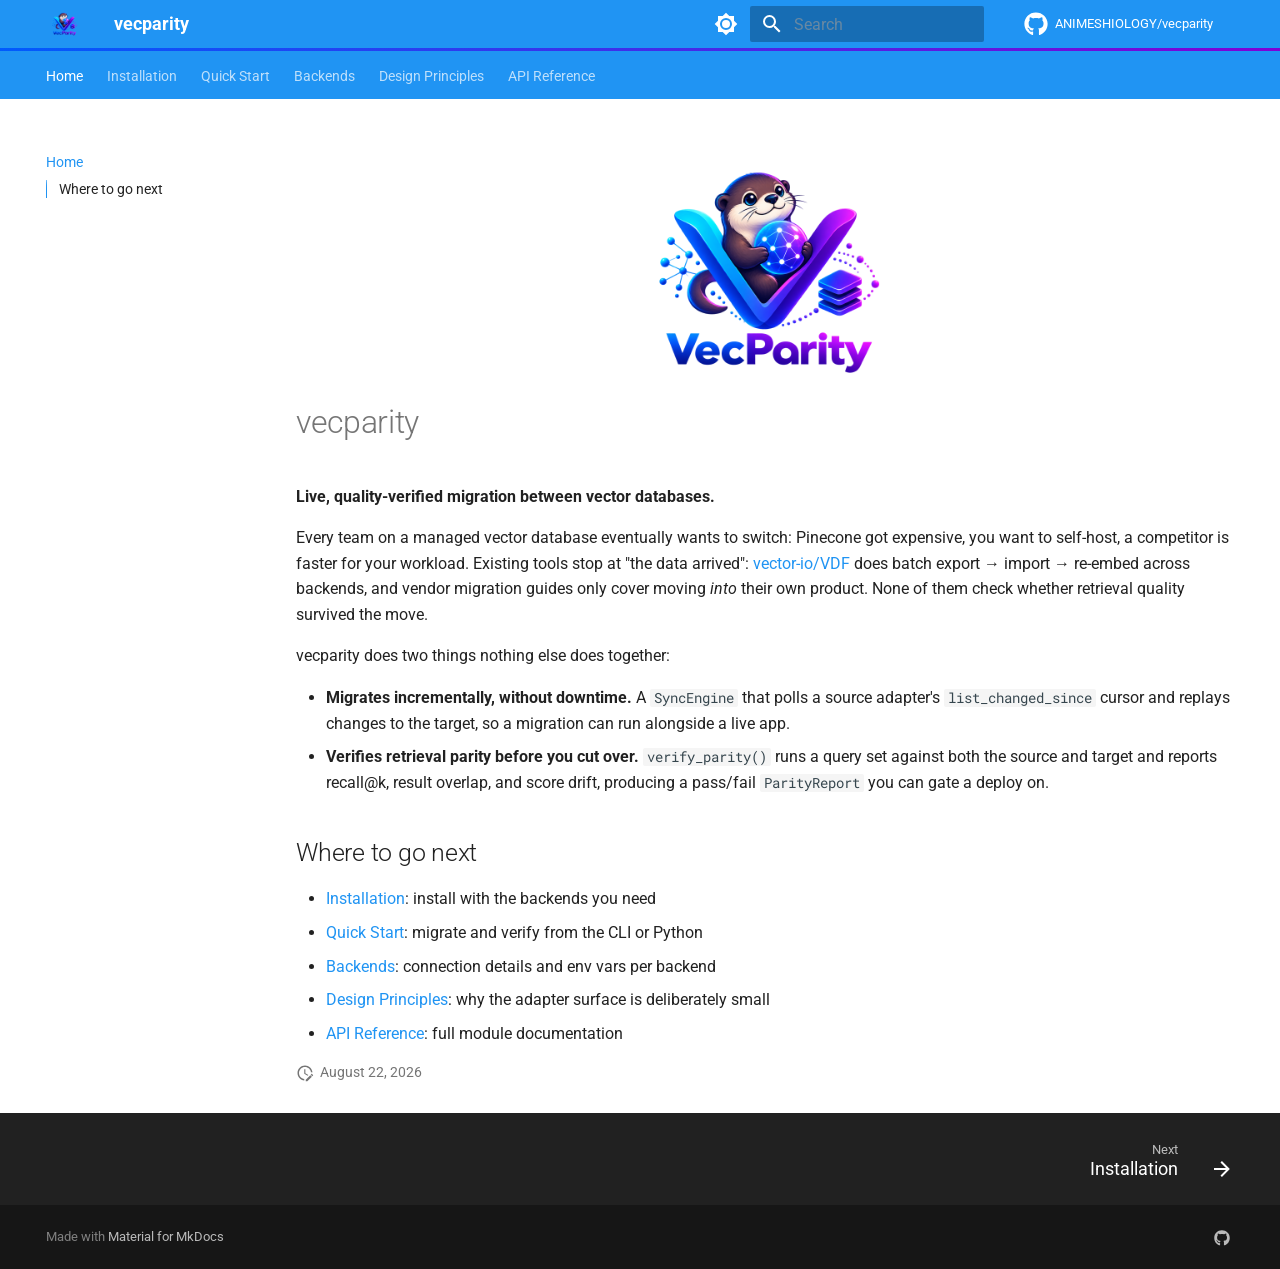
==== commit 4271d6d8: "Deployed cc9e255 with MkDocs version: 1.6.1" ====
--- a/index.html
+++ b/index.html
@@ -51,6 +51,8 @@
     
       <link rel="stylesheet" href="assets/_mkdocstrings.css">
     
+      <link rel="stylesheet" href="stylesheets/extra.css">
+    
     <script>__md_scope=new URL(".",location),__md_hash=e=>[...e].reduce(((e,_)=>(e<<5)-e+_.charCodeAt(0)),0),__md_get=(e,_=localStorage,t=__md_scope)=>JSON.parse(_.getItem(t.pathname+"."+e)),__md_set=(e,_,t=localStorage,a=__md_scope)=>{try{t.setItem(a.pathname+"."+e,JSON.stringify(_))}catch(e){}}</script>
     
       
@@ -67,7 +69,7 @@
     
     
     
-    <body dir="ltr" data-md-color-scheme="default" data-md-color-primary="indigo" data-md-color-accent="indigo">
+    <body dir="ltr" data-md-color-scheme="default" data-md-color-primary="blue" data-md-color-accent="purple">
   
     
     <input class="md-toggle" data-md-toggle="drawer" type="checkbox" id="__drawer" autocomplete="off">
@@ -122,7 +124,7 @@
     
     
     
-    <input class="md-option" data-md-color-media="" data-md-color-scheme="default" data-md-color-primary="indigo" data-md-color-accent="indigo"  aria-label="Switch to dark mode"  type="radio" name="__palette" id="__palette_0">
+    <input class="md-option" data-md-color-media="" data-md-color-scheme="default" data-md-color-primary="blue" data-md-color-accent="purple"  aria-label="Switch to dark mode"  type="radio" name="__palette" id="__palette_0">
     
       <label class="md-header__button md-icon" title="Switch to dark mode" for="__palette_1" hidden>
         <svg xmlns="http://www.w3.org/2000/svg" viewBox="0 0 24 24"><path d="M12 8a4 4 0 0 0-4 4 4 4 0 0 0 4 4 4 4 0 0 0 4-4 4 4 0 0 0-4-4m0 10a6 6 0 0 1-6-6 6 6 0 0 1 6-6 6 6 0 0 1 6 6 6 6 0 0 1-6 6m8-9.31V4h-4.69L12 .69 8.69 4H4v4.69L.69 12 4 15.31V20h4.69L12 23.31 15.31 20H20v-4.69L23.31 12z"/></svg>
@@ -132,7 +134,7 @@
     
     
     
-    <input class="md-option" data-md-color-media="" data-md-color-scheme="slate" data-md-color-primary="indigo" data-md-color-accent="indigo"  aria-label="Switch to light mode"  type="radio" name="__palette" id="__palette_1">
+    <input class="md-option" data-md-color-media="" data-md-color-scheme="slate" data-md-color-primary="blue" data-md-color-accent="purple"  aria-label="Switch to light mode"  type="radio" name="__palette" id="__palette_1">
     
       <label class="md-header__button md-icon" title="Switch to light mode" for="__palette_0" hidden>
         <svg xmlns="http://www.w3.org/2000/svg" viewBox="0 0 24 24"><path d="M12 18c-.89 0-1.74-.2-2.5-.55C11.56 16.5 13 14.42 13 12s-1.44-4.5-3.5-5.45C10.26 6.2 11.11 6 12 6a6 6 0 0 1 6 6 6 6 0 0 1-6 6m8-9.31V4h-4.69L12 .69 8.69 4H4v4.69L.69 12 4 15.31V20h4.69L12 23.31 15.31 20H20v-4.69L23.31 12z"/></svg>
@@ -171,6 +173,8 @@
           <svg xmlns="http://www.w3.org/2000/svg" viewBox="0 0 24 24"><path d="M19 6.41 17.59 5 12 10.59 6.41 5 5 6.41 10.59 12 5 17.59 6.41 19 12 13.41 17.59 19 19 17.59 13.41 12z"/></svg>
         </button>
       </nav>
+      
+        <div class="md-search__suggest" data-md-component="search-suggest"></div>
       
     </form>
     <div class="md-search__output">
@@ -192,7 +196,7 @@
         <a href="https://github.com/ANIMESHIOLOGY/vecparity" title="Go to repository" class="md-source" data-md-component="source">
   <div class="md-source__icon md-icon">
     
-    <svg xmlns="http://www.w3.org/2000/svg" viewBox="0 0 448 512"><!--! Font Awesome Free 7.1.0 by @fontawesome - https://fontawesome.com License - https://fontawesome.com/license/free (Icons: CC BY 4.0, Fonts: SIL OFL 1.1, Code: MIT License) Copyright 2025 Fonticons, Inc.--><path d="M439.6 236.1 244 40.5c-5.4-5.5-12.8-8.5-20.4-8.5s-15 3-20.4 8.4L162.5 81l51.5 51.5c27.1-9.1 52.7 16.8 43.4 43.7l49.7 49.7c34.2-11.8 61.2 31 35.5 56.7-26.5 26.5-70.2-2.9-56-37.3L240.3 199v121.9c25.3 12.5 22.3 41.8 9.1 55-6.4 6.4-15.2 10.1-24.3 10.1s-17.8-3.6-24.3-10.1c-17.6-17.6-11.1-46.9 11.2-56v-123c-20.8-8.5-24.6-30.7-18.6-45L142.6 101 8.5 235.1C3 240.6 0 247.9 0 255.5s3 15 8.5 20.4l195.6 195.7c5.4 5.4 12.7 8.4 20.4 8.4s15-3 20.4-8.4l194.7-194.7c5.4-5.4 8.4-12.8 8.4-20.4s-3-15-8.4-20.4"/></svg>
+    <svg xmlns="http://www.w3.org/2000/svg" viewBox="0 0 512 512"><!--! Font Awesome Free 7.1.0 by @fontawesome - https://fontawesome.com License - https://fontawesome.com/license/free (Icons: CC BY 4.0, Fonts: SIL OFL 1.1, Code: MIT License) Copyright 2025 Fonticons, Inc.--><path d="M173.9 397.4c0 2-2.3 3.6-5.2 3.6-3.3.3-5.6-1.3-5.6-3.6 0-2 2.3-3.6 5.2-3.6 3-.3 5.6 1.3 5.6 3.6m-31.1-4.5c-.7 2 1.3 4.3 4.3 4.9 2.6 1 5.6 0 6.2-2s-1.3-4.3-4.3-5.2c-2.6-.7-5.5.3-6.2 2.3m44.2-1.7c-2.9.7-4.9 2.6-4.6 4.9.3 2 2.9 3.3 5.9 2.6 2.9-.7 4.9-2.6 4.6-4.6-.3-1.9-3-3.2-5.9-2.9M252.8 8C114.1 8 8 113.3 8 252c0 110.9 69.8 205.8 169.5 239.2 12.8 2.3 17.3-5.6 17.3-12.1 0-6.2-.3-40.4-.3-61.4 0 0-70 15-84.7-29.8 0 0-11.4-29.1-27.8-36.6 0 0-22.9-15.7 1.6-15.4 0 0 24.9 2 38.6 25.8 21.9 38.6 58.6 27.5 72.9 20.9 2.3-16 8.8-27.1 16-33.7-55.9-6.2-112.3-14.3-112.3-110.5 0-27.5 7.6-41.3 23.6-58.9-2.6-6.5-11.1-33.3 2.6-67.9 20.9-6.5 69 27 69 27 20-5.6 41.5-8.5 62.8-8.5s42.8 2.9 62.8 8.5c0 0 48.1-33.6 69-27 13.7 34.7 5.2 61.4 2.6 67.9 16 17.7 25.8 31.5 25.8 58.9 0 96.5-58.9 104.2-114.8 110.5 9.2 7.9 17 22.9 17 46.4 0 33.7-.3 75.4-.3 83.6 0 6.5 4.6 14.4 17.3 12.1C436.2 457.8 504 362.9 504 252 504 113.3 391.5 8 252.8 8M105.2 352.9c-1.3 1-1 3.3.7 5.2 1.6 1.6 3.9 2.3 5.2 1 1.3-1 1-3.3-.7-5.2-1.6-1.6-3.9-2.3-5.2-1m-10.8-8.1c-.7 1.3.3 2.9 2.3 3.9 1.6 1 3.6.7 4.3-.7.7-1.3-.3-2.9-2.3-3.9-2-.6-3.6-.3-4.3.7m32.4 35.6c-1.6 1.3-1 4.3 1.3 6.2 2.3 2.3 5.2 2.6 6.5 1 1.3-1.3.7-4.3-1.3-6.2-2.2-2.3-5.2-2.6-6.5-1m-11.4-14.7c-1.6 1-1.6 3.6 0 5.9s4.3 3.3 5.6 2.3c1.6-1.3 1.6-3.9 0-6.2-1.4-2.3-4-3.3-5.6-2"/></svg>
   </div>
   <div class="md-source__repository">
     ANIMESHIOLOGY/vecparity
@@ -367,7 +371,7 @@
       <a href="https://github.com/ANIMESHIOLOGY/vecparity" title="Go to repository" class="md-source" data-md-component="source">
   <div class="md-source__icon md-icon">
     
-    <svg xmlns="http://www.w3.org/2000/svg" viewBox="0 0 448 512"><!--! Font Awesome Free 7.1.0 by @fontawesome - https://fontawesome.com License - https://fontawesome.com/license/free (Icons: CC BY 4.0, Fonts: SIL OFL 1.1, Code: MIT License) Copyright 2025 Fonticons, Inc.--><path d="M439.6 236.1 244 40.5c-5.4-5.5-12.8-8.5-20.4-8.5s-15 3-20.4 8.4L162.5 81l51.5 51.5c27.1-9.1 52.7 16.8 43.4 43.7l49.7 49.7c34.2-11.8 61.2 31 35.5 56.7-26.5 26.5-70.2-2.9-56-37.3L240.3 199v121.9c25.3 12.5 22.3 41.8 9.1 55-6.4 6.4-15.2 10.1-24.3 10.1s-17.8-3.6-24.3-10.1c-17.6-17.6-11.1-46.9 11.2-56v-123c-20.8-8.5-24.6-30.7-18.6-45L142.6 101 8.5 235.1C3 240.6 0 247.9 0 255.5s3 15 8.5 20.4l195.6 195.7c5.4 5.4 12.7 8.4 20.4 8.4s15-3 20.4-8.4l194.7-194.7c5.4-5.4 8.4-12.8 8.4-20.4s-3-15-8.4-20.4"/></svg>
+    <svg xmlns="http://www.w3.org/2000/svg" viewBox="0 0 512 512"><!--! Font Awesome Free 7.1.0 by @fontawesome - https://fontawesome.com License - https://fontawesome.com/license/free (Icons: CC BY 4.0, Fonts: SIL OFL 1.1, Code: MIT License) Copyright 2025 Fonticons, Inc.--><path d="M173.9 397.4c0 2-2.3 3.6-5.2 3.6-3.3.3-5.6-1.3-5.6-3.6 0-2 2.3-3.6 5.2-3.6 3-.3 5.6 1.3 5.6 3.6m-31.1-4.5c-.7 2 1.3 4.3 4.3 4.9 2.6 1 5.6 0 6.2-2s-1.3-4.3-4.3-5.2c-2.6-.7-5.5.3-6.2 2.3m44.2-1.7c-2.9.7-4.9 2.6-4.6 4.9.3 2 2.9 3.3 5.9 2.6 2.9-.7 4.9-2.6 4.6-4.6-.3-1.9-3-3.2-5.9-2.9M252.8 8C114.1 8 8 113.3 8 252c0 110.9 69.8 205.8 169.5 239.2 12.8 2.3 17.3-5.6 17.3-12.1 0-6.2-.3-40.4-.3-61.4 0 0-70 15-84.7-29.8 0 0-11.4-29.1-27.8-36.6 0 0-22.9-15.7 1.6-15.4 0 0 24.9 2 38.6 25.8 21.9 38.6 58.6 27.5 72.9 20.9 2.3-16 8.8-27.1 16-33.7-55.9-6.2-112.3-14.3-112.3-110.5 0-27.5 7.6-41.3 23.6-58.9-2.6-6.5-11.1-33.3 2.6-67.9 20.9-6.5 69 27 69 27 20-5.6 41.5-8.5 62.8-8.5s42.8 2.9 62.8 8.5c0 0 48.1-33.6 69-27 13.7 34.7 5.2 61.4 2.6 67.9 16 17.7 25.8 31.5 25.8 58.9 0 96.5-58.9 104.2-114.8 110.5 9.2 7.9 17 22.9 17 46.4 0 33.7-.3 75.4-.3 83.6 0 6.5 4.6 14.4 17.3 12.1C436.2 457.8 504 362.9 504 252 504 113.3 391.5 8 252.8 8M105.2 352.9c-1.3 1-1 3.3.7 5.2 1.6 1.6 3.9 2.3 5.2 1 1.3-1 1-3.3-.7-5.2-1.6-1.6-3.9-2.3-5.2-1m-10.8-8.1c-.7 1.3.3 2.9 2.3 3.9 1.6 1 3.6.7 4.3-.7.7-1.3-.3-2.9-2.3-3.9-2-.6-3.6-.3-4.3.7m32.4 35.6c-1.6 1.3-1 4.3 1.3 6.2 2.3 2.3 5.2 2.6 6.5 1 1.3-1.3.7-4.3-1.3-6.2-2.2-2.3-5.2-2.6-6.5-1m-11.4-14.7c-1.6 1-1.6 3.6 0 5.9s4.3 3.3 5.6 2.3c1.6-1.3 1.6-3.9 0-6.2-1.4-2.3-4-3.3-5.6-2"/></svg>
   </div>
   <div class="md-source__repository">
     ANIMESHIOLOGY/vecparity
@@ -801,6 +805,27 @@
 
 
 
+  
+    
+  
+  
+
+
+  <aside class="md-source-file">
+    
+      
+  <span class="md-source-file__fact">
+    <span class="md-icon" title="Last update">
+      <svg xmlns="http://www.w3.org/2000/svg" viewBox="0 0 24 24"><path d="M21 13.1c-.1 0-.3.1-.4.2l-1 1 2.1 2.1 1-1c.2-.2.2-.6 0-.8l-1.3-1.3c-.1-.1-.2-.2-.4-.2m-1.9 1.8-6.1 6V23h2.1l6.1-6.1zM12.5 7v5.2l4 2.4-1 1L11 13V7zM11 21.9c-5.1-.5-9-4.8-9-9.9C2 6.5 6.5 2 12 2c5.3 0 9.6 4.1 10 9.3-.3-.1-.6-.2-1-.2s-.7.1-1 .2C19.6 7.2 16.2 4 12 4c-4.4 0-8 3.6-8 8 0 4.1 3.1 7.5 7.1 7.9l-.1.2z"/></svg>
+    </span>
+    <span class="git-revision-date-localized-plugin git-revision-date-localized-plugin-date" title="August 22, 2026 15:05:02 UTC">August 22, 2026</span>
+  </span>
+
+    
+    
+    
+    
+  </aside>
 
 
 
@@ -814,9 +839,39 @@
 <script>var target=document.getElementById(location.hash.slice(1));target&&target.name&&(target.checked=target.name.startsWith("__tabbed_"))</script>
         </div>
         
+          <button type="button" class="md-top md-icon" data-md-component="top" hidden>
+  
+  <svg xmlns="http://www.w3.org/2000/svg" viewBox="0 0 24 24"><path d="M13 20h-2V8l-5.5 5.5-1.42-1.42L12 4.16l7.92 7.92-1.42 1.42L13 8z"/></svg>
+  Back to top
+</button>
+        
       </main>
       
         <footer class="md-footer">
+  
+    
+      
+      <nav class="md-footer__inner md-grid" aria-label="Footer" >
+        
+        
+          
+          <a href="installation/" class="md-footer__link md-footer__link--next" aria-label="Next: Installation">
+            <div class="md-footer__title">
+              <span class="md-footer__direction">
+                Next
+              </span>
+              <div class="md-ellipsis">
+                Installation
+              </div>
+            </div>
+            <div class="md-footer__button md-icon">
+              
+              <svg xmlns="http://www.w3.org/2000/svg" viewBox="0 0 24 24"><path d="M4 11v2h12l-5.5 5.5 1.42 1.42L19.84 12l-7.92-7.92L10.5 5.5 16 11z"/></svg>
+            </div>
+          </a>
+        
+      </nav>
+    
   
   <div class="md-footer-meta md-typeset">
     <div class="md-footer-meta__inner md-grid">
@@ -830,6 +885,19 @@
   
 </div>
       
+        
+<div class="md-social">
+  
+    
+    
+    
+    
+    <a href="https://github.com/ANIMESHIOLOGY/vecparity" target="_blank" rel="noopener" title="vecparity on GitHub" class="md-social__link">
+      <svg xmlns="http://www.w3.org/2000/svg" viewBox="0 0 512 512"><!--! Font Awesome Free 7.1.0 by @fontawesome - https://fontawesome.com License - https://fontawesome.com/license/free (Icons: CC BY 4.0, Fonts: SIL OFL 1.1, Code: MIT License) Copyright 2025 Fonticons, Inc.--><path d="M173.9 397.4c0 2-2.3 3.6-5.2 3.6-3.3.3-5.6-1.3-5.6-3.6 0-2 2.3-3.6 5.2-3.6 3-.3 5.6 1.3 5.6 3.6m-31.1-4.5c-.7 2 1.3 4.3 4.3 4.9 2.6 1 5.6 0 6.2-2s-1.3-4.3-4.3-5.2c-2.6-.7-5.5.3-6.2 2.3m44.2-1.7c-2.9.7-4.9 2.6-4.6 4.9.3 2 2.9 3.3 5.9 2.6 2.9-.7 4.9-2.6 4.6-4.6-.3-1.9-3-3.2-5.9-2.9M252.8 8C114.1 8 8 113.3 8 252c0 110.9 69.8 205.8 169.5 239.2 12.8 2.3 17.3-5.6 17.3-12.1 0-6.2-.3-40.4-.3-61.4 0 0-70 15-84.7-29.8 0 0-11.4-29.1-27.8-36.6 0 0-22.9-15.7 1.6-15.4 0 0 24.9 2 38.6 25.8 21.9 38.6 58.6 27.5 72.9 20.9 2.3-16 8.8-27.1 16-33.7-55.9-6.2-112.3-14.3-112.3-110.5 0-27.5 7.6-41.3 23.6-58.9-2.6-6.5-11.1-33.3 2.6-67.9 20.9-6.5 69 27 69 27 20-5.6 41.5-8.5 62.8-8.5s42.8 2.9 62.8 8.5c0 0 48.1-33.6 69-27 13.7 34.7 5.2 61.4 2.6 67.9 16 17.7 25.8 31.5 25.8 58.9 0 96.5-58.9 104.2-114.8 110.5 9.2 7.9 17 22.9 17 46.4 0 33.7-.3 75.4-.3 83.6 0 6.5 4.6 14.4 17.3 12.1C436.2 457.8 504 362.9 504 252 504 113.3 391.5 8 252.8 8M105.2 352.9c-1.3 1-1 3.3.7 5.2 1.6 1.6 3.9 2.3 5.2 1 1.3-1 1-3.3-.7-5.2-1.6-1.6-3.9-2.3-5.2-1m-10.8-8.1c-.7 1.3.3 2.9 2.3 3.9 1.6 1 3.6.7 4.3-.7.7-1.3-.3-2.9-2.3-3.9-2-.6-3.6-.3-4.3.7m32.4 35.6c-1.6 1.3-1 4.3 1.3 6.2 2.3 2.3 5.2 2.6 6.5 1 1.3-1.3.7-4.3-1.3-6.2-2.2-2.3-5.2-2.6-6.5-1m-11.4-14.7c-1.6 1-1.6 3.6 0 5.9s4.3 3.3 5.6 2.3c1.6-1.3 1.6-3.9 0-6.2-1.4-2.3-4-3.3-5.6-2"/></svg>
+    </a>
+  
+</div>
+      
     </div>
   </div>
 </footer>
@@ -843,7 +911,7 @@
     
       
       
-      <script id="__config" type="application/json">{"annotate": null, "base": ".", "features": ["navigation.tabs", "navigation.sections", "navigation.expand", "toc.integrate", "content.code.copy"], "search": "assets/javascripts/workers/search.2c215733.min.js", "tags": null, "translations": {"clipboard.copied": "Copied to clipboard", "clipboard.copy": "Copy to clipboard", "search.result.more.one": "1 more on this page", "search.result.more.other": "# more on this page", "search.result.none": "No matching documents", "search.result.one": "1 matching document", "search.result.other": "# matching documents", "search.result.placeholder": "Type to start searching", "search.result.term.missing": "Missing", "select.version": "Select version"}, "version": null}</script>
+      <script id="__config" type="application/json">{"annotate": null, "base": ".", "features": ["navigation.tabs", "navigation.sections", "navigation.expand", "navigation.top", "navigation.footer", "toc.integrate", "content.code.copy", "content.tooltips", "search.suggest", "search.highlight"], "search": "assets/javascripts/workers/search.2c215733.min.js", "tags": null, "translations": {"clipboard.copied": "Copied to clipboard", "clipboard.copy": "Copy to clipboard", "search.result.more.one": "1 more on this page", "search.result.more.other": "# more on this page", "search.result.none": "No matching documents", "search.result.one": "1 matching document", "search.result.other": "# matching documents", "search.result.placeholder": "Type to start searching", "search.result.term.missing": "Missing", "select.version": "Select version"}, "version": null}</script>
     
     
       <script src="assets/javascripts/bundle.d7400e89.min.js"></script>
--- a/stylesheets/extra.css
+++ b/stylesheets/extra.css
@@ -0,0 +1,35 @@
+/* Brand colors sampled directly from logo/vecparity_logo.png. */
+
+:root {
+  --md-primary-fg-color: #005bfd;
+  --md-primary-fg-color--light: #3378ff;
+  --md-primary-fg-color--dark: #0047cc;
+  --md-accent-fg-color: #8000d6;
+  --md-accent-fg-color--transparent: #8000d61a;
+}
+
+[data-md-color-scheme="slate"] {
+  --md-primary-fg-color: #3378ff;
+  --md-accent-fg-color: #a855f7;
+  --md-accent-fg-color--transparent: #a855f71a;
+  --md-default-bg-color: #0a0a12;
+  --md-default-bg-color--light: #0a0a12cc;
+  --md-default-bg-color--lighter: #0a0a1299;
+  --md-default-bg-color--lightest: #0a0a1212;
+  --md-default-fg-color--lightest: #0a0a1212;
+}
+
+/* Thin brand gradient under the header, echoing the logo's blue-to-purple. */
+.md-header {
+  box-shadow: none;
+  border-bottom: 3px solid transparent;
+  border-image: linear-gradient(90deg, #005bfd, #8000d6) 1;
+}
+
+[data-md-color-scheme="slate"] .md-header {
+  border-image: linear-gradient(90deg, #3378ff, #a855f7) 1;
+}
+
+.md-tabs {
+  border-bottom: none;
+}
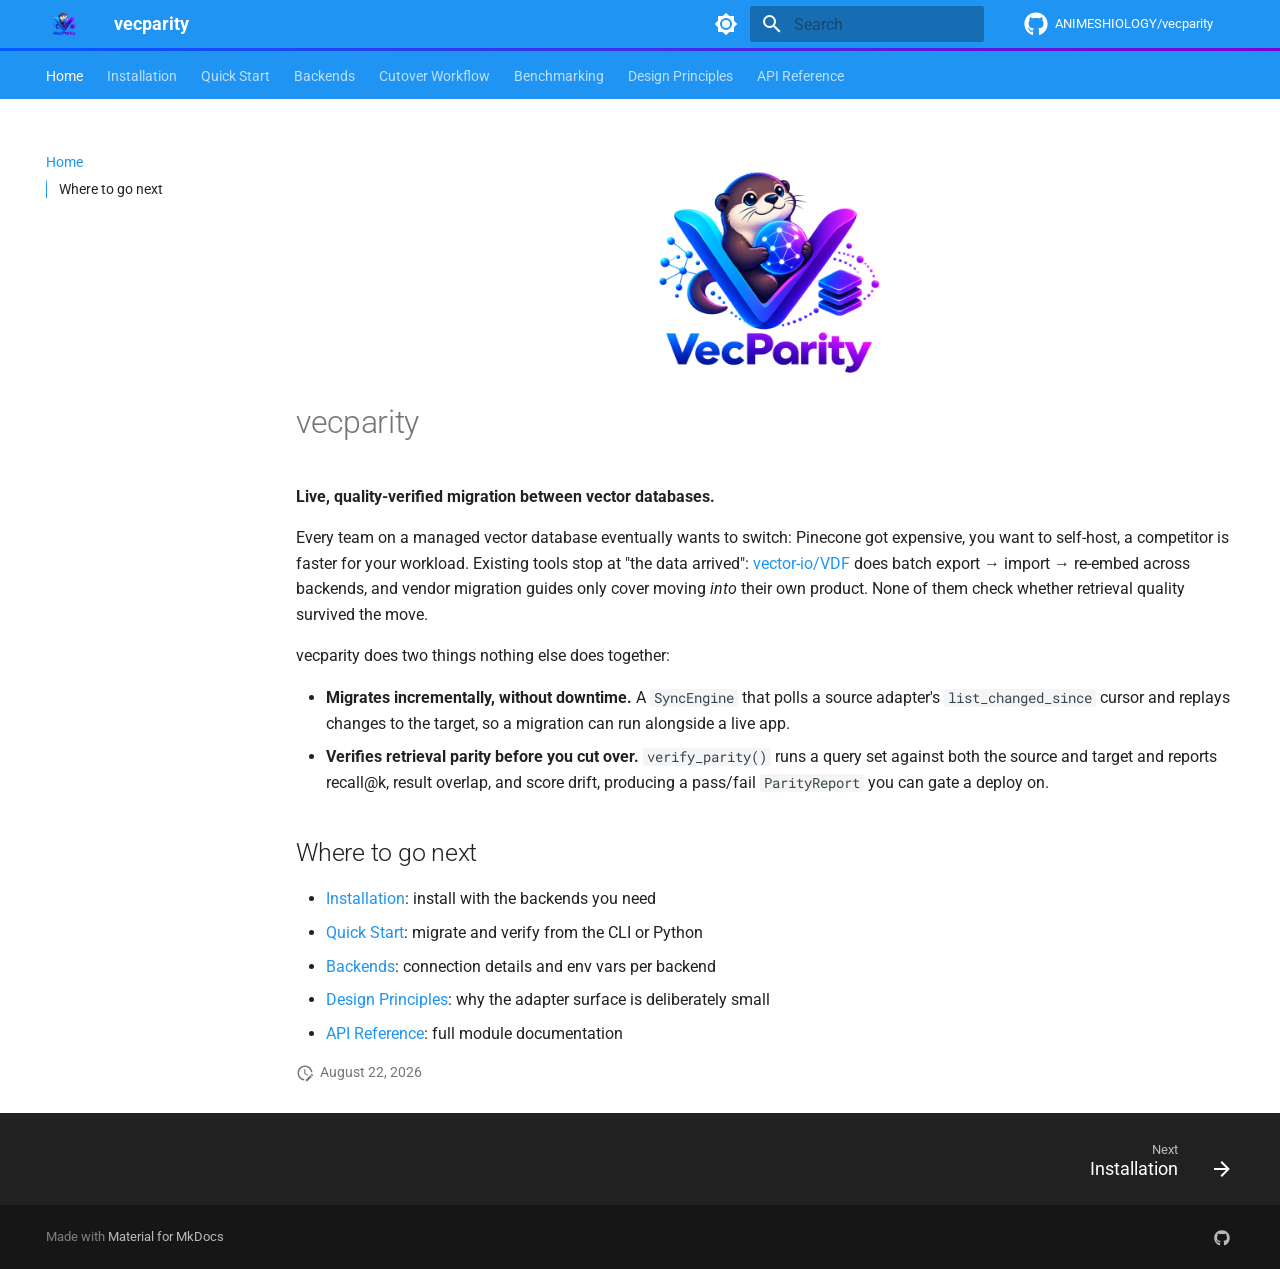
==== commit 664e511e: "Deployed bc07a99 with MkDocs version: 1.6.1" ====
--- a/index.html
+++ b/index.html
@@ -302,6 +302,44 @@
   
   
     <li class="md-tabs__item">
+      <a href="cutover/" class="md-tabs__link">
+        
+  
+  
+    
+  
+  Cutover Workflow
+
+      </a>
+    </li>
+  
+
+      
+        
+  
+  
+  
+  
+    <li class="md-tabs__item">
+      <a href="benchmarking/" class="md-tabs__link">
+        
+  
+  
+    
+  
+  Benchmarking
+
+      </a>
+    </li>
+  
+
+      
+        
+  
+  
+  
+  
+    <li class="md-tabs__item">
       <a href="design-principles/" class="md-tabs__link">
         
   
@@ -554,6 +592,60 @@
   
   
     <li class="md-nav__item">
+      <a href="cutover/" class="md-nav__link">
+        
+  
+  
+  <span class="md-ellipsis">
+    
+  
+    Cutover Workflow
+  
+
+    
+  </span>
+  
+  
+
+      </a>
+    </li>
+  
+
+    
+      
+      
+  
+  
+  
+  
+    <li class="md-nav__item">
+      <a href="benchmarking/" class="md-nav__link">
+        
+  
+  
+  <span class="md-ellipsis">
+    
+  
+    Benchmarking
+  
+
+    
+  </span>
+  
+  
+
+      </a>
+    </li>
+  
+
+    
+      
+      
+  
+  
+  
+  
+    <li class="md-nav__item">
       <a href="design-principles/" class="md-nav__link">
         
   
@@ -596,10 +688,10 @@
         
           
         
-        <input class="md-nav__toggle md-toggle md-toggle--indeterminate" type="checkbox" id="__nav_6" >
-        
-          
-          <label class="md-nav__link" for="__nav_6" id="__nav_6_label" tabindex="0">
+        <input class="md-nav__toggle md-toggle md-toggle--indeterminate" type="checkbox" id="__nav_8" >
+        
+          
+          <label class="md-nav__link" for="__nav_8" id="__nav_8_label" tabindex="0">
             
   
   
@@ -617,8 +709,8 @@
             <span class="md-nav__icon md-icon"></span>
           </label>
         
-        <nav class="md-nav" data-md-level="1" aria-labelledby="__nav_6_label" aria-expanded="false">
-          <label class="md-nav__title" for="__nav_6">
+        <nav class="md-nav" data-md-level="1" aria-labelledby="__nav_8_label" aria-expanded="false">
+          <label class="md-nav__title" for="__nav_8">
             <span class="md-nav__icon md-icon"></span>
             
   
